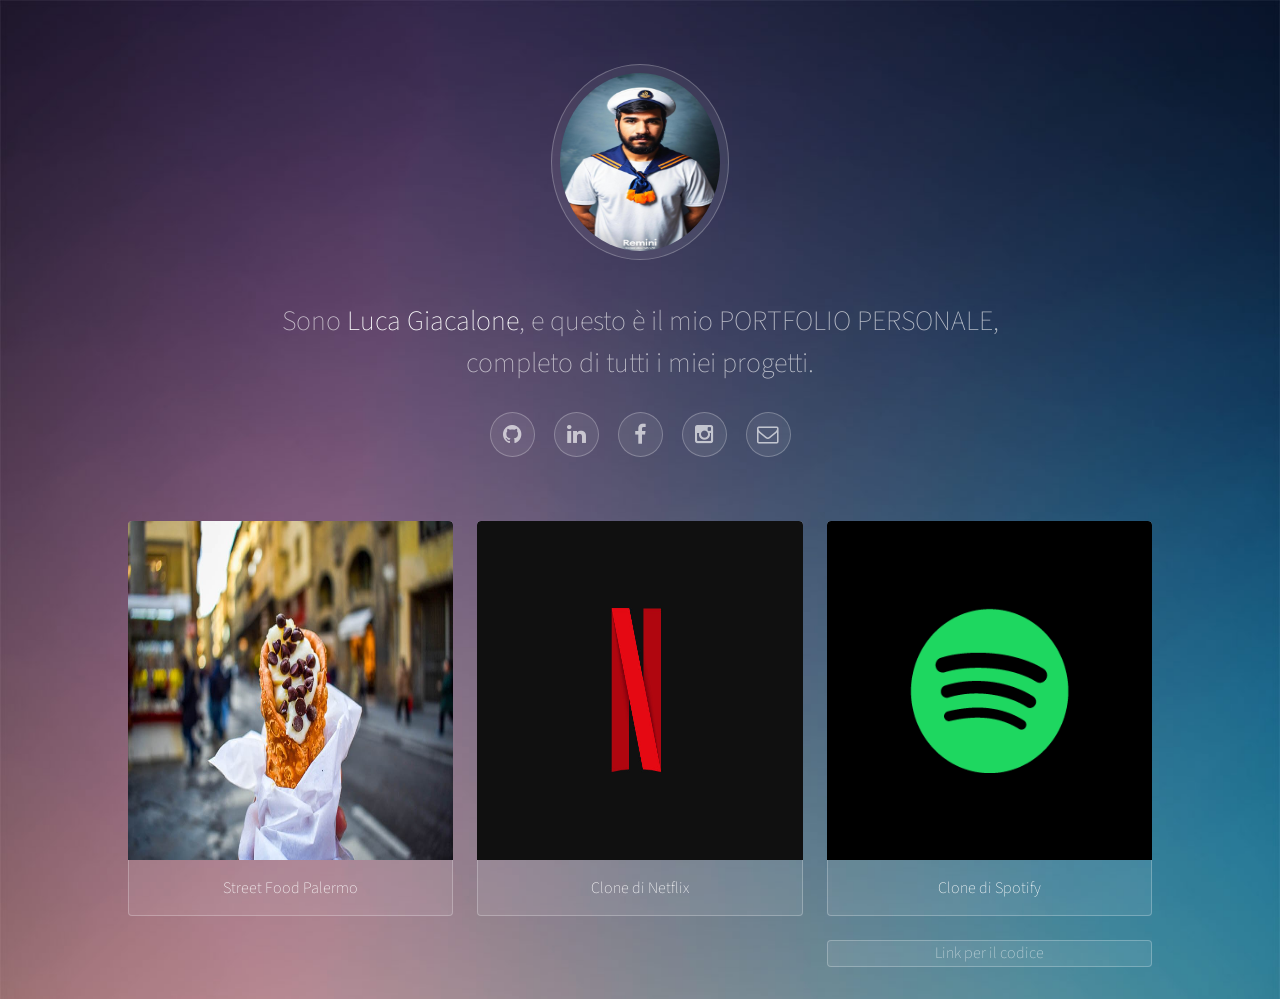
==== index.html @ 351908b7 "modifiche" ====
<!DOCTYPE HTML>
<!--
	Visualize by TEMPLATED
	templated.co @templatedco
	Released for free under the Creative Commons Attribution 3.0 license (templated.co/license)
--><html>
	<head>
		<title>Portfolio di Luca Giacalone</title>
		<meta charset="utf-8">
		<meta name="robots" content="index, follow, max-image-preview:large, max-snippet:-1, max-video-preview:-1">
		<meta name="viewport" content="width=device-width, initial-scale=1">
		<link rel="stylesheet" href="assets/css/main.css">
		<link rel="icon" type="image/png" href="images/download.png">
	
	</head>
	<body>

		<!-- Wrapper -->
			<div id="wrapper">

				<!-- Header -->
					<header id="header"><span class="avatar"><img src="images/WhatsApp Image 2023-10-23 at 17.18.10.jpeg" alt="" width="173" height="178"></span>
						<h1>Sono <strong>Luca Giacalone</strong>, e questo è il mio PORTFOLIO PERSONALE, <br> completo di tutti i miei progetti.</h1>
						<ul class="icons">
							<li><a href="https://github.com/Luke932" class="icon style2 fa-github"><span class="label">Github</span></a></li>
							<li><a href="https://www.linkedin.com/in/luca-giacalone-79354633/" class="icon style2 fa-linkedin"><span class="label">Linkedin</span></a></li>
							<li><a href="https://www.facebook.com/luca.giacalone.397/?locale=it_IT" class="icon style2 fa-facebook"><span class="label">Facebook</span></a></li>
							<li><a href="https://www.instagram.com/iamironman932/" class="icon style2 fa-instagram"><span class="label">Instagram</span></a></li>
							<li><a href="mailto:luca_giacalone@libero.it" class="icon style2 fa-envelope-o"><span class="label">Email</span></a></li>
						</ul></header><!-- Main --><section id="main"><!-- Thumbnails --><section class="thumbnails"><div>
									<a href="https://github.com/Luke932/Capstone-Project" target="_blank">
										<img src="images/thumbs/italy-street-food.jpg" alt="" width="346" height="339"><h3>Street Food Palermo</h3>
									</a>
								</div>
								<div>
									<a href="https://github.com/Luke932/CORSO-EPICODE/tree/main/Corso_FRONT-END/ProgettiSettimanali/Mese.N.03/ProgettoSettimanaleN.03/project" target="_blank">
										<img src="images/thumbs/BrandAssets_Logos_02-NSymbol.jpg" alt="" width="346" height="339"><h3>Clone di Netflix</h3>
									</a>
								</div>
								<div>
									<a href="https://luke932.github.io/Spotify-Clone/" target="_blank">
										<img src="images/thumbs/icon3@2x.png" alt="" width="346" height="339">
										<h3>Clone di Spotify</h3>
									</a>
									<a href="https://github.com/Luke932/Spotify-Clone" target="_blank">Link per il codice</a>
								</div>
								
							</section></section><!-- Footer --></div>
		
	</body></html>
---- assets/css/main.css ----
@charset "UTF-8";
@import url(font-awesome.min.css);
@import url("//fonts.googleapis.com/css?family=Source+Sans+Pro:200");

/*
	Visualize by TEMPLATED
	templated.co @templatedco
	Released for free under the Creative Commons Attribution 3.0 license (templated.co/license)
*/

/* Reset */

	html, body, div, span, applet, object, iframe, h1, h2, h3, h4, h5, h6, p, blockquote, pre, a, abbr, acronym, address, big, cite, code, del, dfn, em, img, ins, kbd, q, s, samp, small, strike, strong, sub, sup, tt, var, b, u, i, center, dl, dt, dd, ol, ul, li, fieldset, form, label, legend, table, caption, tbody, tfoot, thead, tr, th, td, article, aside, canvas, details, embed, figure, figcaption, footer, header, hgroup, menu, nav, output, ruby, section, summary, time, mark, audio, video {
		margin: 0;
		padding: 0;
		border: 0;
		font-size: 100%;
		font: inherit;
		vertical-align: baseline;
	}
.image.fit img {
	width: 100%;
	height: auto;
}
	article, aside, details, figcaption, figure, footer, header, hgroup, menu, nav, section {
		display: block;
	}

	body {
		line-height: 1;
	}

	ol, ul {
		list-style: none;
	}

	blockquote, q {
		quotes: none;
	}

	blockquote:before, blockquote:after, q:before, q:after {
		content: '';
		content: none;
	}

	table {
		border-collapse: collapse;
		border-spacing: 0;
	}

	body {
		-webkit-text-size-adjust: none;
	}

/* Box Model */

	*, *:before, *:after {
		-moz-box-sizing: border-box;
		-webkit-box-sizing: border-box;
		box-sizing: border-box;
	}

/* Grid */

	.row {
		border-bottom: solid 1px transparent;
		-moz-box-sizing: border-box;
		-webkit-box-sizing: border-box;
		box-sizing: border-box;
	}

	.row > * {
		float: left;
		-moz-box-sizing: border-box;
		-webkit-box-sizing: border-box;
		box-sizing: border-box;
	}

	.row:after, .row:before {
		content: '';
		display: block;
		clear: both;
		height: 0;
	}

	.row.uniform > * > :first-child {
		margin-top: 0;
	}

	.row.uniform > * > :last-child {
		margin-bottom: 0;
	}

	.row.\30 \25 > * {
		padding: 0 0 0 0em;
	}

	.row.\30 \25 {
		margin: 0 0 -1px 0em;
	}

	.row.uniform.\30 \25 > * {
		padding: 0em 0 0 0em;
	}

	.row.uniform.\30 \25 {
		margin: 0em 0 -1px 0em;
	}

	.row > * {
		padding: 0 0 0 2em;
	}

	.row {
		margin: 0 0 -1px -2em;
	}

	.row.uniform > * {
		padding: 2em 0 0 2em;
	}

	.row.uniform {
		margin: -2em 0 -1px -2em;
	}

	.row.\32 00\25 > * {
		padding: 0 0 0 4em;
	}

	.row.\32 00\25 {
		margin: 0 0 -1px -4em;
	}

	.row.uniform.\32 00\25 > * {
		padding: 4em 0 0 4em;
	}

	.row.uniform.\32 00\25 {
		margin: -4em 0 -1px -4em;
	}

	.row.\31 50\25 > * {
		padding: 0 0 0 3em;
	}

	.row.\31 50\25 {
		margin: 0 0 -1px -3em;
	}

	.row.uniform.\31 50\25 > * {
		padding: 3em 0 0 3em;
	}

	.row.uniform.\31 50\25 {
		margin: -3em 0 -1px -3em;
	}

	.row.\35 0\25 > * {
		padding: 0 0 0 1em;
	}

	.row.\35 0\25 {
		margin: 0 0 -1px -1em;
	}

	.row.uniform.\35 0\25 > * {
		padding: 1em 0 0 1em;
	}

	.row.uniform.\35 0\25 {
		margin: -1em 0 -1px -1em;
	}

	.row.\32 5\25 > * {
		padding: 0 0 0 0.5em;
	}

	.row.\32 5\25 {
		margin: 0 0 -1px -0.5em;
	}

	.row.uniform.\32 5\25 > * {
		padding: 0.5em 0 0 0.5em;
	}

	.row.uniform.\32 5\25 {
		margin: -0.5em 0 -1px -0.5em;
	}

	.\31 2u, .\31 2u\24 {
		width: 100%;
		clear: none;
		margin-left: 0;
	}

	.\31 1u, .\31 1u\24 {
		width: 91.6666666667%;
		clear: none;
		margin-left: 0;
	}

	.\31 0u, .\31 0u\24 {
		width: 83.3333333333%;
		clear: none;
		margin-left: 0;
	}

	.\39 u, .\39 u\24 {
		width: 75%;
		clear: none;
		margin-left: 0;
	}

	.\38 u, .\38 u\24 {
		width: 66.6666666667%;
		clear: none;
		margin-left: 0;
	}

	.\37 u, .\37 u\24 {
		width: 58.3333333333%;
		clear: none;
		margin-left: 0;
	}

	.\36 u, .\36 u\24 {
		width: 50%;
		clear: none;
		margin-left: 0;
	}

	.\35 u, .\35 u\24 {
		width: 41.6666666667%;
		clear: none;
		margin-left: 0;
	}

	.\34 u, .\34 u\24 {
		width: 33.3333333333%;
		clear: none;
		margin-left: 0;
	}

	.\33 u, .\33 u\24 {
		width: 25%;
		clear: none;
		margin-left: 0;
	}

	.\32 u, .\32 u\24 {
		width: 16.6666666667%;
		clear: none;
		margin-left: 0;
	}

	.\31 u, .\31 u\24 {
		width: 8.3333333333%;
		clear: none;
		margin-left: 0;
	}

	.\31 2u\24 + *,
	.\31 1u\24 + *,
	.\31 0u\24 + *,
	.\39 u\24 + *,
	.\38 u\24 + *,
	.\37 u\24 + *,
	.\36 u\24 + *,
	.\35 u\24 + *,
	.\34 u\24 + *,
	.\33 u\24 + *,
	.\32 u\24 + *,
	.\31 u\24 + * {
		clear: left;
	}

	.\-11u {
		margin-left: 91.66667%;
	}

	.\-10u {
		margin-left: 83.33333%;
	}

	.\-9u {
		margin-left: 75%;
	}

	.\-8u {
		margin-left: 66.66667%;
	}

	.\-7u {
		margin-left: 58.33333%;
	}

	.\-6u {
		margin-left: 50%;
	}

	.\-5u {
		margin-left: 41.66667%;
	}

	.\-4u {
		margin-left: 33.33333%;
	}

	.\-3u {
		margin-left: 25%;
	}

	.\-2u {
		margin-left: 16.66667%;
	}

	.\-1u {
		margin-left: 8.33333%;
	}

	@media screen and (max-width: 1680px) {

		.row > * {
			padding: 0 0 0 2em;
		}

		.row {
			margin: 0 0 -1px -2em;
		}

		.row.uniform > * {
			padding: 2em 0 0 2em;
		}

		.row.uniform {
			margin: -2em 0 -1px -2em;
		}

		.row.\32 00\25 > * {
			padding: 0 0 0 4em;
		}

		.row.\32 00\25 {
			margin: 0 0 -1px -4em;
		}

		.row.uniform.\32 00\25 > * {
			padding: 4em 0 0 4em;
		}

		.row.uniform.\32 00\25 {
			margin: -4em 0 -1px -4em;
		}

		.row.\31 50\25 > * {
			padding: 0 0 0 3em;
		}

		.row.\31 50\25 {
			margin: 0 0 -1px -3em;
		}

		.row.uniform.\31 50\25 > * {
			padding: 3em 0 0 3em;
		}

		.row.uniform.\31 50\25 {
			margin: -3em 0 -1px -3em;
		}

		.row.\35 0\25 > * {
			padding: 0 0 0 1em;
		}

		.row.\35 0\25 {
			margin: 0 0 -1px -1em;
		}

		.row.uniform.\35 0\25 > * {
			padding: 1em 0 0 1em;
		}

		.row.uniform.\35 0\25 {
			margin: -1em 0 -1px -1em;
		}

		.row.\32 5\25 > * {
			padding: 0 0 0 0.5em;
		}

		.row.\32 5\25 {
			margin: 0 0 -1px -0.5em;
		}

		.row.uniform.\32 5\25 > * {
			padding: 0.5em 0 0 0.5em;
		}

		.row.uniform.\32 5\25 {
			margin: -0.5em 0 -1px -0.5em;
		}

		.\31 2u\28xlarge\29, .\31 2u\24\28xlarge\29 {
			width: 100%;
			clear: none;
			margin-left: 0;
		}

		.\31 1u\28xlarge\29, .\31 1u\24\28xlarge\29 {
			width: 91.6666666667%;
			clear: none;
			margin-left: 0;
		}

		.\31 0u\28xlarge\29, .\31 0u\24\28xlarge\29 {
			width: 83.3333333333%;
			clear: none;
			margin-left: 0;
		}

		.\39 u\28xlarge\29, .\39 u\24\28xlarge\29 {
			width: 75%;
			clear: none;
			margin-left: 0;
		}

		.\38 u\28xlarge\29, .\38 u\24\28xlarge\29 {
			width: 66.6666666667%;
			clear: none;
			margin-left: 0;
		}

		.\37 u\28xlarge\29, .\37 u\24\28xlarge\29 {
			width: 58.3333333333%;
			clear: none;
			margin-left: 0;
		}

		.\36 u\28xlarge\29, .\36 u\24\28xlarge\29 {
			width: 50%;
			clear: none;
			margin-left: 0;
		}

		.\35 u\28xlarge\29, .\35 u\24\28xlarge\29 {
			width: 41.6666666667%;
			clear: none;
			margin-left: 0;
		}

		.\34 u\28xlarge\29, .\34 u\24\28xlarge\29 {
			width: 33.3333333333%;
			clear: none;
			margin-left: 0;
		}

		.\33 u\28xlarge\29, .\33 u\24\28xlarge\29 {
			width: 25%;
			clear: none;
			margin-left: 0;
		}

		.\32 u\28xlarge\29, .\32 u\24\28xlarge\29 {
			width: 16.6666666667%;
			clear: none;
			margin-left: 0;
		}

		.\31 u\28xlarge\29, .\31 u\24\28xlarge\29 {
			width: 8.3333333333%;
			clear: none;
			margin-left: 0;
		}

		.\31 2u\24\28xlarge\29 + *,
		.\31 1u\24\28xlarge\29 + *,
		.\31 0u\24\28xlarge\29 + *,
		.\39 u\24\28xlarge\29 + *,
		.\38 u\24\28xlarge\29 + *,
		.\37 u\24\28xlarge\29 + *,
		.\36 u\24\28xlarge\29 + *,
		.\35 u\24\28xlarge\29 + *,
		.\34 u\24\28xlarge\29 + *,
		.\33 u\24\28xlarge\29 + *,
		.\32 u\24\28xlarge\29 + *,
		.\31 u\24\28xlarge\29 + * {
			clear: left;
		}

		.\-11u\28xlarge\29 {
			margin-left: 91.66667%;
		}

		.\-10u\28xlarge\29 {
			margin-left: 83.33333%;
		}

		.\-9u\28xlarge\29 {
			margin-left: 75%;
		}

		.\-8u\28xlarge\29 {
			margin-left: 66.66667%;
		}

		.\-7u\28xlarge\29 {
			margin-left: 58.33333%;
		}

		.\-6u\28xlarge\29 {
			margin-left: 50%;
		}

		.\-5u\28xlarge\29 {
			margin-left: 41.66667%;
		}

		.\-4u\28xlarge\29 {
			margin-left: 33.33333%;
		}

		.\-3u\28xlarge\29 {
			margin-left: 25%;
		}

		.\-2u\28xlarge\29 {
			margin-left: 16.66667%;
		}

		.\-1u\28xlarge\29 {
			margin-left: 8.33333%;
		}

	}

	@media screen and (max-width: 1280px) {

		.row > * {
			padding: 0 0 0 2em;
		}

		.row {
			margin: 0 0 -1px -2em;
		}

		.row.uniform > * {
			padding: 2em 0 0 2em;
		}

		.row.uniform {
			margin: -2em 0 -1px -2em;
		}

		.row.\32 00\25 > * {
			padding: 0 0 0 4em;
		}

		.row.\32 00\25 {
			margin: 0 0 -1px -4em;
		}

		.row.uniform.\32 00\25 > * {
			padding: 4em 0 0 4em;
		}

		.row.uniform.\32 00\25 {
			margin: -4em 0 -1px -4em;
		}

		.row.\31 50\25 > * {
			padding: 0 0 0 3em;
		}

		.row.\31 50\25 {
			margin: 0 0 -1px -3em;
		}

		.row.uniform.\31 50\25 > * {
			padding: 3em 0 0 3em;
		}

		.row.uniform.\31 50\25 {
			margin: -3em 0 -1px -3em;
		}

		.row.\35 0\25 > * {
			padding: 0 0 0 1em;
		}

		.row.\35 0\25 {
			margin: 0 0 -1px -1em;
		}

		.row.uniform.\35 0\25 > * {
			padding: 1em 0 0 1em;
		}

		.row.uniform.\35 0\25 {
			margin: -1em 0 -1px -1em;
		}

		.row.\32 5\25 > * {
			padding: 0 0 0 0.5em;
		}

		.row.\32 5\25 {
			margin: 0 0 -1px -0.5em;
		}

		.row.uniform.\32 5\25 > * {
			padding: 0.5em 0 0 0.5em;
		}

		.row.uniform.\32 5\25 {
			margin: -0.5em 0 -1px -0.5em;
		}

		.\31 2u\28large\29, .\31 2u\24\28large\29 {
			width: 100%;
			clear: none;
			margin-left: 0;
		}

		.\31 1u\28large\29, .\31 1u\24\28large\29 {
			width: 91.6666666667%;
			clear: none;
			margin-left: 0;
		}

		.\31 0u\28large\29, .\31 0u\24\28large\29 {
			width: 83.3333333333%;
			clear: none;
			margin-left: 0;
		}

		.\39 u\28large\29, .\39 u\24\28large\29 {
			width: 75%;
			clear: none;
			margin-left: 0;
		}

		.\38 u\28large\29, .\38 u\24\28large\29 {
			width: 66.6666666667%;
			clear: none;
			margin-left: 0;
		}

		.\37 u\28large\29, .\37 u\24\28large\29 {
			width: 58.3333333333%;
			clear: none;
			margin-left: 0;
		}

		.\36 u\28large\29, .\36 u\24\28large\29 {
			width: 50%;
			clear: none;
			margin-left: 0;
		}

		.\35 u\28large\29, .\35 u\24\28large\29 {
			width: 41.6666666667%;
			clear: none;
			margin-left: 0;
		}

		.\34 u\28large\29, .\34 u\24\28large\29 {
			width: 33.3333333333%;
			clear: none;
			margin-left: 0;
		}

		.\33 u\28large\29, .\33 u\24\28large\29 {
			width: 25%;
			clear: none;
			margin-left: 0;
		}

		.\32 u\28large\29, .\32 u\24\28large\29 {
			width: 16.6666666667%;
			clear: none;
			margin-left: 0;
		}

		.\31 u\28large\29, .\31 u\24\28large\29 {
			width: 8.3333333333%;
			clear: none;
			margin-left: 0;
		}

		.\31 2u\24\28large\29 + *,
		.\31 1u\24\28large\29 + *,
		.\31 0u\24\28large\29 + *,
		.\39 u\24\28large\29 + *,
		.\38 u\24\28large\29 + *,
		.\37 u\24\28large\29 + *,
		.\36 u\24\28large\29 + *,
		.\35 u\24\28large\29 + *,
		.\34 u\24\28large\29 + *,
		.\33 u\24\28large\29 + *,
		.\32 u\24\28large\29 + *,
		.\31 u\24\28large\29 + * {
			clear: left;
		}

		.\-11u\28large\29 {
			margin-left: 91.66667%;
		}

		.\-10u\28large\29 {
			margin-left: 83.33333%;
		}

		.\-9u\28large\29 {
			margin-left: 75%;
		}

		.\-8u\28large\29 {
			margin-left: 66.66667%;
		}

		.\-7u\28large\29 {
			margin-left: 58.33333%;
		}

		.\-6u\28large\29 {
			margin-left: 50%;
		}

		.\-5u\28large\29 {
			margin-left: 41.66667%;
		}

		.\-4u\28large\29 {
			margin-left: 33.33333%;
		}

		.\-3u\28large\29 {
			margin-left: 25%;
		}

		.\-2u\28large\29 {
			margin-left: 16.66667%;
		}

		.\-1u\28large\29 {
			margin-left: 8.33333%;
		}

	}

	@media screen and (max-width: 980px) {

		.row > * {
			padding: 0 0 0 2em;
		}

		.row {
			margin: 0 0 -1px -2em;
		}

		.row.uniform > * {
			padding: 2em 0 0 2em;
		}

		.row.uniform {
			margin: -2em 0 -1px -2em;
		}

		.row.\32 00\25 > * {
			padding: 0 0 0 4em;
		}

		.row.\32 00\25 {
			margin: 0 0 -1px -4em;
		}

		.row.uniform.\32 00\25 > * {
			padding: 4em 0 0 4em;
		}

		.row.uniform.\32 00\25 {
			margin: -4em 0 -1px -4em;
		}

		.row.\31 50\25 > * {
			padding: 0 0 0 3em;
		}

		.row.\31 50\25 {
			margin: 0 0 -1px -3em;
		}

		.row.uniform.\31 50\25 > * {
			padding: 3em 0 0 3em;
		}

		.row.uniform.\31 50\25 {
			margin: -3em 0 -1px -3em;
		}

		.row.\35 0\25 > * {
			padding: 0 0 0 1em;
		}

		.row.\35 0\25 {
			margin: 0 0 -1px -1em;
		}

		.row.uniform.\35 0\25 > * {
			padding: 1em 0 0 1em;
		}

		.row.uniform.\35 0\25 {
			margin: -1em 0 -1px -1em;
		}

		.row.\32 5\25 > * {
			padding: 0 0 0 0.5em;
		}

		.row.\32 5\25 {
			margin: 0 0 -1px -0.5em;
		}

		.row.uniform.\32 5\25 > * {
			padding: 0.5em 0 0 0.5em;
		}

		.row.uniform.\32 5\25 {
			margin: -0.5em 0 -1px -0.5em;
		}

		.\31 2u\28medium\29, .\31 2u\24\28medium\29 {
			width: 100%;
			clear: none;
			margin-left: 0;
		}

		.\31 1u\28medium\29, .\31 1u\24\28medium\29 {
			width: 91.6666666667%;
			clear: none;
			margin-left: 0;
		}

		.\31 0u\28medium\29, .\31 0u\24\28medium\29 {
			width: 83.3333333333%;
			clear: none;
			margin-left: 0;
		}

		.\39 u\28medium\29, .\39 u\24\28medium\29 {
			width: 75%;
			clear: none;
			margin-left: 0;
		}

		.\38 u\28medium\29, .\38 u\24\28medium\29 {
			width: 66.6666666667%;
			clear: none;
			margin-left: 0;
		}

		.\37 u\28medium\29, .\37 u\24\28medium\29 {
			width: 58.3333333333%;
			clear: none;
			margin-left: 0;
		}

		.\36 u\28medium\29, .\36 u\24\28medium\29 {
			width: 50%;
			clear: none;
			margin-left: 0;
		}

		.\35 u\28medium\29, .\35 u\24\28medium\29 {
			width: 41.6666666667%;
			clear: none;
			margin-left: 0;
		}

		.\34 u\28medium\29, .\34 u\24\28medium\29 {
			width: 33.3333333333%;
			clear: none;
			margin-left: 0;
		}

		.\33 u\28medium\29, .\33 u\24\28medium\29 {
			width: 25%;
			clear: none;
			margin-left: 0;
		}

		.\32 u\28medium\29, .\32 u\24\28medium\29 {
			width: 16.6666666667%;
			clear: none;
			margin-left: 0;
		}

		.\31 u\28medium\29, .\31 u\24\28medium\29 {
			width: 8.3333333333%;
			clear: none;
			margin-left: 0;
		}

		.\31 2u\24\28medium\29 + *,
		.\31 1u\24\28medium\29 + *,
		.\31 0u\24\28medium\29 + *,
		.\39 u\24\28medium\29 + *,
		.\38 u\24\28medium\29 + *,
		.\37 u\24\28medium\29 + *,
		.\36 u\24\28medium\29 + *,
		.\35 u\24\28medium\29 + *,
		.\34 u\24\28medium\29 + *,
		.\33 u\24\28medium\29 + *,
		.\32 u\24\28medium\29 + *,
		.\31 u\24\28medium\29 + * {
			clear: left;
		}

		.\-11u\28medium\29 {
			margin-left: 91.66667%;
		}

		.\-10u\28medium\29 {
			margin-left: 83.33333%;
		}

		.\-9u\28medium\29 {
			margin-left: 75%;
		}

		.\-8u\28medium\29 {
			margin-left: 66.66667%;
		}

		.\-7u\28medium\29 {
			margin-left: 58.33333%;
		}

		.\-6u\28medium\29 {
			margin-left: 50%;
		}

		.\-5u\28medium\29 {
			margin-left: 41.66667%;
		}

		.\-4u\28medium\29 {
			margin-left: 33.33333%;
		}

		.\-3u\28medium\29 {
			margin-left: 25%;
		}

		.\-2u\28medium\29 {
			margin-left: 16.66667%;
		}

		.\-1u\28medium\29 {
			margin-left: 8.33333%;
		}

	}

	@media screen and (max-width: 736px) {

		.row > * {
			padding: 0 0 0 2em;
		}

		.row {
			margin: 0 0 -1px -2em;
		}

		.row.uniform > * {
			padding: 2em 0 0 2em;
		}

		.row.uniform {
			margin: -2em 0 -1px -2em;
		}

		.row.\32 00\25 > * {
			padding: 0 0 0 4em;
		}

		.row.\32 00\25 {
			margin: 0 0 -1px -4em;
		}

		.row.uniform.\32 00\25 > * {
			padding: 4em 0 0 4em;
		}

		.row.uniform.\32 00\25 {
			margin: -4em 0 -1px -4em;
		}

		.row.\31 50\25 > * {
			padding: 0 0 0 3em;
		}

		.row.\31 50\25 {
			margin: 0 0 -1px -3em;
		}

		.row.uniform.\31 50\25 > * {
			padding: 3em 0 0 3em;
		}

		.row.uniform.\31 50\25 {
			margin: -3em 0 -1px -3em;
		}

		.row.\35 0\25 > * {
			padding: 0 0 0 1em;
		}

		.row.\35 0\25 {
			margin: 0 0 -1px -1em;
		}

		.row.uniform.\35 0\25 > * {
			padding: 1em 0 0 1em;
		}

		.row.uniform.\35 0\25 {
			margin: -1em 0 -1px -1em;
		}

		.row.\32 5\25 > * {
			padding: 0 0 0 0.5em;
		}

		.row.\32 5\25 {
			margin: 0 0 -1px -0.5em;
		}

		.row.uniform.\32 5\25 > * {
			padding: 0.5em 0 0 0.5em;
		}

		.row.uniform.\32 5\25 {
			margin: -0.5em 0 -1px -0.5em;
		}

		.\31 2u\28small\29, .\31 2u\24\28small\29 {
			width: 100%;
			clear: none;
			margin-left: 0;
		}

		.\31 1u\28small\29, .\31 1u\24\28small\29 {
			width: 91.6666666667%;
			clear: none;
			margin-left: 0;
		}

		.\31 0u\28small\29, .\31 0u\24\28small\29 {
			width: 83.3333333333%;
			clear: none;
			margin-left: 0;
		}

		.\39 u\28small\29, .\39 u\24\28small\29 {
			width: 75%;
			clear: none;
			margin-left: 0;
		}

		.\38 u\28small\29, .\38 u\24\28small\29 {
			width: 66.6666666667%;
			clear: none;
			margin-left: 0;
		}

		.\37 u\28small\29, .\37 u\24\28small\29 {
			width: 58.3333333333%;
			clear: none;
			margin-left: 0;
		}

		.\36 u\28small\29, .\36 u\24\28small\29 {
			width: 50%;
			clear: none;
			margin-left: 0;
		}

		.\35 u\28small\29, .\35 u\24\28small\29 {
			width: 41.6666666667%;
			clear: none;
			margin-left: 0;
		}

		.\34 u\28small\29, .\34 u\24\28small\29 {
			width: 33.3333333333%;
			clear: none;
			margin-left: 0;
		}

		.\33 u\28small\29, .\33 u\24\28small\29 {
			width: 25%;
			clear: none;
			margin-left: 0;
		}

		.\32 u\28small\29, .\32 u\24\28small\29 {
			width: 16.6666666667%;
			clear: none;
			margin-left: 0;
		}

		.\31 u\28small\29, .\31 u\24\28small\29 {
			width: 8.3333333333%;
			clear: none;
			margin-left: 0;
		}

		.\31 2u\24\28small\29 + *,
		.\31 1u\24\28small\29 + *,
		.\31 0u\24\28small\29 + *,
		.\39 u\24\28small\29 + *,
		.\38 u\24\28small\29 + *,
		.\37 u\24\28small\29 + *,
		.\36 u\24\28small\29 + *,
		.\35 u\24\28small\29 + *,
		.\34 u\24\28small\29 + *,
		.\33 u\24\28small\29 + *,
		.\32 u\24\28small\29 + *,
		.\31 u\24\28small\29 + * {
			clear: left;
		}

		.\-11u\28small\29 {
			margin-left: 91.66667%;
		}

		.\-10u\28small\29 {
			margin-left: 83.33333%;
		}

		.\-9u\28small\29 {
			margin-left: 75%;
		}

		.\-8u\28small\29 {
			margin-left: 66.66667%;
		}

		.\-7u\28small\29 {
			margin-left: 58.33333%;
		}

		.\-6u\28small\29 {
			margin-left: 50%;
		}

		.\-5u\28small\29 {
			margin-left: 41.66667%;
		}

		.\-4u\28small\29 {
			margin-left: 33.33333%;
		}

		.\-3u\28small\29 {
			margin-left: 25%;
		}

		.\-2u\28small\29 {
			margin-left: 16.66667%;
		}

		.\-1u\28small\29 {
			margin-left: 8.33333%;
		}

	}

	@media screen and (max-width: 480px) {

		.row > * {
			padding: 0 0 0 2em;
		}

		.row {
			margin: 0 0 -1px -2em;
		}

		.row.uniform > * {
			padding: 2em 0 0 2em;
		}

		.row.uniform {
			margin: -2em 0 -1px -2em;
		}

		.row.\32 00\25 > * {
			padding: 0 0 0 4em;
		}

		.row.\32 00\25 {
			margin: 0 0 -1px -4em;
		}

		.row.uniform.\32 00\25 > * {
			padding: 4em 0 0 4em;
		}

		.row.uniform.\32 00\25 {
			margin: -4em 0 -1px -4em;
		}

		.row.\31 50\25 > * {
			padding: 0 0 0 3em;
		}

		.row.\31 50\25 {
			margin: 0 0 -1px -3em;
		}

		.row.uniform.\31 50\25 > * {
			padding: 3em 0 0 3em;
		}

		.row.uniform.\31 50\25 {
			margin: -3em 0 -1px -3em;
		}

		.row.\35 0\25 > * {
			padding: 0 0 0 1em;
		}

		.row.\35 0\25 {
			margin: 0 0 -1px -1em;
		}

		.row.uniform.\35 0\25 > * {
			padding: 1em 0 0 1em;
		}

		.row.uniform.\35 0\25 {
			margin: -1em 0 -1px -1em;
		}

		.row.\32 5\25 > * {
			padding: 0 0 0 0.5em;
		}

		.row.\32 5\25 {
			margin: 0 0 -1px -0.5em;
		}

		.row.uniform.\32 5\25 > * {
			padding: 0.5em 0 0 0.5em;
		}

		.row.uniform.\32 5\25 {
			margin: -0.5em 0 -1px -0.5em;
		}

		.\31 2u\28xsmall\29, .\31 2u\24\28xsmall\29 {
			width: 100%;
			clear: none;
			margin-left: 0;
		}

		.\31 1u\28xsmall\29, .\31 1u\24\28xsmall\29 {
			width: 91.6666666667%;
			clear: none;
			margin-left: 0;
		}

		.\31 0u\28xsmall\29, .\31 0u\24\28xsmall\29 {
			width: 83.3333333333%;
			clear: none;
			margin-left: 0;
		}

		.\39 u\28xsmall\29, .\39 u\24\28xsmall\29 {
			width: 75%;
			clear: none;
			margin-left: 0;
		}

		.\38 u\28xsmall\29, .\38 u\24\28xsmall\29 {
			width: 66.6666666667%;
			clear: none;
			margin-left: 0;
		}

		.\37 u\28xsmall\29, .\37 u\24\28xsmall\29 {
			width: 58.3333333333%;
			clear: none;
			margin-left: 0;
		}

		.\36 u\28xsmall\29, .\36 u\24\28xsmall\29 {
			width: 50%;
			clear: none;
			margin-left: 0;
		}

		.\35 u\28xsmall\29, .\35 u\24\28xsmall\29 {
			width: 41.6666666667%;
			clear: none;
			margin-left: 0;
		}

		.\34 u\28xsmall\29, .\34 u\24\28xsmall\29 {
			width: 33.3333333333%;
			clear: none;
			margin-left: 0;
		}

		.\33 u\28xsmall\29, .\33 u\24\28xsmall\29 {
			width: 25%;
			clear: none;
			margin-left: 0;
		}

		.\32 u\28xsmall\29, .\32 u\24\28xsmall\29 {
			width: 16.6666666667%;
			clear: none;
			margin-left: 0;
		}

		.\31 u\28xsmall\29, .\31 u\24\28xsmall\29 {
			width: 8.3333333333%;
			clear: none;
			margin-left: 0;
		}

		.\31 2u\24\28xsmall\29 + *,
		.\31 1u\24\28xsmall\29 + *,
		.\31 0u\24\28xsmall\29 + *,
		.\39 u\24\28xsmall\29 + *,
		.\38 u\24\28xsmall\29 + *,
		.\37 u\24\28xsmall\29 + *,
		.\36 u\24\28xsmall\29 + *,
		.\35 u\24\28xsmall\29 + *,
		.\34 u\24\28xsmall\29 + *,
		.\33 u\24\28xsmall\29 + *,
		.\32 u\24\28xsmall\29 + *,
		.\31 u\24\28xsmall\29 + * {
			clear: left;
		}

		.\-11u\28xsmall\29 {
			margin-left: 91.66667%;
		}

		.\-10u\28xsmall\29 {
			margin-left: 83.33333%;
		}

		.\-9u\28xsmall\29 {
			margin-left: 75%;
		}

		.\-8u\28xsmall\29 {
			margin-left: 66.66667%;
		}

		.\-7u\28xsmall\29 {
			margin-left: 58.33333%;
		}

		.\-6u\28xsmall\29 {
			margin-left: 50%;
		}

		.\-5u\28xsmall\29 {
			margin-left: 41.66667%;
		}

		.\-4u\28xsmall\29 {
			margin-left: 33.33333%;
		}

		.\-3u\28xsmall\29 {
			margin-left: 25%;
		}

		.\-2u\28xsmall\29 {
			margin-left: 16.66667%;
		}

		.\-1u\28xsmall\29 {
			margin-left: 8.33333%;
		}

	}

/* Basic */

	@-ms-viewport {
		width: device-width;
	}

	body {
		-ms-overflow-style: scrollbar;
	}

	@media screen and (max-width: 480px) {

		html, body {
			min-width: 320px;
		}

	}

	body {
		background-color: #000;
		background-image: url("../../images/bg.jpg");
		background-size: cover;
		background-position: top center;
	}

		body.is-loading *, body.is-loading *:before, body.is-loading *:after {
			-moz-animation: none !important;
			-webkit-animation: none !important;
			-ms-animation: none !important;
			animation: none !important;
			-moz-transition: none !important;
			-webkit-transition: none !important;
			-ms-transition: none !important;
			transition: none !important;
		}

/* Type */

	body, input, select, textarea {
		color: rgba(255, 255, 255, 0.65);
		font-family: "Source Sans Pro", Helvetica, sans-serif;
		font-size: 13pt;
		font-weight: 200;
		line-height: 1.65;
	}

		@media screen and (max-width: 1280px) {

			body, input, select, textarea {
				font-size: 12pt;
			}

		}

	a {
		color: inherit;
		text-decoration: none;
		border-bottom: dotted 1px rgba(255, 255, 255, 0.35);
		-moz-transition: border-bottom-color 0.2s ease-in-out, color 0.2s ease-in-out;
		-webkit-transition: border-bottom-color 0.2s ease-in-out, color 0.2s ease-in-out;
		-ms-transition: border-bottom-color 0.2s ease-in-out, color 0.2s ease-in-out;
		transition: border-bottom-color 0.2s ease-in-out, color 0.2s ease-in-out;
	}

		a:hover {
			color: #ffffff;
			border-bottom-color: transparent;
		}

	strong, b {
		color: #ffffff;
		font-weight: 200;
	}

	em, i {
		font-style: italic;
	}

	p {
		margin: 0 0 2em 0;
	}

	h1, h2, h3, h4, h5, h6 {
		color: #ffffff;
		font-weight: 200;
		line-height: 1.5;
		margin: 0 0 1em 0;
	}

		h1 a, h2 a, h3 a, h4 a, h5 a, h6 a {
			color: inherit;
			text-decoration: none;
		}

		@media screen and (max-width: 980px) {

			h1 br, h2 br, h3 br, h4 br, h5 br, h6 br {
				display: none;
			}

		}

	h1 {
		font-size: 1.75em;
	}

		@media screen and (max-width: 980px) {

			h1 {
				font-size: 1.5em;
			}

		}

		@media screen and (max-width: 736px) {

			h1 {
				font-size: 1.25em;
			}

		}

	h2 {
		font-size: 1.35em;
	}

		@media screen and (max-width: 736px) {

			h2 {
				font-size: 1em;
			}

		}

	h3 {
		font-size: 1em;
	}

	h4 {
		font-size: 1em;
	}

	h5 {
		font-size: 0.9em;
	}

	h6 {
		font-size: 0.7em;
	}

	sub {
		font-size: 0.8em;
		position: relative;
		top: 0.5em;
	}

	sup {
		font-size: 0.8em;
		position: relative;
		top: -0.5em;
	}

	blockquote {
		border-left: solid 4px rgba(255, 255, 255, 0.25);
		font-style: italic;
		margin: 0 0 2em 0;
		padding: 0.5em 0 0.5em 2em;
	}

	code {
		background: rgba(255, 255, 255, 0.075);
		border-radius: 4px;
		border: solid 1px rgba(255, 255, 255, 0.25);
		font-family: "Courier New", monospace;
		font-size: 0.9em;
		margin: 0 0.25em;
		padding: 0.25em 0.65em;
	}

	pre {
		-webkit-overflow-scrolling: touch;
		font-family: "Courier New", monospace;
		font-size: 0.9em;
		margin: 0 0 2em 0;
	}

		pre code {
			display: block;
			line-height: 1.75;
			padding: 1em 1.5em;
			overflow-x: auto;
		}

	hr {
		border: 0;
		border-bottom: solid 1px rgba(255, 255, 255, 0.25);
		margin: 2em 0;
	}

		hr.major {
			margin: 3em 0;
		}

	.align-left {
		text-align: left;
	}

	.align-center {
		text-align: center;
	}

	.align-right {
		text-align: right;
	}

/* Section/Article */

	section.special, article.special {
		text-align: center;
	}

	header p {
		color: rgba(255, 255, 255, 0.35);
		position: relative;
		margin: 0 0 1.5em 0;
	}

	header h2 + p {
		font-size: 1.25em;
		margin-top: -1em;
	}

	header h3 + p {
		font-size: 1.1em;
		margin-top: -0.8em;
	}

	header h4 + p,
	header h5 + p,
	header h6 + p {
		font-size: 0.9em;
		margin-top: -0.6em;
	}

/* Form */

	form {
		margin: 0 0 2em 0;
	}

	label {
		color: #ffffff;
		display: block;
		font-size: 0.9em;
		font-weight: 200;
		margin: 0 0 1em 0;
	}

	input[type="text"],
	input[type="password"],
	input[type="email"],
	input[type="tel"],
	select,
	textarea {
		-moz-appearance: none;
		-webkit-appearance: none;
		-ms-appearance: none;
		appearance: none;
		background: rgba(255, 255, 255, 0.075);
		border-radius: 4px;
		border: none;
		border: solid 1px rgba(255, 255, 255, 0.25);
		color: inherit;
		display: block;
		outline: 0;
		padding: 0 1em;
		text-decoration: none;
		width: 100%;
	}

		input[type="text"]:invalid,
		input[type="password"]:invalid,
		input[type="email"]:invalid,
		input[type="tel"]:invalid,
		select:invalid,
		textarea:invalid {
			box-shadow: none;
		}

		input[type="text"]:focus,
		input[type="password"]:focus,
		input[type="email"]:focus,
		input[type="tel"]:focus,
		select:focus,
		textarea:focus {
			border-color: #FF6382;
			box-shadow: 0 0 0 1px #FF6382;
		}

	.select-wrapper {
		text-decoration: none;
		display: block;
		position: relative;
	}

		.select-wrapper:before {
			content: "";
			-moz-osx-font-smoothing: grayscale;
			-webkit-font-smoothing: antialiased;
			font-family: FontAwesome;
			font-style: normal;
			font-weight: normal;
			text-transform: none !important;
		}

		.select-wrapper:before {
			color: rgba(255, 255, 255, 0.25);
			display: block;
			height: 2.75em;
			line-height: 2.75em;
			pointer-events: none;
			position: absolute;
			right: 0;
			text-align: center;
			top: 0;
			width: 2.75em;
		}

		.select-wrapper select::-ms-expand {
			display: none;
		}

	input[type="text"],
	input[type="password"],
	input[type="email"],
	select {
		height: 2.75em;
	}

	textarea {
		padding: 0.75em 1em;
	}

	input[type="checkbox"],
	input[type="radio"] {
		-moz-appearance: none;
		-webkit-appearance: none;
		-ms-appearance: none;
		appearance: none;
		display: block;
		float: left;
		margin-right: -2em;
		opacity: 0;
		width: 1em;
		z-index: -1;
	}

		input[type="checkbox"] + label,
		input[type="radio"] + label {
			text-decoration: none;
			color: rgba(255, 255, 255, 0.65);
			cursor: pointer;
			display: inline-block;
			font-size: 1em;
			font-weight: 200;
			padding-left: 2.4em;
			padding-right: 0.75em;
			position: relative;
		}

			input[type="checkbox"] + label:before,
			input[type="radio"] + label:before {
				-moz-osx-font-smoothing: grayscale;
				-webkit-font-smoothing: antialiased;
				font-family: FontAwesome;
				font-style: normal;
				font-weight: normal;
				text-transform: none !important;
			}

			input[type="checkbox"] + label:before,
			input[type="radio"] + label:before {
				background: rgba(255, 255, 255, 0.075);
				border-radius: 4px;
				border: solid 1px rgba(255, 255, 255, 0.25);
				content: '';
				display: inline-block;
				height: 1.65em;
				left: 0;
				line-height: 1.58125em;
				position: absolute;
				text-align: center;
				top: 0;
				width: 1.65em;
			}

		input[type="checkbox"]:checked + label:before,
		input[type="radio"]:checked + label:before {
			background: #FF6382;
			border-color: #FF6382;
			color: #ffffff;
			content: '\f00c';
		}

		input[type="checkbox"]:focus + label:before,
		input[type="radio"]:focus + label:before {
			border-color: #FF6382;
			box-shadow: 0 0 0 1px #FF6382;
		}

	input[type="checkbox"] + label:before {
		border-radius: 4px;
	}

	input[type="radio"] + label:before {
		border-radius: 100%;
	}

	::-webkit-input-placeholder {
		color: rgba(255, 255, 255, 0.35) !important;
		opacity: 1.0;
	}

	:-moz-placeholder {
		color: rgba(255, 255, 255, 0.35) !important;
		opacity: 1.0;
	}

	::-moz-placeholder {
		color: rgba(255, 255, 255, 0.35) !important;
		opacity: 1.0;
	}

	:-ms-input-placeholder {
		color: rgba(255, 255, 255, 0.35) !important;
		opacity: 1.0;
	}

	.formerize-placeholder {
		color: rgba(255, 255, 255, 0.35) !important;
		opacity: 1.0;
	}

/* Box */

	.box {
		border-radius: 4px;
		border: solid 1px rgba(255, 255, 255, 0.25);
		margin-bottom: 2em;
		padding: 1.5em;
	}

		.box > :last-child,
		.box > :last-child > :last-child,
		.box > :last-child > :last-child > :last-child {
			margin-bottom: 0;
		}

		.box.alt {
			border: 0;
			border-radius: 0;
			padding: 0;
		}

/* Icon */

	.icon {
		text-decoration: none;
		border-bottom: none;
		position: relative;
	}

		.icon:before {
			-moz-osx-font-smoothing: grayscale;
			-webkit-font-smoothing: antialiased;
			font-family: FontAwesome;
			font-style: normal;
			font-weight: normal;
			text-transform: none !important;
		}

		.icon > .label {
			display: none;
		}

		.icon.style2 {
			-moz-transition: all 0.2s ease;
			-webkit-transition: all 0.2s ease;
			-ms-transition: all 0.2s ease;
			transition: all 0.2s ease;
			border-radius: 100%;
			display: inline-block;
			padding: 0.5em;
			border: solid 1px rgba(255, 255, 255, 0.25);
			background-color: rgba(255, 255, 255, 0.075);
		}

			.icon.style2:before {
				display: block;
				width: 1.25em;
				height: 1.25em;
				line-height: 1.25em;
				font-size: 1.35em;
			}

			.icon.style2:hover {
				background-color: rgba(255, 255, 255, 0.25);
			}

			@media screen and (max-width: 736px) {

				.icon.style2:before {
					font-size: 1em;
				}

			}

/* Image */

	.image {
		border-radius: 4px;
		border: 0;
		display: inline-block;
		position: relative;
	}

		.image img {
			border-radius: 4px;
			display: block;
		}

		.image.left, .image.right {
			max-width: 40%;
		}

			.image.left img, .image.right img {
				width: 100%;
			}

		.image.left {
			float: left;
			padding: 0 1.5em 1em 0;
			top: 0.25em;
		}

		.image.right {
			float: right;
			padding: 0 0 1em 1.5em;
			top: 0.25em;
		}

		.image.fit {
			display: block;
			margin: 0 0 2em 0;
			width: 100%;
		}

			.image.fit img {
				width: 100%;
			}

		.image.main {
			display: block;
			margin: 0 0 3em 0;
			width: 100%;
		}

			.image.main img {
				width: 100%;
			}

/* List */

	ol {
		list-style: decimal;
		margin: 0 0 2em 0;
		padding-left: 1.25em;
	}

		ol li {
			padding-left: 0.25em;
		}

	ul {
		list-style: disc;
		margin: 0 0 2em 0;
		padding-left: 1em;
	}

		ul li {
			padding-left: 0.5em;
		}

		ul.alt {
			list-style: none;
			padding-left: 0;
		}

			ul.alt li {
				border-top: solid 1px rgba(255, 255, 255, 0.25);
				padding: 0.5em 0;
			}

				ul.alt li:first-child {
					border-top: 0;
					padding-top: 0;
				}

		ul.icons {
			cursor: default;
			list-style: none;
			padding-left: 0;
		}

			ul.icons li {
				display: inline-block;
				padding: 0 1em 0 0;
			}

				ul.icons li:last-child {
					padding-right: 0;
				}

		ul.actions {
			cursor: default;
			list-style: none;
			padding-left: 0;
		}

			ul.actions li {
				display: inline-block;
				padding: 0 1em 0 0;
				vertical-align: middle;
			}

				ul.actions li:last-child {
					padding-right: 0;
				}

			ul.actions.small li {
				padding: 0 0.5em 0 0;
			}

			ul.actions.vertical li {
				display: block;
				padding: 1em 0 0 0;
			}

				ul.actions.vertical li:first-child {
					padding-top: 0;
				}

				ul.actions.vertical li > * {
					margin-bottom: 0;
				}

			ul.actions.vertical.small li {
				padding: 0.5em 0 0 0;
			}

				ul.actions.vertical.small li:first-child {
					padding-top: 0;
				}

			ul.actions.fit {
				display: table;
				margin-left: -1em;
				padding: 0;
				table-layout: fixed;
				width: calc(100% + 1em);
			}

				ul.actions.fit li {
					display: table-cell;
					padding: 0 0 0 1em;
				}

					ul.actions.fit li > * {
						margin-bottom: 0;
					}

				ul.actions.fit.small {
					margin-left: -0.5em;
					width: calc(100% + 0.5em);
				}

					ul.actions.fit.small li {
						padding: 0 0 0 0.5em;
					}

			@media screen and (max-width: 480px) {

				ul.actions {
					margin: 0 0 2em 0;
				}

					ul.actions li {
						padding: 1em 0 0 0;
						display: block;
						text-align: center;
						width: 100%;
					}

						ul.actions li:first-child {
							padding-top: 0;
						}

						ul.actions li > * {
							width: 100%;
							margin: 0 !important;
						}

							ul.actions li > *.icon:before {
								margin-left: -2em;
							}

					ul.actions.small li {
						padding: 0.5em 0 0 0;
					}

						ul.actions.small li:first-child {
							padding-top: 0;
						}

			}

	dl {
		margin: 0 0 2em 0;
	}

		dl dt {
			display: block;
			font-weight: 200;
			margin: 0 0 1em 0;
		}

		dl dd {
			margin-left: 2em;
		}

/* Table */

	.table-wrapper {
		-webkit-overflow-scrolling: touch;
		overflow-x: auto;
	}

	table {
		margin: 0 0 2em 0;
		width: 100%;
	}

		table tbody tr {
			border: solid 1px rgba(255, 255, 255, 0.25);
			border-left: 0;
			border-right: 0;
		}

			table tbody tr:nth-child(2n + 1) {
				background-color: rgba(255, 255, 255, 0.075);
			}

		table td {
			padding: 0.75em 0.75em;
		}

		table th {
			color: #ffffff;
			font-size: 0.9em;
			font-weight: 200;
			padding: 0 0.75em 0.75em 0.75em;
			text-align: left;
		}

		table thead {
			border-bottom: solid 2px rgba(255, 255, 255, 0.25);
		}

		table tfoot {
			border-top: solid 2px rgba(255, 255, 255, 0.25);
		}

		table.alt {
			border-collapse: separate;
		}

			table.alt tbody tr td {
				border: solid 1px rgba(255, 255, 255, 0.25);
				border-left-width: 0;
				border-top-width: 0;
			}

				table.alt tbody tr td:first-child {
					border-left-width: 1px;
				}

			table.alt tbody tr:first-child td {
				border-top-width: 1px;
			}

			table.alt thead {
				border-bottom: 0;
			}

			table.alt tfoot {
				border-top: 0;
			}

/* Button */

	input[type="submit"],
	input[type="reset"],
	input[type="button"],
	button,
	.button {
		-moz-appearance: none;
		-webkit-appearance: none;
		-ms-appearance: none;
		appearance: none;
		-moz-transition: background-color 0.2s ease-in-out, color 0.2s ease-in-out;
		-webkit-transition: background-color 0.2s ease-in-out, color 0.2s ease-in-out;
		-ms-transition: background-color 0.2s ease-in-out, color 0.2s ease-in-out;
		transition: background-color 0.2s ease-in-out, color 0.2s ease-in-out;
		background-color: #FF6382;
		border-radius: 4px;
		border: 0;
		color: !important;
		cursor: pointer;
		display: inline-block;
		font-weight: 200;
		height: 2.85em;
		line-height: 2.95em;
		padding: 0 1.5em;
		text-align: center;
		text-decoration: none;
		white-space: nowrap;
	}

		input[type="submit"]:hover,
		input[type="reset"]:hover,
		input[type="button"]:hover,
		button:hover,
		.button:hover {
			background-color: #ff7c96;
		}

		input[type="submit"]:active,
		input[type="reset"]:active,
		input[type="button"]:active,
		button:active,
		.button:active {
			background-color: #ff496e;
		}

		input[type="submit"].icon,
		input[type="reset"].icon,
		input[type="button"].icon,
		button.icon,
		.button.icon {
			padding-left: 1.35em;
		}

			input[type="submit"].icon:before,
			input[type="reset"].icon:before,
			input[type="button"].icon:before,
			button.icon:before,
			.button.icon:before {
				margin-right: 0.5em;
			}

		input[type="submit"].fit,
		input[type="reset"].fit,
		input[type="button"].fit,
		button.fit,
		.button.fit {
			display: block;
			margin: 0 0 1em 0;
			width: 100%;
		}

		input[type="submit"].small,
		input[type="reset"].small,
		input[type="button"].small,
		button.small,
		.button.small {
			font-size: 0.8em;
		}

		input[type="submit"].big,
		input[type="reset"].big,
		input[type="button"].big,
		button.big,
		.button.big {
			font-size: 1.35em;
		}

		input[type="submit"].alt,
		input[type="reset"].alt,
		input[type="button"].alt,
		button.alt,
		.button.alt {
			background-color: transparent;
			box-shadow: inset 0 0 0 2px rgba(255, 255, 255, 0.25);
			color: #ffffff !important;
		}

			input[type="submit"].alt:hover,
			input[type="reset"].alt:hover,
			input[type="button"].alt:hover,
			button.alt:hover,
			.button.alt:hover {
				background-color: rgba(255, 255, 255, 0.075);
			}

			input[type="submit"].alt:active,
			input[type="reset"].alt:active,
			input[type="button"].alt:active,
			button.alt:active,
			.button.alt:active {
				background-color: rgba(255, 0, 0, 0.2);
			}

			input[type="submit"].alt.icon:before,
			input[type="reset"].alt.icon:before,
			input[type="button"].alt.icon:before,
			button.alt.icon:before,
			.button.alt.icon:before {
				color: rgba(255, 255, 255, 0.35);
			}

		input[type="submit"].special,
		input[type="reset"].special,
		input[type="button"].special,
		button.special,
		.button.special {
			background-color: #FF6382;
			color: !important;
		}

			input[type="submit"].special:hover,
			input[type="reset"].special:hover,
			input[type="button"].special:hover,
			button.special:hover,
			.button.special:hover {
				background-color: #ff7c96;
			}

			input[type="submit"].special:active,
			input[type="reset"].special:active,
			input[type="button"].special:active,
			button.special:active,
			.button.special:active {
				background-color: #ff496e;
			}

		input[type="submit"].disabled, input[type="submit"]:disabled,
		input[type="reset"].disabled,
		input[type="reset"]:disabled,
		input[type="button"].disabled,
		input[type="button"]:disabled,
		button.disabled,
		button:disabled,
		.button.disabled,
		.button:disabled {
			background-color: rgba(255, 255, 255, 0.65) !important;
			box-shadow: inset 0 -0.15em 0 0 rgba(0, 0, 0, 0.15);
			color: #000 !important;
			cursor: default;
			opacity: 0.25;
		}

		@media screen and (max-width: 480px) {

			input[type="submit"],
			input[type="reset"],
			input[type="button"],
			button,
			.button {
				padding: 0;
			}

		}

/* Thumbnails */

	.thumbnails {
		display: -moz-flex;
		display: -webkit-flex;
		display: -ms-flex;
		display: flex;
		-moz-flex-direction: row;
		-webkit-flex-direction: row;
		-ms-flex-direction: row;
		flex-direction: row;
		position: relative;
		margin: 0 0 2em -2em;
	}

		.thumbnails a {
			-moz-transition: all 0.2s ease;
			-webkit-transition: all 0.2s ease;
			-ms-transition: all 0.2s ease;
			transition: all 0.2s ease;
			border-bottom: none;
			display: block;
			width: 100%;
			margin: 0 0 2em 0;
			text-align: center;
			border-radius: 4px;
			box-shadow: inset 0 0 0 1px rgba(255, 255, 255, 0.25);
			background-color: rgba(255, 255, 255, 0.075);
			cursor: pointer;
			outline: 0;
			overflow: hidden;
		}

			.thumbnails a img {
				display: block;
				width: 100%;
				border-top-left-radius: 4px;
				border-top-right-radius: 4px;
			}

			.thumbnails a h3 {
				margin: 1em;
			}

			.thumbnails a:hover {
				background-color: rgba(255, 255, 255, 0.25);
				box-shadow: inset 0 0 0 1px rgba(255, 255, 255, 0.25), 0 0 0.5em 0 #FF6382;
			}

		.thumbnails > div {
			display: -moz-flex;
			display: -webkit-flex;
			display: -ms-flex;
			display: flex;
			-moz-flex-direction: column;
			-webkit-flex-direction: column;
			-ms-flex-direction: column;
			flex-direction: column;
			width: calc(100% / 3);
			padding-left: 2em;
		}

			.thumbnails > div > :last-child {
				margin-bottom: 0;
			}

		@media screen and (max-width: 1280px) {

			.thumbnails {
				margin: 0 0 2em -1.5em;
			}

				.thumbnails a {
					margin: 0 0 1.5em 0;
				}

				.thumbnails > div {
					padding-left: 1.5em;
				}

		}

		@media screen and (max-width: 980px) {

			.thumbnails h3 {
				font-size: 0.8em;
			}

		}

		@media screen and (max-width: 480px) {

			.thumbnails {
				display: block;
			}

				.thumbnails a {
					margin: 0 0 2em 0 !important;
				}

				.thumbnails > div {
					display: block;
					width: 100%;
				}

					.thumbnails > div:last-child > :last-child {
						margin-bottom: 0 !important;
					}

				.thumbnails h3 {
					font-size: 1em;
				}

		}

/* Poptrox */

	.poptrox-popup {
		-moz-box-sizing: content-box;
		-webkit-box-sizing: content-box;
		-ms-box-sizing: content-box;
		box-sizing: content-box;
		background: rgba(255, 255, 255, 0.25);
		box-shadow: 0 0.5em 3em 0 rgba(0, 0, 0, 0.25);
		border-radius: 4px;
		overflow: hidden;
	}

		.poptrox-popup .closer {
			-moz-transition: opacity 0.2s ease-in-out;
			-webkit-transition: opacity 0.2s ease-in-out;
			-ms-transition: opacity 0.2s ease-in-out;
			transition: opacity 0.2s ease-in-out;
			text-decoration: none;
			position: absolute;
			top: 1em;
			right: 1em;
			z-index: 2;
			-webkit-tap-highlight-color: rgba(255, 255, 255, 0);
			white-space: nowrap;
			text-indent: 2.5em;
			overflow: hidden;
			width: 2.5em;
			height: 2.5em;
			display: block;
		}

			.poptrox-popup .closer:before {
				content: "";
				-moz-osx-font-smoothing: grayscale;
				-webkit-font-smoothing: antialiased;
				font-family: FontAwesome;
				font-style: normal;
				font-weight: normal;
				text-transform: none !important;
			}

			.poptrox-popup .closer:before {
				display: block;
				position: relative;
				text-indent: 0;
				border-radius: 100%;
				box-shadow: inset 0 0 0 1px #ffffff;
				color: #ffffff !important;
				width: 2.5em;
				height: 2.5em;
				line-height: 2.5em;
			}

		.poptrox-popup:hover .closer {
			opacity: 0.5;
		}

			.poptrox-popup:hover .closer:hover {
				opacity: 1.0;
			}

/* Wrapper */

	#wrapper {
		max-width: 68em;
		width: 100%;
		margin: 0 auto;
		padding: 0 2em;
		opacity: 1;
		filter: none;
		-moz-transition: opacity 1s ease, -moz-filter 1s ease;
		-webkit-transition: opacity 1s ease, -webkit-filter 1s ease;
		-ms-transition: opacity 1s ease, -ms-filter 1s ease;
		transition: opacity 1s ease, filter 1s ease;
	}

	body.is-loading #wrapper {
		opacity: 0;
		-moz-filter: blur(1px);
		-webkit-filter: blur(1px);
		-ms-filter: blur(1px);
		filter: blur(1px);
	}

	body.is-covered #wrapper {
		-moz-filter: blur(3px);
		-webkit-filter: blur(3px);
		-ms-filter: blur(3px);
		filter: blur(3px);
	}

/* Header */

	#header {
		text-align: center;
		padding: 6em 0 4em 0;
	}

		#header h1 {
			color: rgba(255, 255, 255, 0.65);
		}

		#header .avatar {
			border-radius: 100%;
			display: inline-block;
			margin: 0 0 2em 0;
			padding: 0.5em;
			border: solid 1px rgba(255, 255, 255, 0.25);
			background-color: rgba(255, 255, 255, 0.075);
		}

			#header .avatar img {
				border-radius: 100%;
				display: block;
				width: 10em;
			}

		@media screen and (max-width: 1280px) {

			#header {
				padding: 4em 0 2em 0;
			}

		}

/* Footer */

	.copyright {
		text-align: center;
		padding: 4em 0 4em 0;
	}

.copyright:before {
			content: '';
			border-top: solid 1px rgba(255, 255, 255, 0.25);
			width: 10em;
			display: block;
			margin: 0 auto 3em auto;
		}

		@media screen and (max-width: 1280px) {

			.copyright {
				padding: 2em 0 2em 0;
			}

		}
.copyright a{
	text-decoration: none;
	font-weight: 700;
	color: white;
	border-bottom: none;
}
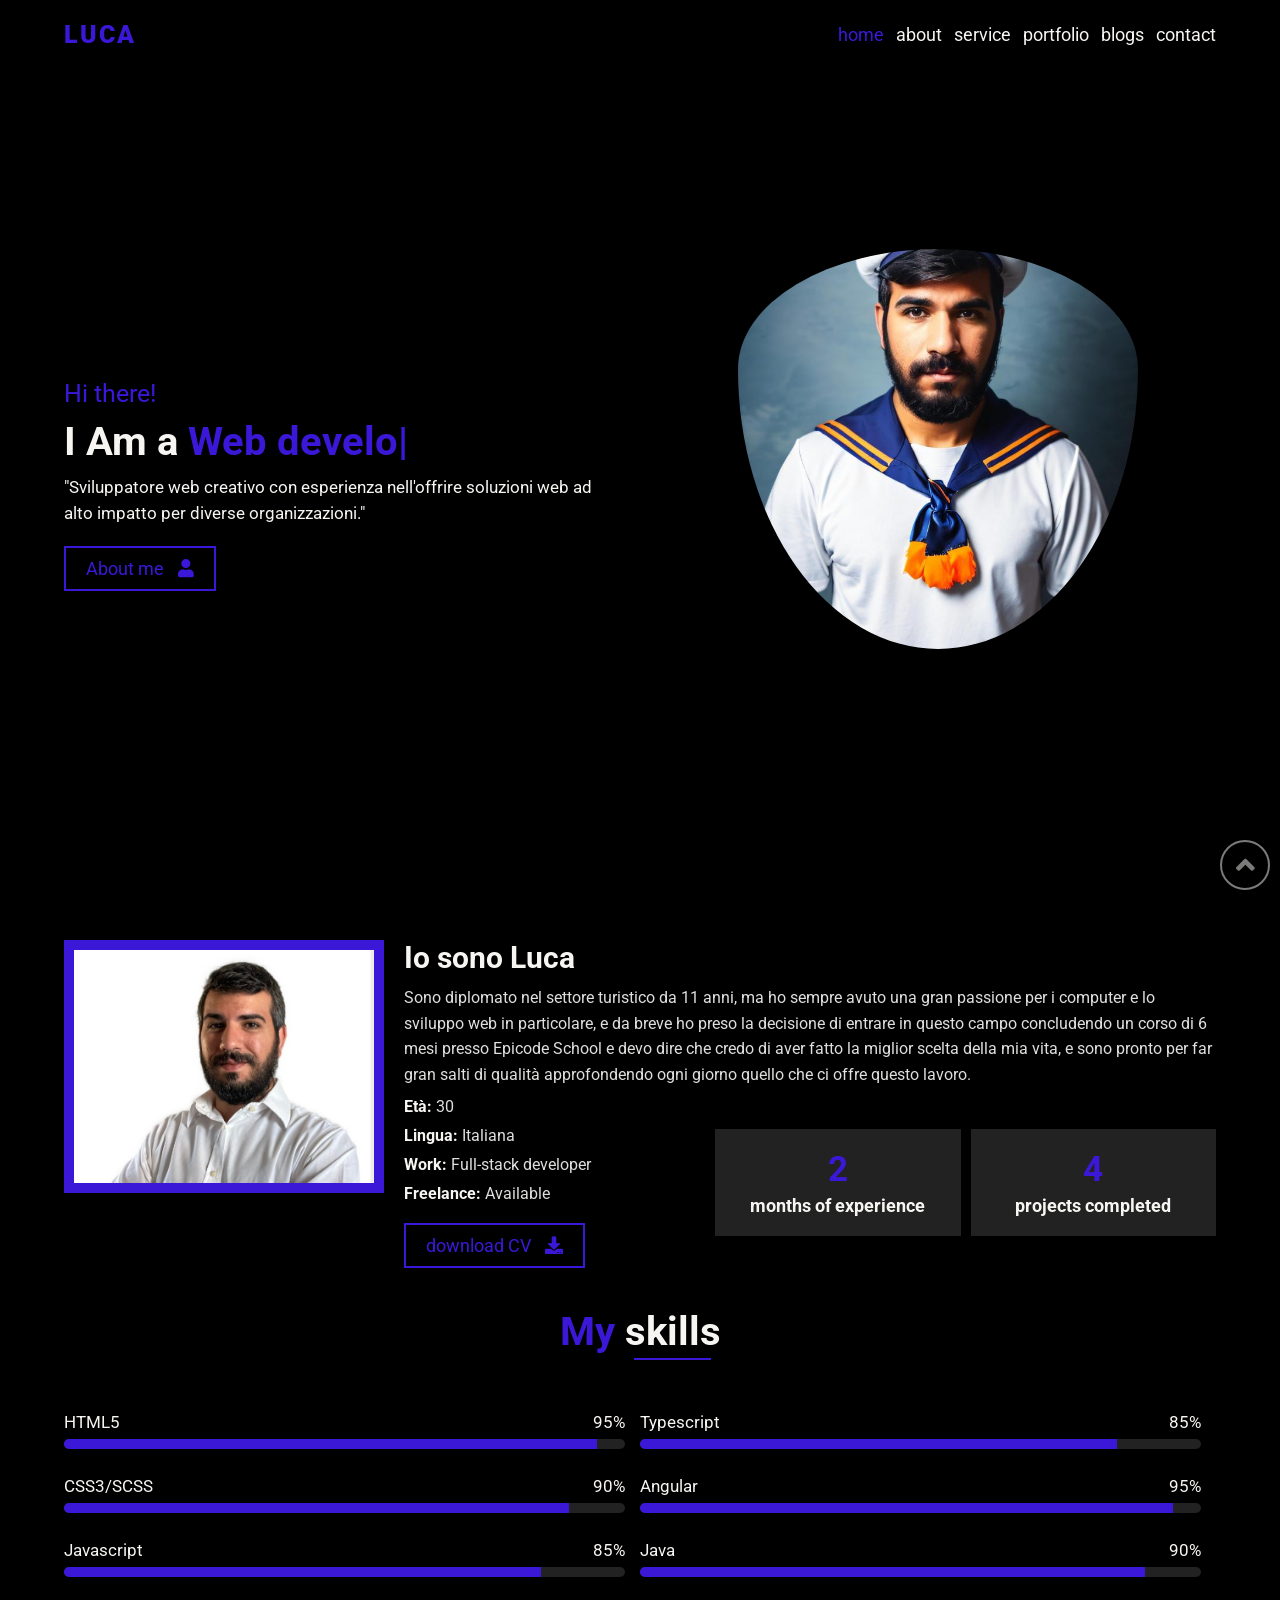
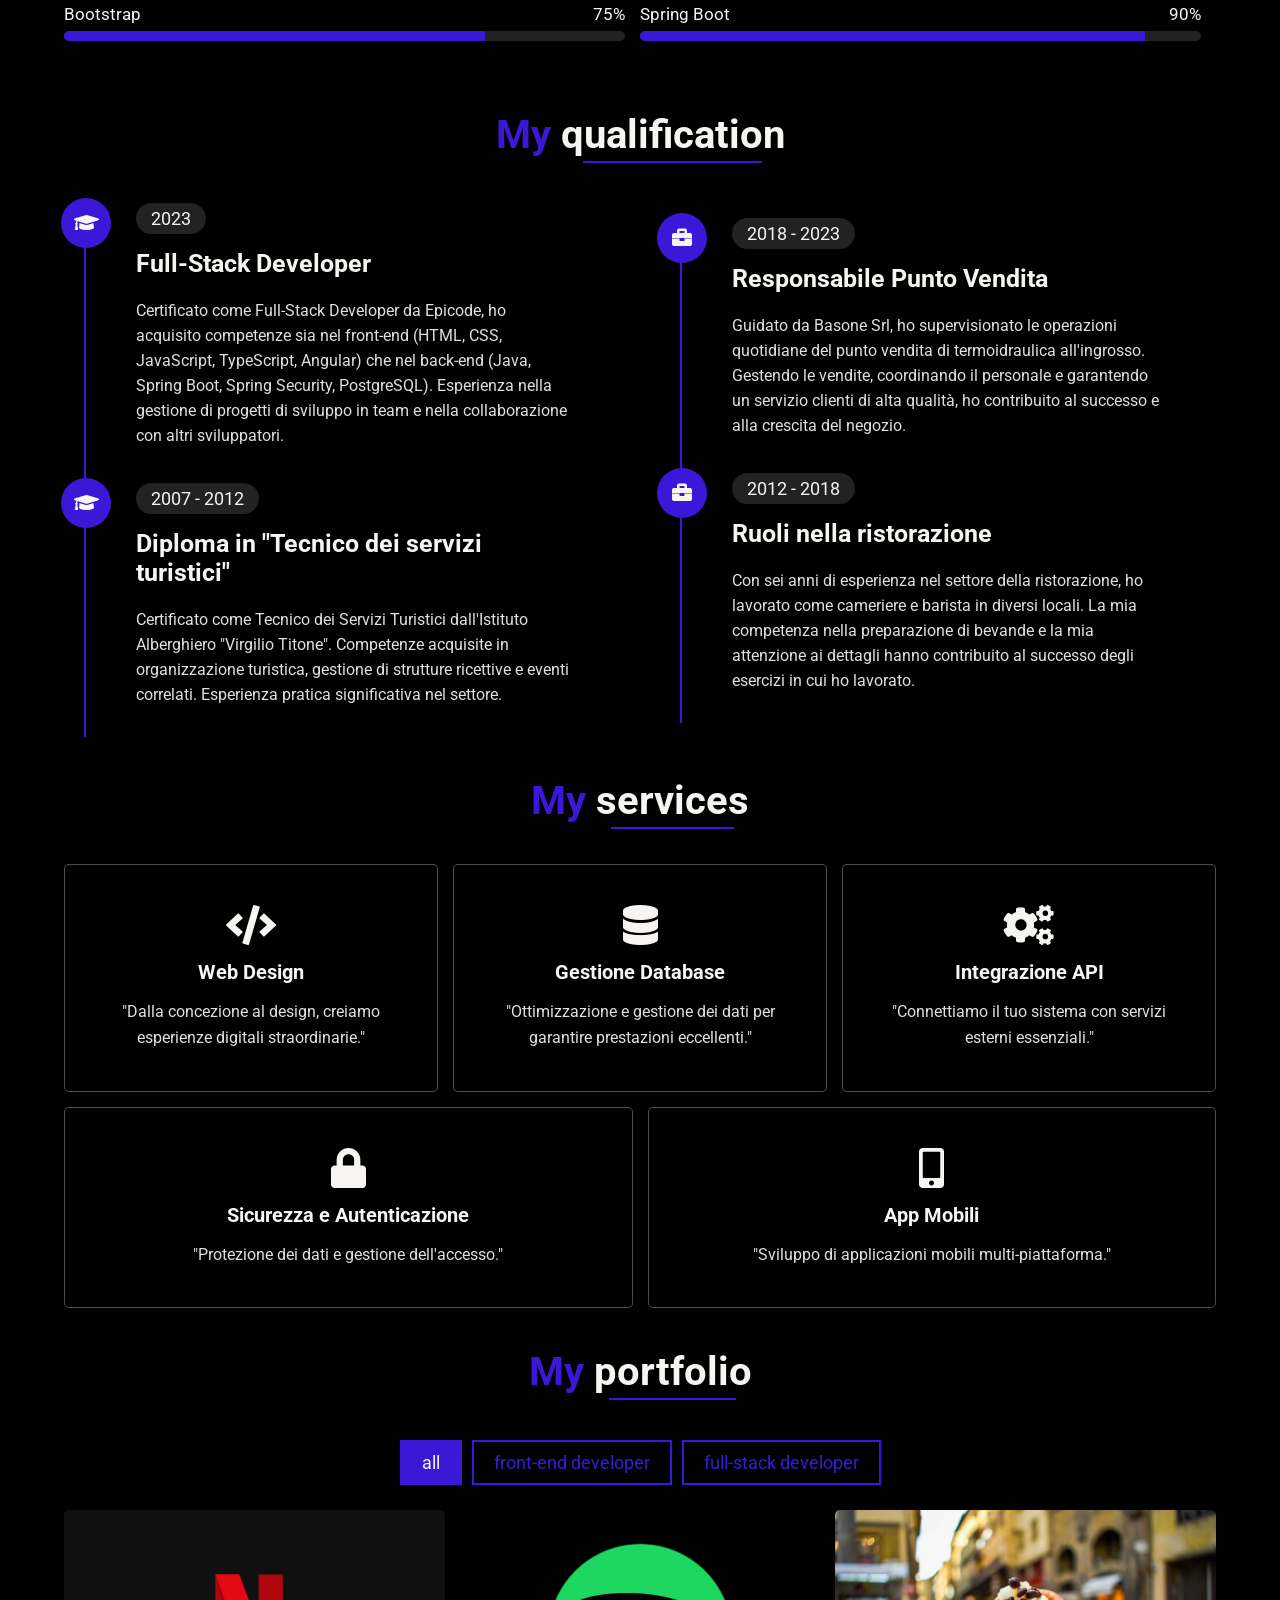
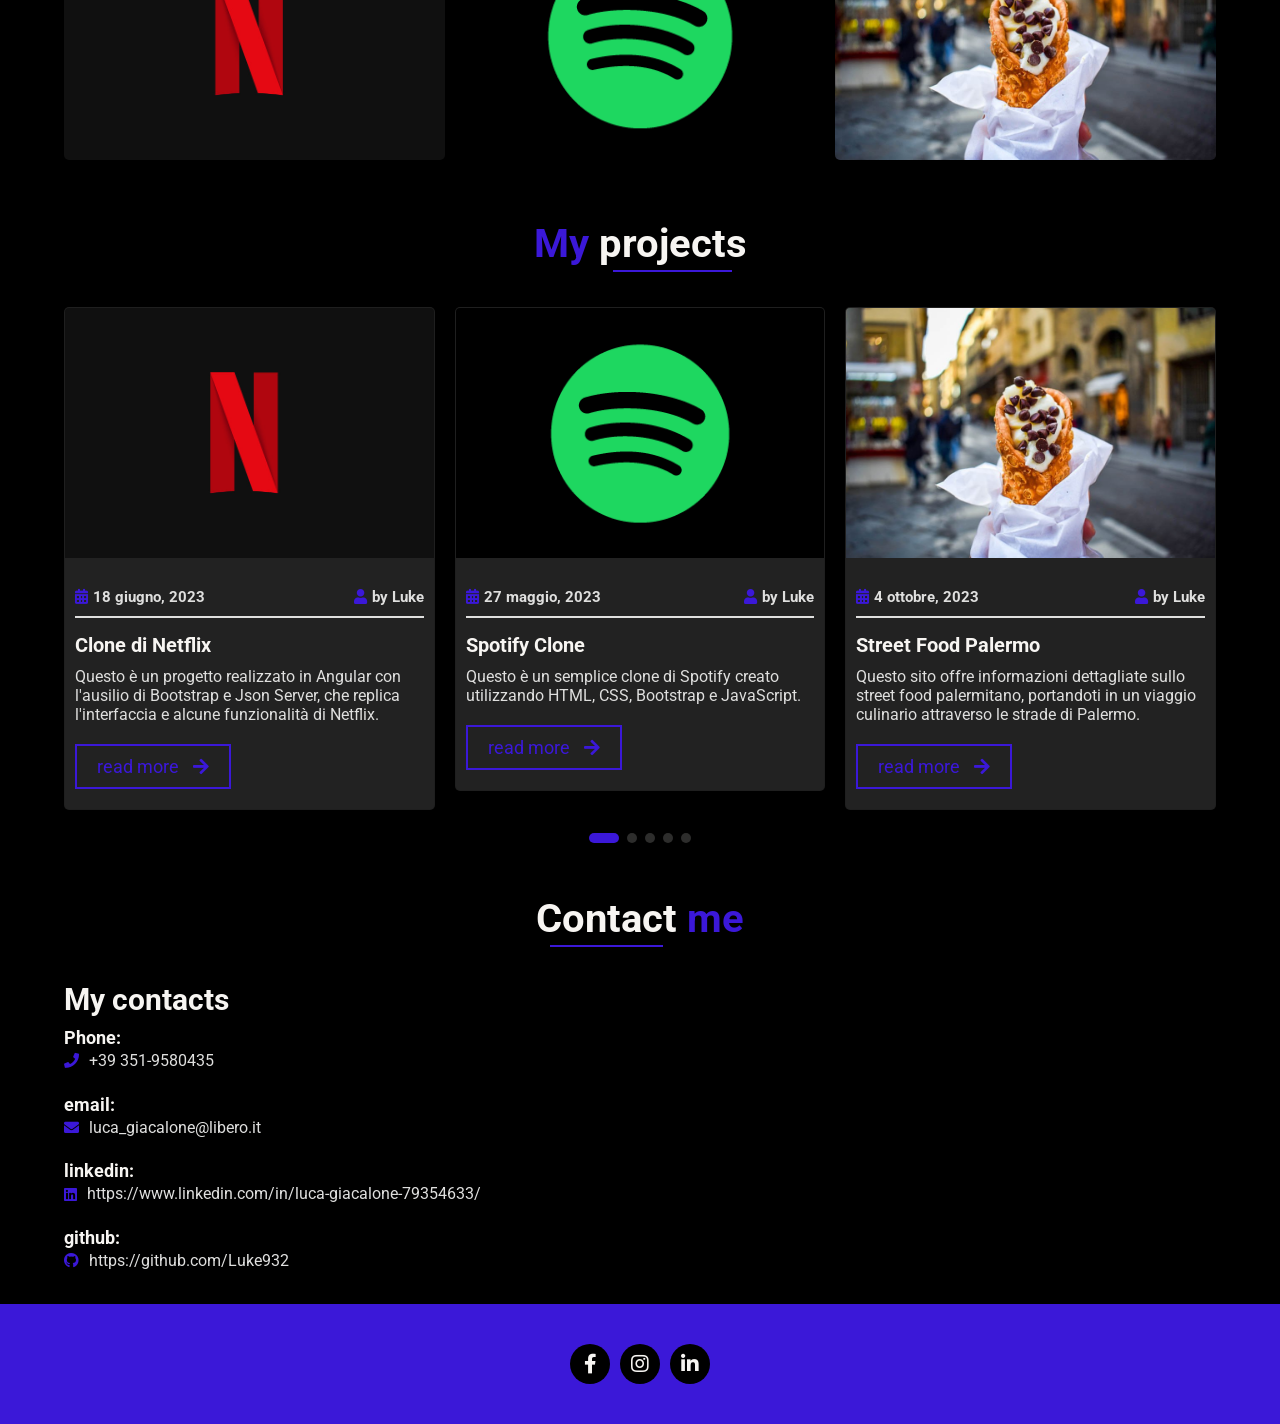
==== commit e2dc2550: "modifiche" ====
--- a/index.html
+++ b/index.html
@@ -1,50 +1,712 @@
-<!DOCTYPE HTML>
-<!--
-	Visualize by TEMPLATED
-	templated.co @templatedco
-	Released for free under the Creative Commons Attribution 3.0 license (templated.co/license)
---><html>
-	<head>
-		<title>Portfolio di Luca Giacalone</title>
-		<meta charset="utf-8">
-		<meta name="robots" content="index, follow, max-image-preview:large, max-snippet:-1, max-video-preview:-1">
-		<meta name="viewport" content="width=device-width, initial-scale=1">
-		<link rel="stylesheet" href="assets/css/main.css">
-		<link rel="icon" type="image/png" href="images/download.png">
-	
-	</head>
-	<body>
-
-		<!-- Wrapper -->
-			<div id="wrapper">
-
-				<!-- Header -->
-					<header id="header"><span class="avatar"><img src="images/WhatsApp Image 2023-10-23 at 17.18.10.jpeg" alt="" width="173" height="178"></span>
-						<h1>Sono <strong>Luca Giacalone</strong>, e questo è il mio PORTFOLIO PERSONALE, <br> completo di tutti i miei progetti.</h1>
-						<ul class="icons">
-							<li><a href="https://github.com/Luke932" class="icon style2 fa-github"><span class="label">Github</span></a></li>
-							<li><a href="https://www.linkedin.com/in/luca-giacalone-79354633/" class="icon style2 fa-linkedin"><span class="label">Linkedin</span></a></li>
-							<li><a href="https://www.facebook.com/luca.giacalone.397/?locale=it_IT" class="icon style2 fa-facebook"><span class="label">Facebook</span></a></li>
-							<li><a href="https://www.instagram.com/iamironman932/" class="icon style2 fa-instagram"><span class="label">Instagram</span></a></li>
-							<li><a href="mailto:luca_giacalone@libero.it" class="icon style2 fa-envelope-o"><span class="label">Email</span></a></li>
-						</ul></header><!-- Main --><section id="main"><!-- Thumbnails --><section class="thumbnails"><div>
-									<a href="https://github.com/Luke932/Capstone-Project" target="_blank">
-										<img src="images/thumbs/italy-street-food.jpg" alt="" width="346" height="339"><h3>Street Food Palermo</h3>
-									</a>
-								</div>
-								<div>
-									<a href="https://github.com/Luke932/CORSO-EPICODE/tree/main/Corso_FRONT-END/ProgettiSettimanali/Mese.N.03/ProgettoSettimanaleN.03/project" target="_blank">
-										<img src="images/thumbs/BrandAssets_Logos_02-NSymbol.jpg" alt="" width="346" height="339"><h3>Clone di Netflix</h3>
-									</a>
-								</div>
-								<div>
-									<a href="https://luke932.github.io/Spotify-Clone/" target="_blank">
-										<img src="images/thumbs/icon3@2x.png" alt="" width="346" height="339">
-										<h3>Clone di Spotify</h3>
-									</a>
-									<a href="https://github.com/Luke932/Spotify-Clone" target="_blank">Link per il codice</a>
-								</div>
-								
-							</section></section><!-- Footer --></div>
-		
-	</body></html>
+<!DOCTYPE html>
+<html lang="en">
+<head>
+
+    <meta charset="UTF-8">
+    <meta http-equiv="X-UA-Compatible" content="IE=edge">
+    <meta name="viewport" content="width=device-width, initial-scale=1.0">
+
+    <!-- Title -->
+    <title>Luca | Personal Portfolio</title>
+
+    <!-- Font-Awesome CSS -->
+    <link rel="stylesheet" href="assets/vendors/font-awesome/css/all.min.css" />
+
+    <!-- Swiper CSS -->
+    <link rel="stylesheet" href="assets/vendors/swiper/swiper.css" />
+
+    <!-- Magnific-Popup CSS -->
+    <link rel="stylesheet" href="assets/vendors/magnific-popup/magnific-popup.css" />
+
+    <!-- Custom Stylesheets -->
+    <link rel="stylesheet"  href="assets/css/main.css" />
+    <link rel="stylesheet" href="assets/css/responsive.css" />
+
+</head>
+<body>
+
+
+    <!-------------------- Scroll-Top Area (Start) -------------------->
+    <a href="#home" class="scroll-top">
+        <i class="fas fa-angle-up"></i>
+    </a>
+    <!-------------------- Scroll-Top Area (End) -------------------->
+
+        
+
+     <!-------------------- Header Area (Start) -------------------->
+     <header class="header">
+
+        <!-- Logo -->
+        <a class="logo" href="#home">
+            <h2> Luca </h2> 
+            <!-- <img src="assets/images/logo.png" alt="logo" /> -->
+        </a>
+        <!-- Logo End -->
+
+        <!-- Navbar -->
+        <nav class="navbar">
+            <a href="#home">home</a>
+            <a href="#about">about</a>
+            <a href="#service">service</a>
+            <a href="#portfolio">portfolio</a>
+            <a href="#blog">blogs</a>
+            <a href="#contact">contact</a>
+        </nav>
+
+        <!-- Menubar -->
+        <div class="fas fa-bars" id="menu-btn"></div>
+        
+    </header>
+    <!-------------------- Header Area (End) -------------------->
+ 
+
+
+    <!-------------------- Home Area (Start) -------------------->
+    <section class="home" id="home">
+
+        <div class="box-container">
+
+            <div class="content">
+                <div class="text">
+                    <h2>Hi there!</h1>
+                    <h1>I Am a <span class="typing-text"></span></h1>
+                    <p>"Sviluppatore web creativo con esperienza nell'offrire soluzioni web ad alto impatto per diverse organizzazioni."</p>
+                    <a href="#" class="btn">About me <i class="fas fa-user"></i></a>
+                </div>
+            </div>
+    
+            <div class="image">
+                <img src="assets/images/Home/WhatsApp Image 2023-10-23 at 17.18.10.jpeg" alt="Home-Image">
+            </div>
+
+        </div>
+
+    </section>
+
+    <!-------------------- Home Area (End) -------------------->
+
+
+
+    <!-------------------- About Area (Start) -------------------->
+    <section class="about" id="about">
+
+        <div class="box-container">
+
+            <div class="image">
+                <img src="assets/images/About/b2f00c16-ed05-45c0-9296-ca98640e2db4.jpg" alt="About-Image" />
+            </div>
+    
+            <div class="content">
+
+                <h2>Io sono Luca</h2>
+                <p>Sono diplomato nel settore turistico da 11 anni, ma ho sempre avuto una gran passione per i computer e lo sviluppo web in particolare, e da breve ho preso la decisione di entrare in questo campo concludendo un corso di 6 mesi presso Epicode School e devo dire che credo di aver fatto la miglior scelta della mia vita, e sono pronto per far gran salti di qualità approfondendo ogni giorno quello che ci offre questo lavoro.</p>
+                <div class="about-info">
+
+                    <div class="info">
+                        <h4>Età: <span>30</span></h4>
+                        <h4>Lingua: <span>Italiana</span></h4>
+                        <h4>Work: <span>Full-stack developer</span></h4>
+                        <h4>Freelance: <span>Available</span></h4>
+                        <a href="assets/pdf/Full-Stack Web Development.pdf.pdf" class="btn">download CV <i class="fas fa-download"></i></a>
+                    </div>
+
+                    <div class="counting">
+
+                        <div class="box">
+                            <h1 class="count" data-count="9">9+</h1>
+                            <h3>months of experience</h3>
+                        </div>
+                        
+                        <div class="box">
+                            <h1 class="count" data-count="20">20+</h1>
+                            <h3>projects completed</h3>
+                        </div>
+                    </div>
+
+                </div>
+                
+            </div>
+            
+        </div>
+
+        <div class="skill-container">
+
+            <div class="heading">
+                <h2>My <span>skills</span></h2>
+            </div>
+    
+            <div class="skills">
+                <div class="skill-item item1">
+                    <div class="box">
+                        <h3>HTML5<span> 95% </span> </h3>
+                        <div class="progress-bar"> <span></span> </div>
+                    </div>
+                    <div class="box">
+                        <h3>CSS3/SCSS<span> 90% </span> </h3>
+                        <div class="progress-bar"> <span></span> </div>
+                    </div>
+                    <div class="box">
+                        <h3>Javascript<span> 85% </span> </h3>
+                        <div class="progress-bar"> <span></span> </div>
+                    </div>
+                    <div class="box">
+                        <h3>Bootstrap<span> 75% </span> </h3>
+                        <div class="progress-bar"> <span></span> </div>
+                    </div>
+                </div>
+    
+                <div class="skill-item item2">
+                    <div class="box">
+                        <h3>Typescript<span> 85% </span> </h3>
+                        <div class="progress-bar"> <span></span> </div>
+                    </div>
+                    <div class="box">
+                        <h3>Angular<span> 95% </span> </h3>
+                        <div class="progress-bar"> <span></span> </div>
+                    </div>
+                    <div class="box">
+                        <h3>Java<span> 90% </span> </h3>
+                        <div class="progress-bar"> <span></span> </div>
+                    </div>
+                    <div class="box">
+                        <h3>Spring Boot<span> 90% </span> </h3>
+                        <div class="progress-bar"> <span></span> </div>
+                    </div>
+                </div>
+    
+            </div>
+    
+        </div>
+
+    </section>
+    <!-------------------- About Area (End) -------------------->
+
+    
+
+    <!-------------------- Qualification Area (Start) -------------------->
+    <section class="qualification">
+
+        <div class="heading">
+            <h2>My <span>qualification</span></h2>
+        </div>
+
+        <div class="box-container">
+
+            <div class="education">
+
+                <div class="experience-item">
+                    <i class="fas fa-graduation-cap"></i>
+                    <div class="content">
+                        <span>2023</span>
+                        <h3>Full-Stack Developer</h3>
+                        <p>Certificato come Full-Stack Developer da Epicode, ho acquisito competenze sia nel front-end (HTML, CSS, JavaScript, TypeScript, Angular) che nel back-end (Java, Spring Boot, Spring Security, PostgreSQL). Esperienza nella gestione di progetti di sviluppo in team e nella collaborazione con altri sviluppatori.</p>
+                    </div>
+                </div>
+    
+                <div class="experience-item">
+                    <i class="fas fa-graduation-cap"></i>
+                    <div class="content">
+                        <span>2007 - 2012</span>
+                        <h3>Diploma in "Tecnico dei servizi turistici"</h3>
+                        <p>Certificato come Tecnico dei Servizi Turistici dall'Istituto Alberghiero "Virgilio Titone". Competenze acquisite in organizzazione turistica, gestione di strutture ricettive e eventi correlati. Esperienza pratica significativa nel settore.</p>
+                    </div>
+                </div>
+        
+              
+
+            </div>
+
+            <div class="experience">
+
+                <div class="experience-item">
+                    <i class="fas fa-briefcase"></i>
+                    <div class="content">
+                        <span>2018 - 2023</span>
+                        <h3>Responsabile Punto Vendita</h3>
+                        <p>Guidato da Basone Srl, ho supervisionato le operazioni quotidiane del punto vendita di termoidraulica all'ingrosso. Gestendo le vendite, coordinando il personale e garantendo un servizio clienti di alta qualità, ho contribuito al successo e alla crescita del negozio.</p>
+                    </div>
+                </div>
+    
+                <div class="experience-item">
+                    <i class="fas fa-briefcase"></i>
+                    <div class="content">
+                        <span>2012 - 2018</span>
+                        <h3>Ruoli nella ristorazione</h3>
+                        <p>Con sei anni di esperienza nel settore della ristorazione, ho lavorato come cameriere e barista in diversi locali. La mia competenza nella preparazione di bevande e la mia attenzione ai dettagli hanno contribuito al successo degli esercizi in cui ho lavorato.</p>
+                    </div>
+                </div>
+    
+           
+    
+            </div>
+
+        </div>
+    </section>
+
+    <!-------------------- Qualification Area (End) -------------------->
+
+
+
+    <!-------------------- Services Area (Start) -------------------->
+    <section class="service" id="service">
+
+        <div class="heading">
+            <h2>My <span>services</span></h2>
+        </div>
+
+        <div class="box-container">
+
+            <div class="service-item">
+                <i class="fas fa-code"></i>
+                <h3>Web Design</h3>
+                <p>"Dalla concezione al design, creiamo esperienze digitali straordinarie."</p>
+            </div>
+            
+            <div class="service-item">
+                <i class="fas fa-database"></i>
+                <h3>Gestione Database</h3>
+                <p>"Ottimizzazione e gestione dei dati per garantire prestazioni eccellenti."</p>
+            </div>
+            
+            <div class="service-item">
+                <i class="fas fa-cogs"></i>
+                <h3>Integrazione API</h3>
+                <p>"Connettiamo il tuo sistema con servizi esterni essenziali."</p>
+            </div>
+            
+            
+            <div class="service-item">
+                <i class="fas fa-lock"></i>
+                <h3>Sicurezza e Autenticazione</h3>
+                <p>"Protezione dei dati e gestione dell'accesso."</p>
+            </div>
+            
+            <div class="service-item">
+                <i class="fas fa-mobile-alt"></i>
+                <h3>App Mobili</h3>
+                <p>"Sviluppo di applicazioni mobili multi-piattaforma."</p>
+            </div>
+            
+
+        </div>
+
+    </section>
+    <!-------------------- Services Area (End) -------------------->
+
+
+
+    <!-------------------- Portfolio Area (Start) -------------------->
+    <section class="portfolio" id="portfolio">
+
+        <div class="heading">
+            <h2>My <span>portfolio</span></h2>
+        </div>
+
+        <div class="gallery">
+
+            <ul class="controls">
+                <li class="button btn active" data-filter="all">all</li>
+                <li class="button btn" data-filter="web">front-end developer</li>
+                <li class="button btn" data-filter="design">full-stack developer</li>
+            </ul>
+    
+            <div class="box-container">
+    
+                <div class="portfolio-item image web">
+                    <img src="assets/images/Portfolio/BrandAssets_Logos_02-NSymbol.jpg" alt="Portfolio-Image" />
+                    <div class="content">
+                        <h4>Netflix</h4>
+                        <p>front-end developer</p>
+                        <a data-effect="mfp-newspaper" href="assets/images/Portfolio/BrandAssets_Logos_02-NSymbol.jpg" class="view-btn"><i class="fas fa-search-plus"></i></a>
+                    </div>
+                </div>
+    
+                <div class="portfolio-item image web">
+                    <img src="assets/images/Portfolio/icon3@2x.png" alt="Portfolio-Image" />
+                    <div class="content">
+                        <h4>Spotify</h4>
+                        <p>front-end developer</p>
+                        <a data-effect="mfp-newspaper" href="assets/images/Portfolio/icon3@2x.png" class="view-btn"><i class="fas fa-search-plus"></i></a>
+                    </div>
+                </div>
+    
+                <div class="portfolio-item image design">
+                    <img src="assets/images/Portfolio/italy-street-food.jpg" alt="Portfolio-Image" />
+                    <div class="content">
+                        <h4>Street Food Palermo</h4>
+                        <p>full-stack developer</p>
+                        <a data-effect="mfp-newspaper" href="assets/images/Portfolio/italy-street-food.jpg" class="view-btn"><i class="fas fa-search-plus"></i></a>
+                    </div>
+                </div>
+    
+              
+    
+            </div>
+    
+        </div>
+        
+    </section>
+    <!-------------------- Portfolio Area (End) -------------------->
+
+
+
+    <!-------------------- Testimonials Area (Start) -------------------->
+    <!--
+    <section class="testimonial" id="testimonial">
+
+        <div class="heading">
+            <h2><span>testimonials</span></h2>
+        </div>
+
+        <div class="swiper-container testimonial-slider">
+            <div class="swiper-wrapper">
+
+                <div class="swiper-slide testi-item">
+                    <img src="assets/images/Testimonials/pic-1.png" alt="Testimonial-Pic" />
+
+                    <i class="fas fa-quote-left"></i>
+
+                    <p class="comment">
+                        Lorem ipsum dolor sit amet consectetur adipisicing elit. 
+                        Voluptatum deleniti architecto harum natus aliquid nostrum 
+                        ad asperiores sequi, eligendi sint assumenda eum illo similique 
+                        repellendus.
+                    </p>
+
+                    <div class="intro">
+                        <h3>jason roy</h3>
+                        <h5>web developer</h5>
+                    </div>
+                </div>
+
+                <div class="swiper-slide testi-item">
+                    <img src="assets/images/Testimonials/pic-2.png" alt="Testimonial-Pic" />
+
+                    <i class="fas fa-quote-left"></i>
+
+                    <p class="comment">
+                        Lorem ipsum dolor sit amet consectetur adipisicing elit. 
+                        Voluptatum deleniti architecto harum natus aliquid nostrum 
+                        ad asperiores sequi, eligendi sint assumenda eum illo similique 
+                        repellendus.
+                    </p>
+
+                    <div class="intro">
+                        <h3>evelyn jones</h3>
+                        <h5>freelancer</h5>
+                    </div>
+                </div>
+
+                <div class="swiper-slide testi-item">
+                    <img src="assets/images/Testimonials/pic-3.png" alt="Testimonial-Pic" />
+
+                    <i class="fas fa-quote-left"></i>
+
+                    <p class="comment">
+                        Lorem ipsum dolor sit amet consectetur adipisicing elit. 
+                        Voluptatum deleniti architecto harum natus aliquid nostrum 
+                        ad asperiores sequi, eligendi sint assumenda eum illo similique 
+                        repellendus.
+                    </p>
+
+                    <div class="intro">
+                        <h3>luke wood</h3>
+                        <h5>graphic designer</h5>
+                    </div>
+                </div>
+
+                <div class="swiper-slide testi-item">
+                    <img src="assets/images/Testimonials/pic-4.png" alt="Testimonial-Pic" />
+
+                    <i class="fas fa-quote-left"></i>
+
+                    <p class="comment">
+                        Lorem ipsum dolor sit amet consectetur adipisicing elit. 
+                        Voluptatum deleniti architecto harum natus aliquid nostrum 
+                        ad asperiores sequi, eligendi sint assumenda eum illo similique 
+                        repellendus.
+                    </p>
+
+                    <div class="intro">
+                        <h3>sarah glenn</h3>
+                        <h5>freelancer</h5>
+                    </div>
+                </div>
+
+                <div class="swiper-slide testi-item">
+                    <img src="assets/images/Testimonials/pic-5.png" alt="Testimonial-Pic" />
+
+                    <i class="fas fa-quote-left"></i>
+
+                    <p class="comment">
+                        Lorem ipsum dolor sit amet consectetur adipisicing elit. 
+                        Voluptatum deleniti architecto harum natus aliquid nostrum 
+                        ad asperiores sequi, eligendi sint assumenda eum illo similique 
+                        repellendus.
+                    </p>
+
+                    <div class="intro">
+                        <h3>samit patel</h3>
+                        <h5>graphic designer</h5>
+                    </div>
+                </div>
+
+            </div>
+
+            <div class="swiper-pagination swiper-pagination1"></div>
+
+        </div>
+    </section>
+-->
+    <!-------------------- Testimonials Area (End) -------------------->
+
+
+
+    <!-------------------- Blog Area (Start) -------------------->
+    <section class="blog" id="blog">
+
+        <div class="heading">
+            <h2>My <span>projects</span></h2>
+        </div>
+
+        <div class="swiper-container blog-slider">
+            <div class="swiper-wrapper">
+
+                <div class="swiper-slide blog-item">
+                    <div class="image">
+                        <img src="assets/images/Blogs/BrandAssets_Logos_02-NSymbol.jpg" alt="Blog-Image" />
+                    </div>
+                    <div class="content">
+                        <div class="intro">
+                            <h5><i class="fas fa-calendar-alt"></i><span>18 giugno, 2023</span></h5>
+                            <h5><i class="fas fa-user"></i><span>by Luke</span></h5>
+                        </div>
+                        <a class="main-heading" href="#">Clone di Netflix</a>
+                        <p>Questo è un progetto realizzato in Angular con l'ausilio di Bootstrap e Json Server, che replica l'interfaccia e alcune funzionalità di Netflix.
+                        </p>    
+                        <a href="https://github.com/Luke932/CORSO-EPICODE/tree/main/Corso_FRONT-END/ProgettiSettimanali/Mese.N.03/ProgettoSettimanaleN.03/project" class="btn">read more <i class="fas fa-arrow-right"></i></a>
+                    </div>
+                </div>
+
+                <div class="swiper-slide blog-item">
+                    <div class="image">
+                        <img src="assets/images/Blogs/icon3@2x.png" alt="Blog-Image" />
+                    </div>
+                    <div class="content">
+                        <div class="intro">
+                            <h5><i class="fas fa-calendar-alt"></i><span>27 maggio, 2023</span></h5>
+                            <h5><i class="fas fa-user"></i><span>by Luke</span></h5>
+                        </div>
+                        <a class="main-heading" href="https://luke932.github.io/Spotify-Clone/"">Spotify Clone</a>
+                        <p>Questo è un semplice clone di Spotify creato utilizzando HTML, CSS, Bootstrap e JavaScript. 
+                        </p>    
+                        <a href="https://github.com/Luke932/Spotify-Clone" class="btn">read more <i class="fas fa-arrow-right"></i></a>
+                    </div>
+                </div>
+
+                <div class="swiper-slide blog-item">
+                    <div class="image">
+                        <img src="assets/images/Blogs/italy-street-food.jpg" alt="Blog-Image" />
+                    </div>
+                    <div class="content">
+                        <div class="intro">
+                            <h5><i class="fas fa-calendar-alt"></i><span>4 ottobre, 2023</span></h5>
+                            <h5><i class="fas fa-user"></i><span>by Luke</span></h5>
+                        </div>
+                        <a class="main-heading" href="#">Street Food Palermo</a>
+                        <p>Questo sito offre informazioni dettagliate sullo street food palermitano, portandoti in un viaggio culinario attraverso le strade di Palermo.
+                        </p>    
+                        <a href="https://github.com/Luke932/Capstone-Project" class="btn">read more <i class="fas fa-arrow-right"></i></a>
+                    </div>
+                </div>
+
+                <div class="swiper-slide blog-item">
+                    <div class="image">
+                        <img src="assets/images/Blogs/blog-4.png" alt="Blog-Image" />
+                    </div>
+                    <div class="content">
+                        <div class="intro">
+                            <h5><i class="fas fa-calendar-alt"></i><span>1st jan, 2022</span></h5>
+                            <h5><i class="fas fa-user"></i><span>by admin</span></h5>
+                        </div>
+                        <a class="main-heading" href="#">Websites & Tools For Every Web Developer</a>
+                        <p>Lorem ipsum dolor sit, amet consectetur adipisicing elit. 
+                            Nam possimus modi.
+                        </p>    
+                        <a href="#" class="btn">read more <i class="fas fa-arrow-right"></i></a>
+                    </div>
+                </div>
+
+                <div class="swiper-slide blog-item">
+                    <div class="image">
+                        <img src="assets/images/Blogs/blog-5.png" alt="Blog-Image" />
+                    </div>
+                    <div class="content">
+                        <div class="intro">
+                            <h5><i class="fas fa-calendar-alt"></i><span>1st jan, 2022</span></h5>
+                            <h5><i class="fas fa-user"></i><span>by admin</span></h5>
+                        </div>
+                        <a class="main-heading" href="#">Top 10 CSS tricks for every web developer</a>
+                        <p>Lorem ipsum dolor sit, amet consectetur adipisicing elit. 
+                            Nam possimus modi.
+                        </p>    
+                        <a href="#" class="btn">read more <i class="fas fa-arrow-right"></i></a>
+                    </div>
+                </div>
+
+            </div>
+
+            <div class="swiper-pagination swiper-pagination2"></div>
+
+        </div>
+
+    </section>
+    <!-------------------- Blog Area (End) -------------------->
+
+
+
+    <!-------------------- Contact Area (Start) -------------------->
+    <section class="contact" id="contact">
+
+        <div class="heading">
+            <h2><span>Contact</span> me</h2>
+        </div>
+
+        <div class="box-container">
+
+            <div class="contact-info">
+
+                <h3>My contacts</h3>
+
+               
+    
+                <div class="info-item">
+                    <h4>Phone:</h4>
+                    <div class="detail">
+                        <div class="fas fa-phone"></div>
+                        <p>+39 351-9580435</p>
+                    </div>
+                </div>
+    
+                <div class="info-item">
+                    <h4>email:</h4>
+                    <div class="detail">
+                        <div class="fas fa-envelope"></div>
+                        <a href="mailto:luca_giacalone@libero.it">
+                            <p class="gmail">luca_giacalone@libero.it</p>
+                        </a>
+                    </div>
+                </div>
+
+                <div class="info-item">
+                    <h4>linkedin:</h4>
+                    <div class="detail">
+                        <div class="fab fa-linkedin"></div>
+                        <a href="https://www.linkedin.com/in/luca-giacalone-79354633/">
+                            <p class="gmail">https://www.linkedin.com/in/luca-giacalone-79354633/</p>
+                        </a>
+                    </div>
+                </div>
+
+                <div class="info-item">
+                    <h4>github:</h4>
+                    <div class="detail">
+                        <div class="fab fa-github"></div>
+                        <a href="https://github.com/Luke932">
+                            <p class="gmail">https://github.com/Luke932</p>
+                        </a>
+                    </div>
+                </div>
+            </div>
+    <!--
+            <form method="post" class="contact-form" id="contactUs-Form" action="invia_email.php">
+                    
+                <input type="text" name="name" class="box" id="name" placeholder="name" required />
+                <input type="email" name="email" class="box" id="email" placeholder="email" required />
+                <input type="text" name="subject" class="box" id="subject" placeholder="subject" required />
+                <textarea cols="30" rows="10" name="comment" id="comment" class="box" placeholder="message"></textarea>
+                <button type="submit" class="btn" name="submit" id="submit">send message</button>
+                
+                <span class="alert" id="msg"></span>
+                
+            </form>
+     
+
+        -->
+        </div>
+
+    </section>
+    <!-------------------- Contact Area (End) -------------------->
+
+
+
+    <!-------------------- Footer Area (Start) -------------------->
+    <footer>
+        <div class="social">
+            <a href="https://www.facebook.com/luca.giacalone.397/?locale=it_IT" class="fab fa-facebook-f"></a>
+            <a href="https://www.instagram.com/iamironman932/" class="fab fa-instagram"></a>
+            <a href="https://www.linkedin.com/in/luca-giacalone-79354633/" class="fab fa-linkedin-in"></a>
+        </div>
+
+       
+    </footer>
+    <!-------------------- Footer Area (End) -------------------->
+
+
+
+    <!-- JQuery -->
+    <script src="assets/vendors/jquery/jquery-3.6.0.js"></script>
+
+    <!-- SWIPER JS -->
+    <script src="assets/vendors/swiper/swiper.js"></script>
+
+    <!-- Magnific-Popup JS -->
+    <script src="assets/vendors/magnific-popup/jquery.magnific-popup.js"></script>
+
+    <!-- Typed JS -->
+    <script src="assets/vendors/typed/typed.js"></script>
+
+    <!-- Custom Script File -->
+    <script src="assets/js/script.js"></script>
+    <script src="assets/js/scroll-spy.js"></script>
+    <script src="assets/js/counter-up.js"></script>
+    <script src="assets/js/portfolio.js"></script>
+    <script src="assets/js/testi-slider.js"></script>
+    <script src="assets/js/blog-slider.js"></script>
+
+    <!---------------- Custom Script ---------------->
+
+    <!-- Typed Script -->
+    <script>
+        var typed = new Typed('.typing-text', {
+
+            strings: ['Web developer'],
+            typeSpeed: 120,
+            loop: true
+        });
+    </script>
+
+    <!-- Contact-Form Script -->
+    <script>
+        jQuery('#contactUs-Form').on('submit',function(e){
+          jQuery('#msg').html('');
+          jQuery('#submit').html('Please wait');
+          jQuery('#submit').attr('disabled',true);
+          jQuery.ajax({
+              url:'assets/php/submit.php',
+              type:'post',
+              data:jQuery('#contactUs-Form').serialize(),
+              success:function(result){
+                  jQuery('#msg').html(result);
+                  jQuery('#submit').html('Submit');
+                  jQuery('#submit').attr('disabled',false);
+                  jQuery('#contactUs-Form')[0].reset();
+              }
+          });
+          e.preventDefault();
+        });
+    </script>
+
+</body>
+</html>
--- a/assets/css/main.css
+++ b/assets/css/main.css
@@ -1,2647 +1,1192 @@
-@charset "UTF-8";
-@import url(font-awesome.min.css);
-@import url("//fonts.googleapis.com/css?family=Source+Sans+Pro:200");
-
-/*
-	Visualize by TEMPLATED
-	templated.co @templatedco
-	Released for free under the Creative Commons Attribution 3.0 license (templated.co/license)
+/* Table of Contents
+----------------------------------
+
+0- Global CSS
+1- Heading CSS
+2- Button CSS
+3- Header Area CSS
+4- Home Area CSS
+5- About Area CSS
+6- Qualification Area CSS 
+7- Services Area CSS
+8- Portfolio Area CSS
+9- Testimonials Area CSS
+10- Blog Area CSS
+11- Contact Area CSS
+12- Footer Area CSS
+13- Scroll-Top Area CSS
+
 */
 
-/* Reset */
-
-	html, body, div, span, applet, object, iframe, h1, h2, h3, h4, h5, h6, p, blockquote, pre, a, abbr, acronym, address, big, cite, code, del, dfn, em, img, ins, kbd, q, s, samp, small, strike, strong, sub, sup, tt, var, b, u, i, center, dl, dt, dd, ol, ul, li, fieldset, form, label, legend, table, caption, tbody, tfoot, thead, tr, th, td, article, aside, canvas, details, embed, figure, figcaption, footer, header, hgroup, menu, nav, output, ruby, section, summary, time, mark, audio, video {
-		margin: 0;
-		padding: 0;
-		border: 0;
-		font-size: 100%;
-		font: inherit;
-		vertical-align: baseline;
-	}
-.image.fit img {
-	width: 100%;
-	height: auto;
-}
-	article, aside, details, figcaption, figure, footer, header, hgroup, menu, nav, section {
-		display: block;
-	}
-
-	body {
-		line-height: 1;
-	}
-
-	ol, ul {
-		list-style: none;
-	}
-
-	blockquote, q {
-		quotes: none;
-	}
-
-	blockquote:before, blockquote:after, q:before, q:after {
-		content: '';
-		content: none;
-	}
-
-	table {
-		border-collapse: collapse;
-		border-spacing: 0;
-	}
-
-	body {
-		-webkit-text-size-adjust: none;
-	}
-
-/* Box Model */
-
-	*, *:before, *:after {
-		-moz-box-sizing: border-box;
-		-webkit-box-sizing: border-box;
-		box-sizing: border-box;
-	}
-
-/* Grid */
-
-	.row {
-		border-bottom: solid 1px transparent;
-		-moz-box-sizing: border-box;
-		-webkit-box-sizing: border-box;
-		box-sizing: border-box;
-	}
-
-	.row > * {
-		float: left;
-		-moz-box-sizing: border-box;
-		-webkit-box-sizing: border-box;
-		box-sizing: border-box;
-	}
-
-	.row:after, .row:before {
-		content: '';
-		display: block;
-		clear: both;
-		height: 0;
-	}
-
-	.row.uniform > * > :first-child {
-		margin-top: 0;
-	}
-
-	.row.uniform > * > :last-child {
-		margin-bottom: 0;
-	}
-
-	.row.\30 \25 > * {
-		padding: 0 0 0 0em;
-	}
-
-	.row.\30 \25 {
-		margin: 0 0 -1px 0em;
-	}
-
-	.row.uniform.\30 \25 > * {
-		padding: 0em 0 0 0em;
-	}
-
-	.row.uniform.\30 \25 {
-		margin: 0em 0 -1px 0em;
-	}
-
-	.row > * {
-		padding: 0 0 0 2em;
-	}
-
-	.row {
-		margin: 0 0 -1px -2em;
-	}
-
-	.row.uniform > * {
-		padding: 2em 0 0 2em;
-	}
-
-	.row.uniform {
-		margin: -2em 0 -1px -2em;
-	}
-
-	.row.\32 00\25 > * {
-		padding: 0 0 0 4em;
-	}
-
-	.row.\32 00\25 {
-		margin: 0 0 -1px -4em;
-	}
-
-	.row.uniform.\32 00\25 > * {
-		padding: 4em 0 0 4em;
-	}
-
-	.row.uniform.\32 00\25 {
-		margin: -4em 0 -1px -4em;
-	}
-
-	.row.\31 50\25 > * {
-		padding: 0 0 0 3em;
-	}
-
-	.row.\31 50\25 {
-		margin: 0 0 -1px -3em;
-	}
-
-	.row.uniform.\31 50\25 > * {
-		padding: 3em 0 0 3em;
-	}
-
-	.row.uniform.\31 50\25 {
-		margin: -3em 0 -1px -3em;
-	}
-
-	.row.\35 0\25 > * {
-		padding: 0 0 0 1em;
-	}
-
-	.row.\35 0\25 {
-		margin: 0 0 -1px -1em;
-	}
-
-	.row.uniform.\35 0\25 > * {
-		padding: 1em 0 0 1em;
-	}
-
-	.row.uniform.\35 0\25 {
-		margin: -1em 0 -1px -1em;
-	}
-
-	.row.\32 5\25 > * {
-		padding: 0 0 0 0.5em;
-	}
-
-	.row.\32 5\25 {
-		margin: 0 0 -1px -0.5em;
-	}
-
-	.row.uniform.\32 5\25 > * {
-		padding: 0.5em 0 0 0.5em;
-	}
-
-	.row.uniform.\32 5\25 {
-		margin: -0.5em 0 -1px -0.5em;
-	}
-
-	.\31 2u, .\31 2u\24 {
-		width: 100%;
-		clear: none;
-		margin-left: 0;
-	}
-
-	.\31 1u, .\31 1u\24 {
-		width: 91.6666666667%;
-		clear: none;
-		margin-left: 0;
-	}
-
-	.\31 0u, .\31 0u\24 {
-		width: 83.3333333333%;
-		clear: none;
-		margin-left: 0;
-	}
-
-	.\39 u, .\39 u\24 {
-		width: 75%;
-		clear: none;
-		margin-left: 0;
-	}
-
-	.\38 u, .\38 u\24 {
-		width: 66.6666666667%;
-		clear: none;
-		margin-left: 0;
-	}
-
-	.\37 u, .\37 u\24 {
-		width: 58.3333333333%;
-		clear: none;
-		margin-left: 0;
-	}
-
-	.\36 u, .\36 u\24 {
-		width: 50%;
-		clear: none;
-		margin-left: 0;
-	}
-
-	.\35 u, .\35 u\24 {
-		width: 41.6666666667%;
-		clear: none;
-		margin-left: 0;
-	}
-
-	.\34 u, .\34 u\24 {
-		width: 33.3333333333%;
-		clear: none;
-		margin-left: 0;
-	}
-
-	.\33 u, .\33 u\24 {
-		width: 25%;
-		clear: none;
-		margin-left: 0;
-	}
-
-	.\32 u, .\32 u\24 {
-		width: 16.6666666667%;
-		clear: none;
-		margin-left: 0;
-	}
-
-	.\31 u, .\31 u\24 {
-		width: 8.3333333333%;
-		clear: none;
-		margin-left: 0;
-	}
-
-	.\31 2u\24 + *,
-	.\31 1u\24 + *,
-	.\31 0u\24 + *,
-	.\39 u\24 + *,
-	.\38 u\24 + *,
-	.\37 u\24 + *,
-	.\36 u\24 + *,
-	.\35 u\24 + *,
-	.\34 u\24 + *,
-	.\33 u\24 + *,
-	.\32 u\24 + *,
-	.\31 u\24 + * {
-		clear: left;
-	}
-
-	.\-11u {
-		margin-left: 91.66667%;
-	}
-
-	.\-10u {
-		margin-left: 83.33333%;
-	}
-
-	.\-9u {
-		margin-left: 75%;
-	}
-
-	.\-8u {
-		margin-left: 66.66667%;
-	}
-
-	.\-7u {
-		margin-left: 58.33333%;
-	}
-
-	.\-6u {
-		margin-left: 50%;
-	}
-
-	.\-5u {
-		margin-left: 41.66667%;
-	}
-
-	.\-4u {
-		margin-left: 33.33333%;
-	}
-
-	.\-3u {
-		margin-left: 25%;
-	}
-
-	.\-2u {
-		margin-left: 16.66667%;
-	}
-
-	.\-1u {
-		margin-left: 8.33333%;
-	}
-
-	@media screen and (max-width: 1680px) {
-
-		.row > * {
-			padding: 0 0 0 2em;
-		}
-
-		.row {
-			margin: 0 0 -1px -2em;
-		}
-
-		.row.uniform > * {
-			padding: 2em 0 0 2em;
-		}
-
-		.row.uniform {
-			margin: -2em 0 -1px -2em;
-		}
-
-		.row.\32 00\25 > * {
-			padding: 0 0 0 4em;
-		}
-
-		.row.\32 00\25 {
-			margin: 0 0 -1px -4em;
-		}
-
-		.row.uniform.\32 00\25 > * {
-			padding: 4em 0 0 4em;
-		}
-
-		.row.uniform.\32 00\25 {
-			margin: -4em 0 -1px -4em;
-		}
-
-		.row.\31 50\25 > * {
-			padding: 0 0 0 3em;
-		}
-
-		.row.\31 50\25 {
-			margin: 0 0 -1px -3em;
-		}
-
-		.row.uniform.\31 50\25 > * {
-			padding: 3em 0 0 3em;
-		}
-
-		.row.uniform.\31 50\25 {
-			margin: -3em 0 -1px -3em;
-		}
-
-		.row.\35 0\25 > * {
-			padding: 0 0 0 1em;
-		}
-
-		.row.\35 0\25 {
-			margin: 0 0 -1px -1em;
-		}
-
-		.row.uniform.\35 0\25 > * {
-			padding: 1em 0 0 1em;
-		}
-
-		.row.uniform.\35 0\25 {
-			margin: -1em 0 -1px -1em;
-		}
-
-		.row.\32 5\25 > * {
-			padding: 0 0 0 0.5em;
-		}
-
-		.row.\32 5\25 {
-			margin: 0 0 -1px -0.5em;
-		}
-
-		.row.uniform.\32 5\25 > * {
-			padding: 0.5em 0 0 0.5em;
-		}
-
-		.row.uniform.\32 5\25 {
-			margin: -0.5em 0 -1px -0.5em;
-		}
-
-		.\31 2u\28xlarge\29, .\31 2u\24\28xlarge\29 {
-			width: 100%;
-			clear: none;
-			margin-left: 0;
-		}
-
-		.\31 1u\28xlarge\29, .\31 1u\24\28xlarge\29 {
-			width: 91.6666666667%;
-			clear: none;
-			margin-left: 0;
-		}
-
-		.\31 0u\28xlarge\29, .\31 0u\24\28xlarge\29 {
-			width: 83.3333333333%;
-			clear: none;
-			margin-left: 0;
-		}
-
-		.\39 u\28xlarge\29, .\39 u\24\28xlarge\29 {
-			width: 75%;
-			clear: none;
-			margin-left: 0;
-		}
-
-		.\38 u\28xlarge\29, .\38 u\24\28xlarge\29 {
-			width: 66.6666666667%;
-			clear: none;
-			margin-left: 0;
-		}
-
-		.\37 u\28xlarge\29, .\37 u\24\28xlarge\29 {
-			width: 58.3333333333%;
-			clear: none;
-			margin-left: 0;
-		}
-
-		.\36 u\28xlarge\29, .\36 u\24\28xlarge\29 {
-			width: 50%;
-			clear: none;
-			margin-left: 0;
-		}
-
-		.\35 u\28xlarge\29, .\35 u\24\28xlarge\29 {
-			width: 41.6666666667%;
-			clear: none;
-			margin-left: 0;
-		}
-
-		.\34 u\28xlarge\29, .\34 u\24\28xlarge\29 {
-			width: 33.3333333333%;
-			clear: none;
-			margin-left: 0;
-		}
-
-		.\33 u\28xlarge\29, .\33 u\24\28xlarge\29 {
-			width: 25%;
-			clear: none;
-			margin-left: 0;
-		}
-
-		.\32 u\28xlarge\29, .\32 u\24\28xlarge\29 {
-			width: 16.6666666667%;
-			clear: none;
-			margin-left: 0;
-		}
-
-		.\31 u\28xlarge\29, .\31 u\24\28xlarge\29 {
-			width: 8.3333333333%;
-			clear: none;
-			margin-left: 0;
-		}
-
-		.\31 2u\24\28xlarge\29 + *,
-		.\31 1u\24\28xlarge\29 + *,
-		.\31 0u\24\28xlarge\29 + *,
-		.\39 u\24\28xlarge\29 + *,
-		.\38 u\24\28xlarge\29 + *,
-		.\37 u\24\28xlarge\29 + *,
-		.\36 u\24\28xlarge\29 + *,
-		.\35 u\24\28xlarge\29 + *,
-		.\34 u\24\28xlarge\29 + *,
-		.\33 u\24\28xlarge\29 + *,
-		.\32 u\24\28xlarge\29 + *,
-		.\31 u\24\28xlarge\29 + * {
-			clear: left;
-		}
-
-		.\-11u\28xlarge\29 {
-			margin-left: 91.66667%;
-		}
-
-		.\-10u\28xlarge\29 {
-			margin-left: 83.33333%;
-		}
-
-		.\-9u\28xlarge\29 {
-			margin-left: 75%;
-		}
-
-		.\-8u\28xlarge\29 {
-			margin-left: 66.66667%;
-		}
-
-		.\-7u\28xlarge\29 {
-			margin-left: 58.33333%;
-		}
-
-		.\-6u\28xlarge\29 {
-			margin-left: 50%;
-		}
-
-		.\-5u\28xlarge\29 {
-			margin-left: 41.66667%;
-		}
-
-		.\-4u\28xlarge\29 {
-			margin-left: 33.33333%;
-		}
-
-		.\-3u\28xlarge\29 {
-			margin-left: 25%;
-		}
-
-		.\-2u\28xlarge\29 {
-			margin-left: 16.66667%;
-		}
-
-		.\-1u\28xlarge\29 {
-			margin-left: 8.33333%;
-		}
-
-	}
-
-	@media screen and (max-width: 1280px) {
-
-		.row > * {
-			padding: 0 0 0 2em;
-		}
-
-		.row {
-			margin: 0 0 -1px -2em;
-		}
-
-		.row.uniform > * {
-			padding: 2em 0 0 2em;
-		}
-
-		.row.uniform {
-			margin: -2em 0 -1px -2em;
-		}
-
-		.row.\32 00\25 > * {
-			padding: 0 0 0 4em;
-		}
-
-		.row.\32 00\25 {
-			margin: 0 0 -1px -4em;
-		}
-
-		.row.uniform.\32 00\25 > * {
-			padding: 4em 0 0 4em;
-		}
-
-		.row.uniform.\32 00\25 {
-			margin: -4em 0 -1px -4em;
-		}
-
-		.row.\31 50\25 > * {
-			padding: 0 0 0 3em;
-		}
-
-		.row.\31 50\25 {
-			margin: 0 0 -1px -3em;
-		}
-
-		.row.uniform.\31 50\25 > * {
-			padding: 3em 0 0 3em;
-		}
-
-		.row.uniform.\31 50\25 {
-			margin: -3em 0 -1px -3em;
-		}
-
-		.row.\35 0\25 > * {
-			padding: 0 0 0 1em;
-		}
-
-		.row.\35 0\25 {
-			margin: 0 0 -1px -1em;
-		}
-
-		.row.uniform.\35 0\25 > * {
-			padding: 1em 0 0 1em;
-		}
-
-		.row.uniform.\35 0\25 {
-			margin: -1em 0 -1px -1em;
-		}
-
-		.row.\32 5\25 > * {
-			padding: 0 0 0 0.5em;
-		}
-
-		.row.\32 5\25 {
-			margin: 0 0 -1px -0.5em;
-		}
-
-		.row.uniform.\32 5\25 > * {
-			padding: 0.5em 0 0 0.5em;
-		}
-
-		.row.uniform.\32 5\25 {
-			margin: -0.5em 0 -1px -0.5em;
-		}
-
-		.\31 2u\28large\29, .\31 2u\24\28large\29 {
-			width: 100%;
-			clear: none;
-			margin-left: 0;
-		}
-
-		.\31 1u\28large\29, .\31 1u\24\28large\29 {
-			width: 91.6666666667%;
-			clear: none;
-			margin-left: 0;
-		}
-
-		.\31 0u\28large\29, .\31 0u\24\28large\29 {
-			width: 83.3333333333%;
-			clear: none;
-			margin-left: 0;
-		}
-
-		.\39 u\28large\29, .\39 u\24\28large\29 {
-			width: 75%;
-			clear: none;
-			margin-left: 0;
-		}
-
-		.\38 u\28large\29, .\38 u\24\28large\29 {
-			width: 66.6666666667%;
-			clear: none;
-			margin-left: 0;
-		}
-
-		.\37 u\28large\29, .\37 u\24\28large\29 {
-			width: 58.3333333333%;
-			clear: none;
-			margin-left: 0;
-		}
-
-		.\36 u\28large\29, .\36 u\24\28large\29 {
-			width: 50%;
-			clear: none;
-			margin-left: 0;
-		}
-
-		.\35 u\28large\29, .\35 u\24\28large\29 {
-			width: 41.6666666667%;
-			clear: none;
-			margin-left: 0;
-		}
-
-		.\34 u\28large\29, .\34 u\24\28large\29 {
-			width: 33.3333333333%;
-			clear: none;
-			margin-left: 0;
-		}
-
-		.\33 u\28large\29, .\33 u\24\28large\29 {
-			width: 25%;
-			clear: none;
-			margin-left: 0;
-		}
-
-		.\32 u\28large\29, .\32 u\24\28large\29 {
-			width: 16.6666666667%;
-			clear: none;
-			margin-left: 0;
-		}
-
-		.\31 u\28large\29, .\31 u\24\28large\29 {
-			width: 8.3333333333%;
-			clear: none;
-			margin-left: 0;
-		}
-
-		.\31 2u\24\28large\29 + *,
-		.\31 1u\24\28large\29 + *,
-		.\31 0u\24\28large\29 + *,
-		.\39 u\24\28large\29 + *,
-		.\38 u\24\28large\29 + *,
-		.\37 u\24\28large\29 + *,
-		.\36 u\24\28large\29 + *,
-		.\35 u\24\28large\29 + *,
-		.\34 u\24\28large\29 + *,
-		.\33 u\24\28large\29 + *,
-		.\32 u\24\28large\29 + *,
-		.\31 u\24\28large\29 + * {
-			clear: left;
-		}
-
-		.\-11u\28large\29 {
-			margin-left: 91.66667%;
-		}
-
-		.\-10u\28large\29 {
-			margin-left: 83.33333%;
-		}
-
-		.\-9u\28large\29 {
-			margin-left: 75%;
-		}
-
-		.\-8u\28large\29 {
-			margin-left: 66.66667%;
-		}
-
-		.\-7u\28large\29 {
-			margin-left: 58.33333%;
-		}
-
-		.\-6u\28large\29 {
-			margin-left: 50%;
-		}
-
-		.\-5u\28large\29 {
-			margin-left: 41.66667%;
-		}
-
-		.\-4u\28large\29 {
-			margin-left: 33.33333%;
-		}
-
-		.\-3u\28large\29 {
-			margin-left: 25%;
-		}
-
-		.\-2u\28large\29 {
-			margin-left: 16.66667%;
-		}
-
-		.\-1u\28large\29 {
-			margin-left: 8.33333%;
-		}
-
-	}
-
-	@media screen and (max-width: 980px) {
-
-		.row > * {
-			padding: 0 0 0 2em;
-		}
-
-		.row {
-			margin: 0 0 -1px -2em;
-		}
-
-		.row.uniform > * {
-			padding: 2em 0 0 2em;
-		}
-
-		.row.uniform {
-			margin: -2em 0 -1px -2em;
-		}
-
-		.row.\32 00\25 > * {
-			padding: 0 0 0 4em;
-		}
-
-		.row.\32 00\25 {
-			margin: 0 0 -1px -4em;
-		}
-
-		.row.uniform.\32 00\25 > * {
-			padding: 4em 0 0 4em;
-		}
-
-		.row.uniform.\32 00\25 {
-			margin: -4em 0 -1px -4em;
-		}
-
-		.row.\31 50\25 > * {
-			padding: 0 0 0 3em;
-		}
-
-		.row.\31 50\25 {
-			margin: 0 0 -1px -3em;
-		}
-
-		.row.uniform.\31 50\25 > * {
-			padding: 3em 0 0 3em;
-		}
-
-		.row.uniform.\31 50\25 {
-			margin: -3em 0 -1px -3em;
-		}
-
-		.row.\35 0\25 > * {
-			padding: 0 0 0 1em;
-		}
-
-		.row.\35 0\25 {
-			margin: 0 0 -1px -1em;
-		}
-
-		.row.uniform.\35 0\25 > * {
-			padding: 1em 0 0 1em;
-		}
-
-		.row.uniform.\35 0\25 {
-			margin: -1em 0 -1px -1em;
-		}
-
-		.row.\32 5\25 > * {
-			padding: 0 0 0 0.5em;
-		}
-
-		.row.\32 5\25 {
-			margin: 0 0 -1px -0.5em;
-		}
-
-		.row.uniform.\32 5\25 > * {
-			padding: 0.5em 0 0 0.5em;
-		}
-
-		.row.uniform.\32 5\25 {
-			margin: -0.5em 0 -1px -0.5em;
-		}
-
-		.\31 2u\28medium\29, .\31 2u\24\28medium\29 {
-			width: 100%;
-			clear: none;
-			margin-left: 0;
-		}
-
-		.\31 1u\28medium\29, .\31 1u\24\28medium\29 {
-			width: 91.6666666667%;
-			clear: none;
-			margin-left: 0;
-		}
-
-		.\31 0u\28medium\29, .\31 0u\24\28medium\29 {
-			width: 83.3333333333%;
-			clear: none;
-			margin-left: 0;
-		}
-
-		.\39 u\28medium\29, .\39 u\24\28medium\29 {
-			width: 75%;
-			clear: none;
-			margin-left: 0;
-		}
-
-		.\38 u\28medium\29, .\38 u\24\28medium\29 {
-			width: 66.6666666667%;
-			clear: none;
-			margin-left: 0;
-		}
-
-		.\37 u\28medium\29, .\37 u\24\28medium\29 {
-			width: 58.3333333333%;
-			clear: none;
-			margin-left: 0;
-		}
-
-		.\36 u\28medium\29, .\36 u\24\28medium\29 {
-			width: 50%;
-			clear: none;
-			margin-left: 0;
-		}
-
-		.\35 u\28medium\29, .\35 u\24\28medium\29 {
-			width: 41.6666666667%;
-			clear: none;
-			margin-left: 0;
-		}
-
-		.\34 u\28medium\29, .\34 u\24\28medium\29 {
-			width: 33.3333333333%;
-			clear: none;
-			margin-left: 0;
-		}
-
-		.\33 u\28medium\29, .\33 u\24\28medium\29 {
-			width: 25%;
-			clear: none;
-			margin-left: 0;
-		}
-
-		.\32 u\28medium\29, .\32 u\24\28medium\29 {
-			width: 16.6666666667%;
-			clear: none;
-			margin-left: 0;
-		}
-
-		.\31 u\28medium\29, .\31 u\24\28medium\29 {
-			width: 8.3333333333%;
-			clear: none;
-			margin-left: 0;
-		}
-
-		.\31 2u\24\28medium\29 + *,
-		.\31 1u\24\28medium\29 + *,
-		.\31 0u\24\28medium\29 + *,
-		.\39 u\24\28medium\29 + *,
-		.\38 u\24\28medium\29 + *,
-		.\37 u\24\28medium\29 + *,
-		.\36 u\24\28medium\29 + *,
-		.\35 u\24\28medium\29 + *,
-		.\34 u\24\28medium\29 + *,
-		.\33 u\24\28medium\29 + *,
-		.\32 u\24\28medium\29 + *,
-		.\31 u\24\28medium\29 + * {
-			clear: left;
-		}
-
-		.\-11u\28medium\29 {
-			margin-left: 91.66667%;
-		}
-
-		.\-10u\28medium\29 {
-			margin-left: 83.33333%;
-		}
-
-		.\-9u\28medium\29 {
-			margin-left: 75%;
-		}
-
-		.\-8u\28medium\29 {
-			margin-left: 66.66667%;
-		}
-
-		.\-7u\28medium\29 {
-			margin-left: 58.33333%;
-		}
-
-		.\-6u\28medium\29 {
-			margin-left: 50%;
-		}
-
-		.\-5u\28medium\29 {
-			margin-left: 41.66667%;
-		}
-
-		.\-4u\28medium\29 {
-			margin-left: 33.33333%;
-		}
-
-		.\-3u\28medium\29 {
-			margin-left: 25%;
-		}
-
-		.\-2u\28medium\29 {
-			margin-left: 16.66667%;
-		}
-
-		.\-1u\28medium\29 {
-			margin-left: 8.33333%;
-		}
-
-	}
-
-	@media screen and (max-width: 736px) {
-
-		.row > * {
-			padding: 0 0 0 2em;
-		}
-
-		.row {
-			margin: 0 0 -1px -2em;
-		}
-
-		.row.uniform > * {
-			padding: 2em 0 0 2em;
-		}
-
-		.row.uniform {
-			margin: -2em 0 -1px -2em;
-		}
-
-		.row.\32 00\25 > * {
-			padding: 0 0 0 4em;
-		}
-
-		.row.\32 00\25 {
-			margin: 0 0 -1px -4em;
-		}
-
-		.row.uniform.\32 00\25 > * {
-			padding: 4em 0 0 4em;
-		}
-
-		.row.uniform.\32 00\25 {
-			margin: -4em 0 -1px -4em;
-		}
-
-		.row.\31 50\25 > * {
-			padding: 0 0 0 3em;
-		}
-
-		.row.\31 50\25 {
-			margin: 0 0 -1px -3em;
-		}
-
-		.row.uniform.\31 50\25 > * {
-			padding: 3em 0 0 3em;
-		}
-
-		.row.uniform.\31 50\25 {
-			margin: -3em 0 -1px -3em;
-		}
-
-		.row.\35 0\25 > * {
-			padding: 0 0 0 1em;
-		}
-
-		.row.\35 0\25 {
-			margin: 0 0 -1px -1em;
-		}
-
-		.row.uniform.\35 0\25 > * {
-			padding: 1em 0 0 1em;
-		}
-
-		.row.uniform.\35 0\25 {
-			margin: -1em 0 -1px -1em;
-		}
-
-		.row.\32 5\25 > * {
-			padding: 0 0 0 0.5em;
-		}
-
-		.row.\32 5\25 {
-			margin: 0 0 -1px -0.5em;
-		}
-
-		.row.uniform.\32 5\25 > * {
-			padding: 0.5em 0 0 0.5em;
-		}
-
-		.row.uniform.\32 5\25 {
-			margin: -0.5em 0 -1px -0.5em;
-		}
-
-		.\31 2u\28small\29, .\31 2u\24\28small\29 {
-			width: 100%;
-			clear: none;
-			margin-left: 0;
-		}
-
-		.\31 1u\28small\29, .\31 1u\24\28small\29 {
-			width: 91.6666666667%;
-			clear: none;
-			margin-left: 0;
-		}
-
-		.\31 0u\28small\29, .\31 0u\24\28small\29 {
-			width: 83.3333333333%;
-			clear: none;
-			margin-left: 0;
-		}
-
-		.\39 u\28small\29, .\39 u\24\28small\29 {
-			width: 75%;
-			clear: none;
-			margin-left: 0;
-		}
-
-		.\38 u\28small\29, .\38 u\24\28small\29 {
-			width: 66.6666666667%;
-			clear: none;
-			margin-left: 0;
-		}
-
-		.\37 u\28small\29, .\37 u\24\28small\29 {
-			width: 58.3333333333%;
-			clear: none;
-			margin-left: 0;
-		}
-
-		.\36 u\28small\29, .\36 u\24\28small\29 {
-			width: 50%;
-			clear: none;
-			margin-left: 0;
-		}
-
-		.\35 u\28small\29, .\35 u\24\28small\29 {
-			width: 41.6666666667%;
-			clear: none;
-			margin-left: 0;
-		}
-
-		.\34 u\28small\29, .\34 u\24\28small\29 {
-			width: 33.3333333333%;
-			clear: none;
-			margin-left: 0;
-		}
-
-		.\33 u\28small\29, .\33 u\24\28small\29 {
-			width: 25%;
-			clear: none;
-			margin-left: 0;
-		}
-
-		.\32 u\28small\29, .\32 u\24\28small\29 {
-			width: 16.6666666667%;
-			clear: none;
-			margin-left: 0;
-		}
-
-		.\31 u\28small\29, .\31 u\24\28small\29 {
-			width: 8.3333333333%;
-			clear: none;
-			margin-left: 0;
-		}
-
-		.\31 2u\24\28small\29 + *,
-		.\31 1u\24\28small\29 + *,
-		.\31 0u\24\28small\29 + *,
-		.\39 u\24\28small\29 + *,
-		.\38 u\24\28small\29 + *,
-		.\37 u\24\28small\29 + *,
-		.\36 u\24\28small\29 + *,
-		.\35 u\24\28small\29 + *,
-		.\34 u\24\28small\29 + *,
-		.\33 u\24\28small\29 + *,
-		.\32 u\24\28small\29 + *,
-		.\31 u\24\28small\29 + * {
-			clear: left;
-		}
-
-		.\-11u\28small\29 {
-			margin-left: 91.66667%;
-		}
-
-		.\-10u\28small\29 {
-			margin-left: 83.33333%;
-		}
-
-		.\-9u\28small\29 {
-			margin-left: 75%;
-		}
-
-		.\-8u\28small\29 {
-			margin-left: 66.66667%;
-		}
-
-		.\-7u\28small\29 {
-			margin-left: 58.33333%;
-		}
-
-		.\-6u\28small\29 {
-			margin-left: 50%;
-		}
-
-		.\-5u\28small\29 {
-			margin-left: 41.66667%;
-		}
-
-		.\-4u\28small\29 {
-			margin-left: 33.33333%;
-		}
-
-		.\-3u\28small\29 {
-			margin-left: 25%;
-		}
-
-		.\-2u\28small\29 {
-			margin-left: 16.66667%;
-		}
-
-		.\-1u\28small\29 {
-			margin-left: 8.33333%;
-		}
-
-	}
-
-	@media screen and (max-width: 480px) {
-
-		.row > * {
-			padding: 0 0 0 2em;
-		}
-
-		.row {
-			margin: 0 0 -1px -2em;
-		}
-
-		.row.uniform > * {
-			padding: 2em 0 0 2em;
-		}
-
-		.row.uniform {
-			margin: -2em 0 -1px -2em;
-		}
-
-		.row.\32 00\25 > * {
-			padding: 0 0 0 4em;
-		}
-
-		.row.\32 00\25 {
-			margin: 0 0 -1px -4em;
-		}
-
-		.row.uniform.\32 00\25 > * {
-			padding: 4em 0 0 4em;
-		}
-
-		.row.uniform.\32 00\25 {
-			margin: -4em 0 -1px -4em;
-		}
-
-		.row.\31 50\25 > * {
-			padding: 0 0 0 3em;
-		}
-
-		.row.\31 50\25 {
-			margin: 0 0 -1px -3em;
-		}
-
-		.row.uniform.\31 50\25 > * {
-			padding: 3em 0 0 3em;
-		}
-
-		.row.uniform.\31 50\25 {
-			margin: -3em 0 -1px -3em;
-		}
-
-		.row.\35 0\25 > * {
-			padding: 0 0 0 1em;
-		}
-
-		.row.\35 0\25 {
-			margin: 0 0 -1px -1em;
-		}
-
-		.row.uniform.\35 0\25 > * {
-			padding: 1em 0 0 1em;
-		}
-
-		.row.uniform.\35 0\25 {
-			margin: -1em 0 -1px -1em;
-		}
-
-		.row.\32 5\25 > * {
-			padding: 0 0 0 0.5em;
-		}
-
-		.row.\32 5\25 {
-			margin: 0 0 -1px -0.5em;
-		}
-
-		.row.uniform.\32 5\25 > * {
-			padding: 0.5em 0 0 0.5em;
-		}
-
-		.row.uniform.\32 5\25 {
-			margin: -0.5em 0 -1px -0.5em;
-		}
-
-		.\31 2u\28xsmall\29, .\31 2u\24\28xsmall\29 {
-			width: 100%;
-			clear: none;
-			margin-left: 0;
-		}
-
-		.\31 1u\28xsmall\29, .\31 1u\24\28xsmall\29 {
-			width: 91.6666666667%;
-			clear: none;
-			margin-left: 0;
-		}
-
-		.\31 0u\28xsmall\29, .\31 0u\24\28xsmall\29 {
-			width: 83.3333333333%;
-			clear: none;
-			margin-left: 0;
-		}
-
-		.\39 u\28xsmall\29, .\39 u\24\28xsmall\29 {
-			width: 75%;
-			clear: none;
-			margin-left: 0;
-		}
-
-		.\38 u\28xsmall\29, .\38 u\24\28xsmall\29 {
-			width: 66.6666666667%;
-			clear: none;
-			margin-left: 0;
-		}
-
-		.\37 u\28xsmall\29, .\37 u\24\28xsmall\29 {
-			width: 58.3333333333%;
-			clear: none;
-			margin-left: 0;
-		}
-
-		.\36 u\28xsmall\29, .\36 u\24\28xsmall\29 {
-			width: 50%;
-			clear: none;
-			margin-left: 0;
-		}
-
-		.\35 u\28xsmall\29, .\35 u\24\28xsmall\29 {
-			width: 41.6666666667%;
-			clear: none;
-			margin-left: 0;
-		}
-
-		.\34 u\28xsmall\29, .\34 u\24\28xsmall\29 {
-			width: 33.3333333333%;
-			clear: none;
-			margin-left: 0;
-		}
-
-		.\33 u\28xsmall\29, .\33 u\24\28xsmall\29 {
-			width: 25%;
-			clear: none;
-			margin-left: 0;
-		}
-
-		.\32 u\28xsmall\29, .\32 u\24\28xsmall\29 {
-			width: 16.6666666667%;
-			clear: none;
-			margin-left: 0;
-		}
-
-		.\31 u\28xsmall\29, .\31 u\24\28xsmall\29 {
-			width: 8.3333333333%;
-			clear: none;
-			margin-left: 0;
-		}
-
-		.\31 2u\24\28xsmall\29 + *,
-		.\31 1u\24\28xsmall\29 + *,
-		.\31 0u\24\28xsmall\29 + *,
-		.\39 u\24\28xsmall\29 + *,
-		.\38 u\24\28xsmall\29 + *,
-		.\37 u\24\28xsmall\29 + *,
-		.\36 u\24\28xsmall\29 + *,
-		.\35 u\24\28xsmall\29 + *,
-		.\34 u\24\28xsmall\29 + *,
-		.\33 u\24\28xsmall\29 + *,
-		.\32 u\24\28xsmall\29 + *,
-		.\31 u\24\28xsmall\29 + * {
-			clear: left;
-		}
-
-		.\-11u\28xsmall\29 {
-			margin-left: 91.66667%;
-		}
-
-		.\-10u\28xsmall\29 {
-			margin-left: 83.33333%;
-		}
-
-		.\-9u\28xsmall\29 {
-			margin-left: 75%;
-		}
-
-		.\-8u\28xsmall\29 {
-			margin-left: 66.66667%;
-		}
-
-		.\-7u\28xsmall\29 {
-			margin-left: 58.33333%;
-		}
-
-		.\-6u\28xsmall\29 {
-			margin-left: 50%;
-		}
-
-		.\-5u\28xsmall\29 {
-			margin-left: 41.66667%;
-		}
-
-		.\-4u\28xsmall\29 {
-			margin-left: 33.33333%;
-		}
-
-		.\-3u\28xsmall\29 {
-			margin-left: 25%;
-		}
-
-		.\-2u\28xsmall\29 {
-			margin-left: 16.66667%;
-		}
-
-		.\-1u\28xsmall\29 {
-			margin-left: 8.33333%;
-		}
-
-	}
-
-/* Basic */
-
-	@-ms-viewport {
-		width: device-width;
-	}
-
-	body {
-		-ms-overflow-style: scrollbar;
-	}
-
-	@media screen and (max-width: 480px) {
-
-		html, body {
-			min-width: 320px;
-		}
-
-	}
-
-	body {
-		background-color: #000;
-		background-image: url("../../images/bg.jpg");
-		background-size: cover;
-		background-position: top center;
-	}
-
-		body.is-loading *, body.is-loading *:before, body.is-loading *:after {
-			-moz-animation: none !important;
-			-webkit-animation: none !important;
-			-ms-animation: none !important;
-			animation: none !important;
-			-moz-transition: none !important;
-			-webkit-transition: none !important;
-			-ms-transition: none !important;
-			transition: none !important;
-		}
-
-/* Type */
-
-	body, input, select, textarea {
-		color: rgba(255, 255, 255, 0.65);
-		font-family: "Source Sans Pro", Helvetica, sans-serif;
-		font-size: 13pt;
-		font-weight: 200;
-		line-height: 1.65;
-	}
-
-		@media screen and (max-width: 1280px) {
-
-			body, input, select, textarea {
-				font-size: 12pt;
-			}
-
-		}
-
-	a {
-		color: inherit;
-		text-decoration: none;
-		border-bottom: dotted 1px rgba(255, 255, 255, 0.35);
-		-moz-transition: border-bottom-color 0.2s ease-in-out, color 0.2s ease-in-out;
-		-webkit-transition: border-bottom-color 0.2s ease-in-out, color 0.2s ease-in-out;
-		-ms-transition: border-bottom-color 0.2s ease-in-out, color 0.2s ease-in-out;
-		transition: border-bottom-color 0.2s ease-in-out, color 0.2s ease-in-out;
-	}
-
-		a:hover {
-			color: #ffffff;
-			border-bottom-color: transparent;
-		}
-
-	strong, b {
-		color: #ffffff;
-		font-weight: 200;
-	}
-
-	em, i {
-		font-style: italic;
-	}
-
-	p {
-		margin: 0 0 2em 0;
-	}
-
-	h1, h2, h3, h4, h5, h6 {
-		color: #ffffff;
-		font-weight: 200;
-		line-height: 1.5;
-		margin: 0 0 1em 0;
-	}
-
-		h1 a, h2 a, h3 a, h4 a, h5 a, h6 a {
-			color: inherit;
-			text-decoration: none;
-		}
-
-		@media screen and (max-width: 980px) {
-
-			h1 br, h2 br, h3 br, h4 br, h5 br, h6 br {
-				display: none;
-			}
-
-		}
-
-	h1 {
-		font-size: 1.75em;
-	}
-
-		@media screen and (max-width: 980px) {
-
-			h1 {
-				font-size: 1.5em;
-			}
-
-		}
-
-		@media screen and (max-width: 736px) {
-
-			h1 {
-				font-size: 1.25em;
-			}
-
-		}
-
-	h2 {
-		font-size: 1.35em;
-	}
-
-		@media screen and (max-width: 736px) {
-
-			h2 {
-				font-size: 1em;
-			}
-
-		}
-
-	h3 {
-		font-size: 1em;
-	}
-
-	h4 {
-		font-size: 1em;
-	}
-
-	h5 {
-		font-size: 0.9em;
-	}
-
-	h6 {
-		font-size: 0.7em;
-	}
-
-	sub {
-		font-size: 0.8em;
-		position: relative;
-		top: 0.5em;
-	}
-
-	sup {
-		font-size: 0.8em;
-		position: relative;
-		top: -0.5em;
-	}
-
-	blockquote {
-		border-left: solid 4px rgba(255, 255, 255, 0.25);
-		font-style: italic;
-		margin: 0 0 2em 0;
-		padding: 0.5em 0 0.5em 2em;
-	}
-
-	code {
-		background: rgba(255, 255, 255, 0.075);
-		border-radius: 4px;
-		border: solid 1px rgba(255, 255, 255, 0.25);
-		font-family: "Courier New", monospace;
-		font-size: 0.9em;
-		margin: 0 0.25em;
-		padding: 0.25em 0.65em;
-	}
-
-	pre {
-		-webkit-overflow-scrolling: touch;
-		font-family: "Courier New", monospace;
-		font-size: 0.9em;
-		margin: 0 0 2em 0;
-	}
-
-		pre code {
-			display: block;
-			line-height: 1.75;
-			padding: 1em 1.5em;
-			overflow-x: auto;
-		}
-
-	hr {
-		border: 0;
-		border-bottom: solid 1px rgba(255, 255, 255, 0.25);
-		margin: 2em 0;
-	}
-
-		hr.major {
-			margin: 3em 0;
-		}
-
-	.align-left {
-		text-align: left;
-	}
-
-	.align-center {
-		text-align: center;
-	}
-
-	.align-right {
-		text-align: right;
-	}
-
-/* Section/Article */
-
-	section.special, article.special {
-		text-align: center;
-	}
-
-	header p {
-		color: rgba(255, 255, 255, 0.35);
-		position: relative;
-		margin: 0 0 1.5em 0;
-	}
-
-	header h2 + p {
-		font-size: 1.25em;
-		margin-top: -1em;
-	}
-
-	header h3 + p {
-		font-size: 1.1em;
-		margin-top: -0.8em;
-	}
-
-	header h4 + p,
-	header h5 + p,
-	header h6 + p {
-		font-size: 0.9em;
-		margin-top: -0.6em;
-	}
-
-/* Form */
-
-	form {
-		margin: 0 0 2em 0;
-	}
-
-	label {
-		color: #ffffff;
-		display: block;
-		font-size: 0.9em;
-		font-weight: 200;
-		margin: 0 0 1em 0;
-	}
-
-	input[type="text"],
-	input[type="password"],
-	input[type="email"],
-	input[type="tel"],
-	select,
-	textarea {
-		-moz-appearance: none;
-		-webkit-appearance: none;
-		-ms-appearance: none;
-		appearance: none;
-		background: rgba(255, 255, 255, 0.075);
-		border-radius: 4px;
-		border: none;
-		border: solid 1px rgba(255, 255, 255, 0.25);
-		color: inherit;
-		display: block;
-		outline: 0;
-		padding: 0 1em;
-		text-decoration: none;
-		width: 100%;
-	}
-
-		input[type="text"]:invalid,
-		input[type="password"]:invalid,
-		input[type="email"]:invalid,
-		input[type="tel"]:invalid,
-		select:invalid,
-		textarea:invalid {
-			box-shadow: none;
-		}
-
-		input[type="text"]:focus,
-		input[type="password"]:focus,
-		input[type="email"]:focus,
-		input[type="tel"]:focus,
-		select:focus,
-		textarea:focus {
-			border-color: #FF6382;
-			box-shadow: 0 0 0 1px #FF6382;
-		}
-
-	.select-wrapper {
-		text-decoration: none;
-		display: block;
-		position: relative;
-	}
-
-		.select-wrapper:before {
-			content: "";
-			-moz-osx-font-smoothing: grayscale;
-			-webkit-font-smoothing: antialiased;
-			font-family: FontAwesome;
-			font-style: normal;
-			font-weight: normal;
-			text-transform: none !important;
-		}
-
-		.select-wrapper:before {
-			color: rgba(255, 255, 255, 0.25);
-			display: block;
-			height: 2.75em;
-			line-height: 2.75em;
-			pointer-events: none;
-			position: absolute;
-			right: 0;
-			text-align: center;
-			top: 0;
-			width: 2.75em;
-		}
-
-		.select-wrapper select::-ms-expand {
-			display: none;
-		}
-
-	input[type="text"],
-	input[type="password"],
-	input[type="email"],
-	select {
-		height: 2.75em;
-	}
-
-	textarea {
-		padding: 0.75em 1em;
-	}
-
-	input[type="checkbox"],
-	input[type="radio"] {
-		-moz-appearance: none;
-		-webkit-appearance: none;
-		-ms-appearance: none;
-		appearance: none;
-		display: block;
-		float: left;
-		margin-right: -2em;
-		opacity: 0;
-		width: 1em;
-		z-index: -1;
-	}
-
-		input[type="checkbox"] + label,
-		input[type="radio"] + label {
-			text-decoration: none;
-			color: rgba(255, 255, 255, 0.65);
-			cursor: pointer;
-			display: inline-block;
-			font-size: 1em;
-			font-weight: 200;
-			padding-left: 2.4em;
-			padding-right: 0.75em;
-			position: relative;
-		}
-
-			input[type="checkbox"] + label:before,
-			input[type="radio"] + label:before {
-				-moz-osx-font-smoothing: grayscale;
-				-webkit-font-smoothing: antialiased;
-				font-family: FontAwesome;
-				font-style: normal;
-				font-weight: normal;
-				text-transform: none !important;
-			}
-
-			input[type="checkbox"] + label:before,
-			input[type="radio"] + label:before {
-				background: rgba(255, 255, 255, 0.075);
-				border-radius: 4px;
-				border: solid 1px rgba(255, 255, 255, 0.25);
-				content: '';
-				display: inline-block;
-				height: 1.65em;
-				left: 0;
-				line-height: 1.58125em;
-				position: absolute;
-				text-align: center;
-				top: 0;
-				width: 1.65em;
-			}
-
-		input[type="checkbox"]:checked + label:before,
-		input[type="radio"]:checked + label:before {
-			background: #FF6382;
-			border-color: #FF6382;
-			color: #ffffff;
-			content: '\f00c';
-		}
-
-		input[type="checkbox"]:focus + label:before,
-		input[type="radio"]:focus + label:before {
-			border-color: #FF6382;
-			box-shadow: 0 0 0 1px #FF6382;
-		}
-
-	input[type="checkbox"] + label:before {
-		border-radius: 4px;
-	}
-
-	input[type="radio"] + label:before {
-		border-radius: 100%;
-	}
-
-	::-webkit-input-placeholder {
-		color: rgba(255, 255, 255, 0.35) !important;
-		opacity: 1.0;
-	}
-
-	:-moz-placeholder {
-		color: rgba(255, 255, 255, 0.35) !important;
-		opacity: 1.0;
-	}
-
-	::-moz-placeholder {
-		color: rgba(255, 255, 255, 0.35) !important;
-		opacity: 1.0;
-	}
-
-	:-ms-input-placeholder {
-		color: rgba(255, 255, 255, 0.35) !important;
-		opacity: 1.0;
-	}
-
-	.formerize-placeholder {
-		color: rgba(255, 255, 255, 0.35) !important;
-		opacity: 1.0;
-	}
-
-/* Box */
-
-	.box {
-		border-radius: 4px;
-		border: solid 1px rgba(255, 255, 255, 0.25);
-		margin-bottom: 2em;
-		padding: 1.5em;
-	}
-
-		.box > :last-child,
-		.box > :last-child > :last-child,
-		.box > :last-child > :last-child > :last-child {
-			margin-bottom: 0;
-		}
-
-		.box.alt {
-			border: 0;
-			border-radius: 0;
-			padding: 0;
-		}
-
-/* Icon */
-
-	.icon {
-		text-decoration: none;
-		border-bottom: none;
-		position: relative;
-	}
-
-		.icon:before {
-			-moz-osx-font-smoothing: grayscale;
-			-webkit-font-smoothing: antialiased;
-			font-family: FontAwesome;
-			font-style: normal;
-			font-weight: normal;
-			text-transform: none !important;
-		}
-
-		.icon > .label {
-			display: none;
-		}
-
-		.icon.style2 {
-			-moz-transition: all 0.2s ease;
-			-webkit-transition: all 0.2s ease;
-			-ms-transition: all 0.2s ease;
-			transition: all 0.2s ease;
-			border-radius: 100%;
-			display: inline-block;
-			padding: 0.5em;
-			border: solid 1px rgba(255, 255, 255, 0.25);
-			background-color: rgba(255, 255, 255, 0.075);
-		}
-
-			.icon.style2:before {
-				display: block;
-				width: 1.25em;
-				height: 1.25em;
-				line-height: 1.25em;
-				font-size: 1.35em;
-			}
-
-			.icon.style2:hover {
-				background-color: rgba(255, 255, 255, 0.25);
-			}
-
-			@media screen and (max-width: 736px) {
-
-				.icon.style2:before {
-					font-size: 1em;
-				}
-
-			}
-
-/* Image */
-
-	.image {
-		border-radius: 4px;
-		border: 0;
-		display: inline-block;
-		position: relative;
-	}
-
-		.image img {
-			border-radius: 4px;
-			display: block;
-		}
-
-		.image.left, .image.right {
-			max-width: 40%;
-		}
-
-			.image.left img, .image.right img {
-				width: 100%;
-			}
-
-		.image.left {
-			float: left;
-			padding: 0 1.5em 1em 0;
-			top: 0.25em;
-		}
-
-		.image.right {
-			float: right;
-			padding: 0 0 1em 1.5em;
-			top: 0.25em;
-		}
-
-		.image.fit {
-			display: block;
-			margin: 0 0 2em 0;
-			width: 100%;
-		}
-
-			.image.fit img {
-				width: 100%;
-			}
-
-		.image.main {
-			display: block;
-			margin: 0 0 3em 0;
-			width: 100%;
-		}
-
-			.image.main img {
-				width: 100%;
-			}
-
-/* List */
-
-	ol {
-		list-style: decimal;
-		margin: 0 0 2em 0;
-		padding-left: 1.25em;
-	}
-
-		ol li {
-			padding-left: 0.25em;
-		}
-
-	ul {
-		list-style: disc;
-		margin: 0 0 2em 0;
-		padding-left: 1em;
-	}
-
-		ul li {
-			padding-left: 0.5em;
-		}
-
-		ul.alt {
-			list-style: none;
-			padding-left: 0;
-		}
-
-			ul.alt li {
-				border-top: solid 1px rgba(255, 255, 255, 0.25);
-				padding: 0.5em 0;
-			}
-
-				ul.alt li:first-child {
-					border-top: 0;
-					padding-top: 0;
-				}
-
-		ul.icons {
-			cursor: default;
-			list-style: none;
-			padding-left: 0;
-		}
-
-			ul.icons li {
-				display: inline-block;
-				padding: 0 1em 0 0;
-			}
-
-				ul.icons li:last-child {
-					padding-right: 0;
-				}
-
-		ul.actions {
-			cursor: default;
-			list-style: none;
-			padding-left: 0;
-		}
-
-			ul.actions li {
-				display: inline-block;
-				padding: 0 1em 0 0;
-				vertical-align: middle;
-			}
-
-				ul.actions li:last-child {
-					padding-right: 0;
-				}
-
-			ul.actions.small li {
-				padding: 0 0.5em 0 0;
-			}
-
-			ul.actions.vertical li {
-				display: block;
-				padding: 1em 0 0 0;
-			}
-
-				ul.actions.vertical li:first-child {
-					padding-top: 0;
-				}
-
-				ul.actions.vertical li > * {
-					margin-bottom: 0;
-				}
-
-			ul.actions.vertical.small li {
-				padding: 0.5em 0 0 0;
-			}
-
-				ul.actions.vertical.small li:first-child {
-					padding-top: 0;
-				}
-
-			ul.actions.fit {
-				display: table;
-				margin-left: -1em;
-				padding: 0;
-				table-layout: fixed;
-				width: calc(100% + 1em);
-			}
-
-				ul.actions.fit li {
-					display: table-cell;
-					padding: 0 0 0 1em;
-				}
-
-					ul.actions.fit li > * {
-						margin-bottom: 0;
-					}
-
-				ul.actions.fit.small {
-					margin-left: -0.5em;
-					width: calc(100% + 0.5em);
-				}
-
-					ul.actions.fit.small li {
-						padding: 0 0 0 0.5em;
-					}
-
-			@media screen and (max-width: 480px) {
-
-				ul.actions {
-					margin: 0 0 2em 0;
-				}
-
-					ul.actions li {
-						padding: 1em 0 0 0;
-						display: block;
-						text-align: center;
-						width: 100%;
-					}
-
-						ul.actions li:first-child {
-							padding-top: 0;
-						}
-
-						ul.actions li > * {
-							width: 100%;
-							margin: 0 !important;
-						}
-
-							ul.actions li > *.icon:before {
-								margin-left: -2em;
-							}
-
-					ul.actions.small li {
-						padding: 0.5em 0 0 0;
-					}
-
-						ul.actions.small li:first-child {
-							padding-top: 0;
-						}
-
-			}
-
-	dl {
-		margin: 0 0 2em 0;
-	}
-
-		dl dt {
-			display: block;
-			font-weight: 200;
-			margin: 0 0 1em 0;
-		}
-
-		dl dd {
-			margin-left: 2em;
-		}
-
-/* Table */
-
-	.table-wrapper {
-		-webkit-overflow-scrolling: touch;
-		overflow-x: auto;
-	}
-
-	table {
-		margin: 0 0 2em 0;
-		width: 100%;
-	}
-
-		table tbody tr {
-			border: solid 1px rgba(255, 255, 255, 0.25);
-			border-left: 0;
-			border-right: 0;
-		}
-
-			table tbody tr:nth-child(2n + 1) {
-				background-color: rgba(255, 255, 255, 0.075);
-			}
-
-		table td {
-			padding: 0.75em 0.75em;
-		}
-
-		table th {
-			color: #ffffff;
-			font-size: 0.9em;
-			font-weight: 200;
-			padding: 0 0.75em 0.75em 0.75em;
-			text-align: left;
-		}
-
-		table thead {
-			border-bottom: solid 2px rgba(255, 255, 255, 0.25);
-		}
-
-		table tfoot {
-			border-top: solid 2px rgba(255, 255, 255, 0.25);
-		}
-
-		table.alt {
-			border-collapse: separate;
-		}
-
-			table.alt tbody tr td {
-				border: solid 1px rgba(255, 255, 255, 0.25);
-				border-left-width: 0;
-				border-top-width: 0;
-			}
-
-				table.alt tbody tr td:first-child {
-					border-left-width: 1px;
-				}
-
-			table.alt tbody tr:first-child td {
-				border-top-width: 1px;
-			}
-
-			table.alt thead {
-				border-bottom: 0;
-			}
-
-			table.alt tfoot {
-				border-top: 0;
-			}
-
-/* Button */
-
-	input[type="submit"],
-	input[type="reset"],
-	input[type="button"],
-	button,
-	.button {
-		-moz-appearance: none;
-		-webkit-appearance: none;
-		-ms-appearance: none;
-		appearance: none;
-		-moz-transition: background-color 0.2s ease-in-out, color 0.2s ease-in-out;
-		-webkit-transition: background-color 0.2s ease-in-out, color 0.2s ease-in-out;
-		-ms-transition: background-color 0.2s ease-in-out, color 0.2s ease-in-out;
-		transition: background-color 0.2s ease-in-out, color 0.2s ease-in-out;
-		background-color: #FF6382;
-		border-radius: 4px;
-		border: 0;
-		color: !important;
-		cursor: pointer;
-		display: inline-block;
-		font-weight: 200;
-		height: 2.85em;
-		line-height: 2.95em;
-		padding: 0 1.5em;
-		text-align: center;
-		text-decoration: none;
-		white-space: nowrap;
-	}
-
-		input[type="submit"]:hover,
-		input[type="reset"]:hover,
-		input[type="button"]:hover,
-		button:hover,
-		.button:hover {
-			background-color: #ff7c96;
-		}
-
-		input[type="submit"]:active,
-		input[type="reset"]:active,
-		input[type="button"]:active,
-		button:active,
-		.button:active {
-			background-color: #ff496e;
-		}
-
-		input[type="submit"].icon,
-		input[type="reset"].icon,
-		input[type="button"].icon,
-		button.icon,
-		.button.icon {
-			padding-left: 1.35em;
-		}
-
-			input[type="submit"].icon:before,
-			input[type="reset"].icon:before,
-			input[type="button"].icon:before,
-			button.icon:before,
-			.button.icon:before {
-				margin-right: 0.5em;
-			}
-
-		input[type="submit"].fit,
-		input[type="reset"].fit,
-		input[type="button"].fit,
-		button.fit,
-		.button.fit {
-			display: block;
-			margin: 0 0 1em 0;
-			width: 100%;
-		}
-
-		input[type="submit"].small,
-		input[type="reset"].small,
-		input[type="button"].small,
-		button.small,
-		.button.small {
-			font-size: 0.8em;
-		}
-
-		input[type="submit"].big,
-		input[type="reset"].big,
-		input[type="button"].big,
-		button.big,
-		.button.big {
-			font-size: 1.35em;
-		}
-
-		input[type="submit"].alt,
-		input[type="reset"].alt,
-		input[type="button"].alt,
-		button.alt,
-		.button.alt {
-			background-color: transparent;
-			box-shadow: inset 0 0 0 2px rgba(255, 255, 255, 0.25);
-			color: #ffffff !important;
-		}
-
-			input[type="submit"].alt:hover,
-			input[type="reset"].alt:hover,
-			input[type="button"].alt:hover,
-			button.alt:hover,
-			.button.alt:hover {
-				background-color: rgba(255, 255, 255, 0.075);
-			}
-
-			input[type="submit"].alt:active,
-			input[type="reset"].alt:active,
-			input[type="button"].alt:active,
-			button.alt:active,
-			.button.alt:active {
-				background-color: rgba(255, 0, 0, 0.2);
-			}
-
-			input[type="submit"].alt.icon:before,
-			input[type="reset"].alt.icon:before,
-			input[type="button"].alt.icon:before,
-			button.alt.icon:before,
-			.button.alt.icon:before {
-				color: rgba(255, 255, 255, 0.35);
-			}
-
-		input[type="submit"].special,
-		input[type="reset"].special,
-		input[type="button"].special,
-		button.special,
-		.button.special {
-			background-color: #FF6382;
-			color: !important;
-		}
-
-			input[type="submit"].special:hover,
-			input[type="reset"].special:hover,
-			input[type="button"].special:hover,
-			button.special:hover,
-			.button.special:hover {
-				background-color: #ff7c96;
-			}
-
-			input[type="submit"].special:active,
-			input[type="reset"].special:active,
-			input[type="button"].special:active,
-			button.special:active,
-			.button.special:active {
-				background-color: #ff496e;
-			}
-
-		input[type="submit"].disabled, input[type="submit"]:disabled,
-		input[type="reset"].disabled,
-		input[type="reset"]:disabled,
-		input[type="button"].disabled,
-		input[type="button"]:disabled,
-		button.disabled,
-		button:disabled,
-		.button.disabled,
-		.button:disabled {
-			background-color: rgba(255, 255, 255, 0.65) !important;
-			box-shadow: inset 0 -0.15em 0 0 rgba(0, 0, 0, 0.15);
-			color: #000 !important;
-			cursor: default;
-			opacity: 0.25;
-		}
-
-		@media screen and (max-width: 480px) {
-
-			input[type="submit"],
-			input[type="reset"],
-			input[type="button"],
-			button,
-			.button {
-				padding: 0;
-			}
-
-		}
-
-/* Thumbnails */
-
-	.thumbnails {
-		display: -moz-flex;
-		display: -webkit-flex;
-		display: -ms-flex;
-		display: flex;
-		-moz-flex-direction: row;
-		-webkit-flex-direction: row;
-		-ms-flex-direction: row;
-		flex-direction: row;
-		position: relative;
-		margin: 0 0 2em -2em;
-	}
-
-		.thumbnails a {
-			-moz-transition: all 0.2s ease;
-			-webkit-transition: all 0.2s ease;
-			-ms-transition: all 0.2s ease;
-			transition: all 0.2s ease;
-			border-bottom: none;
-			display: block;
-			width: 100%;
-			margin: 0 0 2em 0;
-			text-align: center;
-			border-radius: 4px;
-			box-shadow: inset 0 0 0 1px rgba(255, 255, 255, 0.25);
-			background-color: rgba(255, 255, 255, 0.075);
-			cursor: pointer;
-			outline: 0;
-			overflow: hidden;
-		}
-
-			.thumbnails a img {
-				display: block;
-				width: 100%;
-				border-top-left-radius: 4px;
-				border-top-right-radius: 4px;
-			}
-
-			.thumbnails a h3 {
-				margin: 1em;
-			}
-
-			.thumbnails a:hover {
-				background-color: rgba(255, 255, 255, 0.25);
-				box-shadow: inset 0 0 0 1px rgba(255, 255, 255, 0.25), 0 0 0.5em 0 #FF6382;
-			}
-
-		.thumbnails > div {
-			display: -moz-flex;
-			display: -webkit-flex;
-			display: -ms-flex;
-			display: flex;
-			-moz-flex-direction: column;
-			-webkit-flex-direction: column;
-			-ms-flex-direction: column;
-			flex-direction: column;
-			width: calc(100% / 3);
-			padding-left: 2em;
-		}
-
-			.thumbnails > div > :last-child {
-				margin-bottom: 0;
-			}
-
-		@media screen and (max-width: 1280px) {
-
-			.thumbnails {
-				margin: 0 0 2em -1.5em;
-			}
-
-				.thumbnails a {
-					margin: 0 0 1.5em 0;
-				}
-
-				.thumbnails > div {
-					padding-left: 1.5em;
-				}
-
-		}
-
-		@media screen and (max-width: 980px) {
-
-			.thumbnails h3 {
-				font-size: 0.8em;
-			}
-
-		}
-
-		@media screen and (max-width: 480px) {
-
-			.thumbnails {
-				display: block;
-			}
-
-				.thumbnails a {
-					margin: 0 0 2em 0 !important;
-				}
-
-				.thumbnails > div {
-					display: block;
-					width: 100%;
-				}
-
-					.thumbnails > div:last-child > :last-child {
-						margin-bottom: 0 !important;
-					}
-
-				.thumbnails h3 {
-					font-size: 1em;
-				}
-
-		}
-
-/* Poptrox */
-
-	.poptrox-popup {
-		-moz-box-sizing: content-box;
-		-webkit-box-sizing: content-box;
-		-ms-box-sizing: content-box;
-		box-sizing: content-box;
-		background: rgba(255, 255, 255, 0.25);
-		box-shadow: 0 0.5em 3em 0 rgba(0, 0, 0, 0.25);
-		border-radius: 4px;
-		overflow: hidden;
-	}
-
-		.poptrox-popup .closer {
-			-moz-transition: opacity 0.2s ease-in-out;
-			-webkit-transition: opacity 0.2s ease-in-out;
-			-ms-transition: opacity 0.2s ease-in-out;
-			transition: opacity 0.2s ease-in-out;
-			text-decoration: none;
-			position: absolute;
-			top: 1em;
-			right: 1em;
-			z-index: 2;
-			-webkit-tap-highlight-color: rgba(255, 255, 255, 0);
-			white-space: nowrap;
-			text-indent: 2.5em;
-			overflow: hidden;
-			width: 2.5em;
-			height: 2.5em;
-			display: block;
-		}
-
-			.poptrox-popup .closer:before {
-				content: "";
-				-moz-osx-font-smoothing: grayscale;
-				-webkit-font-smoothing: antialiased;
-				font-family: FontAwesome;
-				font-style: normal;
-				font-weight: normal;
-				text-transform: none !important;
-			}
-
-			.poptrox-popup .closer:before {
-				display: block;
-				position: relative;
-				text-indent: 0;
-				border-radius: 100%;
-				box-shadow: inset 0 0 0 1px #ffffff;
-				color: #ffffff !important;
-				width: 2.5em;
-				height: 2.5em;
-				line-height: 2.5em;
-			}
-
-		.poptrox-popup:hover .closer {
-			opacity: 0.5;
-		}
-
-			.poptrox-popup:hover .closer:hover {
-				opacity: 1.0;
-			}
-
-/* Wrapper */
-
-	#wrapper {
-		max-width: 68em;
-		width: 100%;
-		margin: 0 auto;
-		padding: 0 2em;
-		opacity: 1;
-		filter: none;
-		-moz-transition: opacity 1s ease, -moz-filter 1s ease;
-		-webkit-transition: opacity 1s ease, -webkit-filter 1s ease;
-		-ms-transition: opacity 1s ease, -ms-filter 1s ease;
-		transition: opacity 1s ease, filter 1s ease;
-	}
-
-	body.is-loading #wrapper {
-		opacity: 0;
-		-moz-filter: blur(1px);
-		-webkit-filter: blur(1px);
-		-ms-filter: blur(1px);
-		filter: blur(1px);
-	}
-
-	body.is-covered #wrapper {
-		-moz-filter: blur(3px);
-		-webkit-filter: blur(3px);
-		-ms-filter: blur(3px);
-		filter: blur(3px);
-	}
-
-/* Header */
-
-	#header {
-		text-align: center;
-		padding: 6em 0 4em 0;
-	}
-
-		#header h1 {
-			color: rgba(255, 255, 255, 0.65);
-		}
-
-		#header .avatar {
-			border-radius: 100%;
-			display: inline-block;
-			margin: 0 0 2em 0;
-			padding: 0.5em;
-			border: solid 1px rgba(255, 255, 255, 0.25);
-			background-color: rgba(255, 255, 255, 0.075);
-		}
-
-			#header .avatar img {
-				border-radius: 100%;
-				display: block;
-				width: 10em;
-			}
-
-		@media screen and (max-width: 1280px) {
-
-			#header {
-				padding: 4em 0 2em 0;
-			}
-
-		}
-
-/* Footer */
-
-	.copyright {
-		text-align: center;
-		padding: 4em 0 4em 0;
-	}
-
-.copyright:before {
-			content: '';
-			border-top: solid 1px rgba(255, 255, 255, 0.25);
-			width: 10em;
-			display: block;
-			margin: 0 auto 3em auto;
-		}
-
-		@media screen and (max-width: 1280px) {
-
-			.copyright {
-				padding: 2em 0 2em 0;
-			}
-
-		}
-.copyright a{
-	text-decoration: none;
-	font-weight: 700;
-	color: white;
-	border-bottom: none;
-}+
+/*--------------------- 0- Global CSS (Start) ---------------------*/
+@import url('https://fonts.googleapis.com/css2?family=Roboto:wght@100;300;400;500;700;900&display=swap');
+
+:root{
+    --purple: #3b18d8;
+    --black: #000000;
+    --white: #F7F5F2;
+    --grey: #DFDFDE;
+}
+
+*{
+    font-family: 'Roboto', sans-serif;
+    -webkit-box-sizing: border-box;
+            box-sizing: border-box;
+    margin: 0;
+    padding: 0;
+    text-decoration: none;
+    border: none;
+    outline: none;
+    -webkit-transition: all 0.2s linear;
+       -moz-transition: all 0.2s linear;
+         -o-transition: all 0.2s linear;
+  	        transition: all 0.2s linear;
+}
+
+*::selection{
+    color: var(--white);
+    background-color: var(--purple);
+}
+
+html{
+    font-size: 62.5%;
+    overflow-x: hidden;
+    scroll-behavior: smooth;
+    scroll-padding-top: 6rem;
+}
+
+body{
+    background-color: var(--black);
+}
+
+
+section{
+    padding: 2rem 5%;
+}
+
+::-webkit-scrollbar{
+    width: 0.8rem;
+}
+
+::-webkit-scrollbar-thumb{
+    border-radius: 1rem;
+    background-color: var(--purple);
+}
+
+::-webkit-scrollbar-track{
+    background-color: var(--black);
+}
+
+.swiper-pagination-bullet{
+    height: 1rem;
+    width: 1rem;
+    border-radius: 50rem;
+    background-color: var(--grey);
+}
+
+.swiper-pagination-bullet-active{
+    width: 3rem;
+    background: var(--purple);
+}
+
+/*--------------------- 0- Global CSS (End) ---------------------*/
+
+
+
+/*--------------------- 1- Heading CSS (Start) ---------------------*/
+.heading{
+    margin-bottom: 2rem;
+}
+
+.heading h2{
+    text-align: center;
+    padding-bottom: 2rem;
+    color:var(--purple);
+    font-size: 4rem;
+}
+
+.heading h2 span{
+    position: relative;
+    z-index: 0;
+    color: var(--white);
+}
+
+.heading h2 span::before{
+    content: '';
+    position: absolute;
+    bottom: -0.5rem; left: 0;
+    z-index: -1;
+    background: var(--purple);
+    height: 0.2rem;
+    width: 80%;
+    margin-left: 10%;
+}
+
+/*--------------------- 1- Heading CSS (End) ---------------------*/
+
+
+
+/*--------------------- 2- Button CSS (Start) ---------------------*/
+.btn{
+    display: inline-block;
+    padding: 1rem 2rem;
+    font-size: 1.8rem;
+    color: var(--purple);
+    background-color: transparent;
+    border: 0.2rem solid var(--purple);
+}
+
+.btn i{
+    padding-left: 1rem;
+}
+
+.btn:hover{
+    color: var(--white);
+    background-color: var(--purple);
+    cursor: pointer;
+}
+
+/*--------------------- 2- Button CSS (End) ---------------------*/
+
+
+
+/*--------------------- 3- Header Area CSS (Start) ---------------------*/
+header{
+    position: fixed;
+    top: 0;
+    left: 0;
+    width: 100%;
+    padding: 2rem 5%;
+    display: -webkit-box;
+    display: -ms-flexbox;
+    display: flex;
+    -webkit-box-pack: justify;
+    -ms-flex-pack: justify;
+    justify-content: space-between;
+    -webkit-box-align: center;
+    -ms-flex-align: center;
+    align-items: center;
+    background: transparent;
+    -webkit-transition: all 0.5s linear;
+       -moz-transition: all 0.5s linear;
+         -o-transition: all 0.5s linear;
+            transition: all 0.5s linear;
+    z-index: 999;
+}
+
+header.sticky{
+    border-bottom: 0.1rem solid var(--grey);
+    background: rgba(0, 0, 0, 0.8);
+}
+
+header .logo h2{
+    font-size: 2.5rem;
+    font-weight: 900;
+    color: var(--purple);
+    text-transform: uppercase;
+    letter-spacing: 0.2rem;
+}
+
+header .navbar a{
+    color: var(--white);
+    font-size: 1.8rem;
+    margin-left: 1rem;
+}
+
+header .navbar a:hover,
+header .navbar a.active{
+    color: var(--purple);
+}
+
+header #menu-btn{
+    font-size: 3rem;
+    color: var(--white);
+    cursor: pointer;
+    -webkit-transition: all 0.5s linear;
+       -moz-transition: all 0.5s linear;
+         -o-transition: all 0.5s linear;
+            transition: all 0.5s linear;
+    display: none;
+}
+
+header .fa-times{
+    -webkit-transform: rotate(180deg);
+            transform: rotate(180deg);
+}
+
+header #menu-btn:hover{
+    color: var(--purple);
+}
+
+/*--------------------- 3- Header Area CSS (End) ---------------------*/
+
+
+
+/*--------------------- 4- Home Area CSS (Start) ---------------------*/
+.home{
+    padding: 0rem 5%;
+    background-color: var(--black);
+    min-height: 100vh;
+}
+
+.home .box-container{
+    min-height: 100vh;
+    display: -webkit-box;
+    display: -ms-flexbox;
+    display: flex;
+    -webkit-box-pack: center;
+    -ms-flex-pack: center;
+    justify-content: center;
+    -webkit-box-align: center;
+    -ms-flex-align: center;
+    align-items: center;
+    -ms-flex-wrap: wrap;
+    flex-wrap: wrap;
+    gap: 4rem;
+}
+
+.home .image{
+    text-align: center;
+    -webkit-box-flex: 1;
+      -ms-flex: 1 1 40rem;
+          flex: 1 1 40rem;
+
+}
+
+.home .image img{
+    height: 40rem;
+    width: 40rem;
+    border-radius: 50% 50% 50% 50% / 30% 30% 70% 70% ;
+    object-fit:cover;
+}
+
+.home .content{
+    -webkit-box-flex: 1;
+    -ms-flex: 1 1 40rem;
+        flex: 1 1 40rem;
+
+    display: -webkit-box;
+    display: -ms-flexbox;
+    display: flex;
+
+    -webkit-box-pack: center;
+    -ms-flex-pack: center;
+    justify-content: center;
+
+    -webkit-box-align: center;
+    -ms-flex-align: center;
+    align-items: center;
+
+    margin-top: 7rem;
+}
+
+.home .content h2{
+    font-size: 2.5rem;
+    font-weight: 400;
+    color: var(--purple);
+}
+
+.home .content h1{
+    font-size: 4rem;
+    color: var(--white);
+    padding: 1rem 0;
+    text-transform: none;
+}
+
+.home .content h1 span{
+    color: var(--purple);
+
+}
+
+.home .content p{
+    font-size: 1.7rem;
+    font-weight: 400;
+    color: var(--white);
+    padding-bottom: 2rem;
+    line-height: 1.5;
+}
+/*--------------------- 4- Home Area CSS (End) ---------------------*/
+
+
+
+/*--------------------- 5- About Area CSS (Start) ---------------------*/
+.about .box-container{
+    display: -webkit-box;
+    display: -ms-flexbox;
+    display: flex;
+    -webkit-box-pack: center;
+    -ms-flex-pack: center;
+    justify-content: center;
+    -ms-flex-wrap: wrap;
+    flex-wrap: wrap;
+    gap: 2rem;
+    padding: 2rem 0;
+}
+
+.about .image{
+    width: 32rem;
+    text-align: center;
+}
+
+.about .image img{
+    width: 100%;
+    border: 1rem solid var(--purple);
+}
+
+.about .content{
+    -webkit-box-flex: 1;
+    -ms-flex: 1 1 55rem;
+        flex: 1 1 55rem;
+}
+
+.about .content h2{
+    font-size: 3rem;
+    color: var(--white);
+    padding-bottom: 1rem;
+}
+
+.about .content > p{
+    font-size: 1.6rem;
+    color: var(--grey);
+    line-height: 1.6;
+    padding-bottom: 1rem;
+}
+
+.about .content .about-info{
+    display: -webkit-box;
+    display: -ms-flexbox;
+    display: flex;
+    -webkit-box-pack: start;
+    -ms-flex-pack: start;
+        justify-content: flex-start;
+    -webkit-box-align: center;
+    -ms-flex-align: center;
+    align-items: center;
+    -ms-flex-wrap: wrap;
+    flex-wrap: wrap;
+    gap: 1rem;
+}
+
+.about .content .about-info .info{
+    -webkit-box-flex: 1;
+    -ms-flex: 1 1 15rem;
+        flex: 1 1 15rem;
+}
+
+.about .content .about-info .info h4{
+    font-size: 1.6rem;
+    color: var(--white);
+    padding-bottom: 1rem;
+}
+
+.about .content .about-info .info span{
+    font-size: 1.6rem;
+    font-weight: 400;
+    color: var(--grey);
+}
+
+.about .content .about-info .info .btn{
+    margin-top: 1rem;
+}
+
+.counting{
+    -webkit-box-flex: 1;
+    -ms-flex: 1 1 35rem;
+        flex: 1 1 35rem;
+    display: -webkit-box;
+    display: -ms-flexbox;
+    display: flex;
+    -webkit-box-align: center;
+    -ms-flex-align: center;
+    align-items: center;
+    -webkit-box-pack: center;
+    -ms-flex-pack: center;
+    justify-content: center;
+    -ms-flex-wrap: wrap;
+        flex-wrap: wrap;
+    gap: 1rem;
+}
+
+.counting .box{
+    -webkit-box-flex: 1;
+    -ms-flex: 1 1 18rem;
+        flex: 1 1 18rem;
+    text-align: center;
+    background-color: #222;
+    padding: 2rem;
+}
+
+.counting .box .count{
+    font-size: 3.5rem;
+    color: var(--purple);
+    padding-bottom: 0.5rem;
+}
+
+.counting .box h3{
+    font-size: 1.8rem;
+    color: var(--white);
+}
+
+.skill-container{
+    padding: 2rem 0;
+}
+
+.skills{
+    display: -webkit-box;
+    display: -ms-flexbox;
+    display: flex;
+    -ms-flex-wrap: wrap;
+        flex-wrap: wrap;
+}
+
+.skill-item{
+    -webkit-box-flex: 1;
+    -ms-flex: 1 1 30rem;
+        flex: 1 1 30rem;
+    margin-right: 1.5rem;
+}
+
+.skill-item .box{
+    padding:1rem 0;
+}
+
+ .skill-item .box h3{
+    display: -webkit-box;
+    display: -ms-flexbox;
+    display: flex;
+    -webkit-box-pack: justify;
+        -ms-flex-pack: justify;
+    justify-content: space-between;
+    padding:.7rem 0;
+    font-size: 1.7rem;
+    color: var(--white);
+    font-weight: 400;
+}
+
+ .skill-item .box .progress-bar{
+    width:100%;
+    background:#222;
+    overflow:hidden;
+    height:1rem;
+    border-radius: 50rem;
+}
+
+ .skill-item .box .progress-bar span{
+    display:block;
+    height:100%;
+    background: var(--purple);
+}
+
+ .skill-item.item1 .box:nth-child(1) .progress-bar span{
+    width:95%;
+}
+
+ .skill-item.item1 .box:nth-child(2) .progress-bar span{
+    width:90%;
+}
+
+ .skill-item.item1 .box:nth-child(3) .progress-bar span{
+    width:85%;
+}
+
+.skill-item.item1 .box:nth-child(4) .progress-bar span{
+    width:75%;
+}
+
+.skill-item.item2 .box:nth-child(1) .progress-bar span{
+    width:85%;
+}
+
+ .skill-item.item2 .box:nth-child(2) .progress-bar span{
+    width:95%;
+}
+
+ .skill-item.item2 .box:nth-child(3) .progress-bar span{
+    width:90%;
+}
+
+.skill-item.item2 .box:nth-child(4) .progress-bar span{
+    width:90%;
+}
+
+/*--------------------- 5- About Area CSS (End) ---------------------*/
+
+
+
+/*--------------------- 6- Qualification Area CSS (Start) ---------------------*/
+.qualification .box-container{
+    display: -webkit-box;
+    display: -ms-flexbox;
+    display: flex;
+    -webkit-box-pack: center;
+    -ms-flex-pack: center;
+    justify-content: center;
+    -webkit-box-align: center;
+    -ms-flex-align: center;
+    align-items: center;
+    -ms-flex-wrap: wrap;
+    flex-wrap: wrap;
+    gap: 4rem;
+}
+
+.education, .experience{
+    -webkit-box-flex: 1;
+    -ms-flex: 1 1 40rem;
+        flex: 1 1 40rem;
+}
+
+.experience-item{
+    position: relative;
+    -webkit-box-flex: 1;
+    -ms-flex: 1 1 40rem;
+        flex: 1 1 40rem;
+    padding: 0 3rem 2rem 3rem;
+    border-left: 0.2rem solid var(--purple);
+    margin-left: 2rem;
+}
+
+.experience-item i{
+    position: absolute;
+    top: 0; 
+    left: -2.5rem;
+    height:5rem;
+    width: 5rem;
+    border-radius: 50%;
+    line-height: 5rem;
+    text-align: center;
+    font-size: 2rem;
+    color:var(--white);
+    background:var(--purple);
+}
+
+.experience-item .content{
+    border-radius: 0.5rem;
+    padding: 1rem 2rem;
+    border-left: 2rem;
+}
+
+.experience-item span{
+    background: #222;
+    color: var(--white);
+    padding: 0.5rem 1.5rem;
+    font-size: 1.8rem;
+    border-radius: 50rem;
+}
+
+.experience-item h3{
+    font-size: 2.5rem;
+    color: var(--white);
+    padding: 2rem 0;
+}
+
+.experience-item p{
+    color: var(--grey);
+    font-size: 1.6rem;
+    line-height: 2.5rem;
+}
+
+/*--------------------- 6- Qualification Area CSS (End) ---------------------*/
+
+
+
+/*--------------------- 7- Services Area CSS (Start) ---------------------*/
+.service .box-container{
+    display: -webkit-box;
+    display: -ms-flexbox;
+    display: flex;
+    -webkit-box-pack: center;
+    -ms-flex-pack: center;
+    justify-content: center;
+    -webkit-box-align: center;
+    -ms-flex-align: center;
+    align-items: center;
+    -ms-flex-wrap: wrap;
+    flex-wrap: wrap;
+    gap: 1.5rem;
+}
+
+.service-item{
+    -webkit-box-flex: 1;
+    -ms-flex: 1 1 33rem;
+        flex: 1 1 33rem;
+    background-color: var(--black);
+    padding: 4rem 3rem;
+    text-align: center;
+    border: 0.1rem solid rgba(255,255, 255, 0.3);
+    border-radius: 0.5rem;
+    -webkit-transition: all 0.5s linear;
+       -moz-transition: all 0.5s linear;
+         -o-transition: all 0.5s linear;
+            transition: all 0.5s linear;
+}
+
+.service-item:hover{
+    background-color: var(--purple);
+}
+
+.service-item i{
+    color: var(--white);
+    font-size: 4rem;
+}
+
+.service-item h3{
+    font-size: 2rem;
+    color: var(--white);
+    padding: 1.5rem 0;
+}
+
+.service-item p{
+    font-size: 1.6rem;
+    color: var(--grey);
+    line-height: 1.6;
+}
+
+.service-item:hover p{
+    color: var(--white);
+}
+
+/*--------------------- 7- Services Area CSS (End) ---------------------*/
+
+
+
+/*--------------------- 8- Portfolio Area CSS (Start) ---------------------*/
+.controls{
+    display: -webkit-box;
+    display: -ms-flexbox;
+    display: flex;
+    -webkit-box-pack: center;
+    -ms-flex-pack: center;
+    justify-content: center;
+    -webkit-box-align: center;
+    -ms-flex-align: center;
+    align-items: center;
+    -ms-flex-wrap: wrap;
+    flex-wrap: wrap;
+    list-style-type: none;
+    margin-top: 2rem;
+}
+
+.controls .button{
+    cursor: pointer;
+    margin: 0.5rem;
+}
+
+.controls .button.active{
+    cursor: pointer;
+    background-color: var(--purple);
+    color: var(--white);
+}
+
+.portfolio .box-container{
+    display: -ms-grid;
+    display: grid;
+    grid-template-columns: repeat(auto-fit, minmax(33rem, 1fr));
+    gap: 0.5rem;
+    padding: 2rem 0; 
+}
+
+.portfolio-item{
+    border-radius: 0.5rem;
+    height: 25rem;
+    overflow: hidden;
+    position: relative;
+}
+
+.portfolio-item img{
+    height: 100%;
+    width: 100%;
+    object-fit: cover;
+}
+
+.portfolio-item .content{
+    content: '';
+    position: absolute;
+    top: 10%;
+    left: 10%;
+    height: 80%;
+    width: 80%;
+    border-radius: 0.5rem;
+    background-color: rgba(0, 0, 0, 0.8);
+    display: -webkit-box;
+    display: -ms-flexbox;
+    display: flex;
+    -webkit-box-pack: center;
+    -ms-flex-pack: center;
+    justify-content: center;
+    -webkit-box-align: center;
+    -ms-flex-align: center;
+    align-items: center;
+    -webkit-box-orient: vertical;
+    -webkit-box-direction: normal;
+        -ms-flex-direction: column;
+            flex-direction: column;
+    -webkit-transform: scale(0);
+            transform: scale(0);
+}
+
+.portfolio-item .content h4{
+    font-size: 2rem;
+    font-weight: bold;
+    color: var(--purple);
+    transform-origin: top;
+    -webkit-transform: translateY(-10rem);
+            transform: translateY(-10rem);
+    opacity: 0;
+    padding-bottom: 1rem;
+    -webkit-transition: all 0.4s linear;
+       -moz-transition: all 0.4s linear;
+         -o-transition: all 0.4s linear;
+            transition: all 0.4s linear;
+}
+
+.portfolio-item .content p{
+    font-size: 1.8rem;
+    font-weight: 400;
+    color: var(--white);
+    transform-origin: top;
+    -webkit-transform: translateY(-10rem);
+            transform: translateY(-10rem);
+    opacity: 0;
+    -webkit-transition: all 0.4s linear;
+       -moz-transition: all 0.4s linear;
+         -o-transition: all 0.4s linear;
+            transition: all 0.4s linear;
+}
+
+.portfolio-item .content .view-btn{
+    font-size: 2rem;
+    color: var(--purple);
+    transform-origin: top;
+    -webkit-transform: translateY(-10rem);
+            transform: translateY(-10rem);
+    opacity: 0;
+    -webkit-transition: all 0.4s linear;
+       -moz-transition: all 0.4s linear;
+         -o-transition: all 0.4s linear;
+            transition: all 0.4s linear;
+    border-radius: 5rem;
+    margin-top: 1.5rem;
+}
+
+.portfolio-item:hover .content{
+    -webkit-transform: scale(1);
+            transform: scale(1);
+}
+
+.portfolio-item:hover .content h4{
+    -webkit-transform: translateY(0);
+            transform: translateY(0);
+    opacity: 1;
+}
+
+.portfolio-item:hover .content p{
+    -webkit-transform: translateY(0);
+            transform: translateY(0);
+    opacity: 1;
+}
+
+.portfolio-item:hover .content .view-btn{
+    -webkit-transform: translateY(0);
+            transform: translateY(0);
+    opacity: 1;
+}
+
+.portfolio-item:hover img{
+    -webkit-transform: scale(1.2);
+            transform: scale(1.2);
+}
+
+/*CSS3 Animation Effects for Magnific Popup*/
+
+/* start state */
+.mfp-newspaper  .mfp-with-anim {
+    opacity: 0;
+    -webkit-transition: all 0.2s ease-in-out; 
+            transition: all 0.2s ease-in-out; 
+
+    -webkit-transform: scale(0) rotate(500deg);
+            transform: scale(0) rotate(500deg);
+}
+.mfp-newspaper.mfp-bg {
+    opacity: 0;
+    -webkit-transition: all 0.2s ease-in-out; 
+            transition: all 0.2s ease-in-out; 
+}
+  
+/* animate in */
+.mfp-newspaper.mfp-ready .mfp-with-anim {
+    opacity: 1;
+    -webkit-transform: scale(1) rotate(0deg);
+            transform: scale(1) rotate(0deg);
+}
+.mfp-newspaper.mfp-ready.mfp-bg {
+    opacity: 0.8;
+}
+  
+/* animate out */
+.mfp-newspaper.mfp-removing .mfp-with-anim {
+    -webkit-transform: scale(0) rotate(500deg);
+            transform: scale(0) rotate(500deg);
+    opacity: 0;
+}
+.mfp-newspaper.mfp-removing.mfp-bg {
+    opacity: 0;
+}
+
+
+/*--------------------- 8- Portfolio Area CSS (End) ---------------------*/
+
+
+
+/*--------------------- 9- Testimonials Area CSS (Start) ---------------------*/
+.testimonial-slider{
+    position: relative;
+    padding-bottom: 4rem;
+    overflow: hidden;
+}
+
+.testi-item{
+    text-align: center;
+    border: 0.1rem solid var(--grey);
+    border-radius: 0.5rem;
+    padding: 4rem 2rem;
+}
+
+.testi-item:hover{
+    border-color: var(--purple);
+}
+
+.testi-item img{
+    height: 10rem;
+    width: 10rem;
+    border-radius: 50%;
+    border: 0.5rem solid var(--white);
+}
+
+.testi-item .fa-quote-left{
+    display: block;
+    font-size: 3rem;
+    color: var(--white);
+    margin: 1rem 0;
+}
+
+.testi-item p{
+    color: var(--grey);
+    font-size: 1.5rem;
+    line-height: 1.5;
+}
+
+.testi-item .intro{
+    margin: 1rem 0;
+}
+
+.testi-item .intro h3{
+    font-size: 2rem;
+    color: var(--white);
+    padding-bottom: 0.5rem;
+}
+
+.testi-item .intro h5{
+    color: var(--purple);
+    font-size: 1.4rem;
+    font-weight: 400;
+}
+
+/*--------------------- 9- Testimonials Area CSS (End) ---------------------*/
+
+
+
+/*--------------------- 10- Blog Area CSS (Start) ---------------------*/
+.blog-slider{
+    position: relative;
+    padding-bottom: 4rem;
+    overflow: hidden;
+}
+
+.blog-item{
+    background-color: #222;
+    border: 0.1rem solid rgba(0, 0, 0, 0.1);
+    border-radius: 0.5rem;
+    overflow: hidden;
+}
+
+.blog-item .image{
+    height: 25rem;
+    overflow: hidden;
+}
+
+.blog-item:hover .image img{
+    -webkit-transform: scale(1.2);
+            transform: scale(1.2);
+}
+
+.blog-item .image img{
+    height: 100%;
+    width: 100%;
+    object-fit: cover;
+}
+
+.blog-item .content{
+    padding: 2rem 1rem;
+}
+
+.blog-item .content .intro{
+    display: -webkit-box;
+    display: -ms-flexbox;
+    display: flex;
+    -webkit-box-pack: justify;
+    -ms-flex-pack: justify;
+    justify-content: space-between;
+    border-bottom: 0.2rem solid var(--grey);
+    padding: 1rem 0;
+    margin-bottom: 1.5rem;
+}
+
+.blog-item .content .intro h5{
+    font-size: 1.5rem;
+}
+
+.blog-item .content .intro h5 i{
+    color: var(--purple);
+    padding-right: 0.5rem;
+}
+
+.blog-item .content .intro h5 span{
+    color: var(--grey);
+}
+
+.blog-item .content .main-heading{
+    font-size: 2rem;
+    font-weight: bold;
+    color: var(--white);
+}
+
+.blog-item p{
+    padding: 1rem 0;
+    font-size: 1.6rem;
+    color: var(--grey);
+}
+
+.blog-item .btn{
+    margin-top: 1rem;
+}
+
+/*--------------------- 10- Blog Area CSS (End) ---------------------*/
+
+
+
+/*--------------------- 11- Contact Area CSS (Start) ---------------------*/
+.contact .alert{
+    font-size: 2rem;
+    color: var(--purple);
+    border-radius: 0.5rem;
+    padding-left: 1rem;
+}
+
+.contact .box-container{
+    display: -webkit-box;
+    display: -ms-flexbox;
+    display: flex;
+    -webkit-box-pack: center;
+    -ms-flex-pack: center;
+    justify-content: center;
+    -webkit-box-align: center;
+    -ms-flex-align: center;
+    align-items: center;
+    -ms-flex-wrap: wrap;
+    flex-wrap: wrap;
+    gap: 2rem;
+}
+
+.contact-info{
+    -webkit-box-flex: 1;
+    -ms-flex: 1 1 42rem;
+        flex: 1 1 42rem;
+}
+
+.contact-info h3{
+    font-size: 3rem;
+    color: var(--white);
+}
+
+.contact-info > p{
+    font-size: 1.6rem;
+    color: var(--grey);
+    padding: 0.5rem 0;
+}
+
+.contact-info .info-item{
+    padding: 1rem 0;
+}
+
+.contact-info .info-item .gmail,
+.contact-info .info-item .linkedin,
+.contact-info .info-item .github{
+    text-transform: none;
+}
+
+.contact-info .info-item h4{
+    font-size: 1.8rem;
+    color: var(--white);
+}
+
+.contact-info .info-item .detail{
+    display: -webkit-box;
+    display: -ms-flexbox;
+    display: flex;
+    -webkit-box-align: center;
+    -ms-flex-align: center;
+    align-items: center;
+}
+
+.contact-info .info-item .detail .fas,
+.contact-info .info-item .detail .fab{
+    border-radius: 50%;
+    color: var(--purple);
+    display: -webkit-box;
+    display: -ms-flexbox;
+    display: flex;;
+    -webkit-box-pack: center;
+    -ms-flex-pack: center;
+    justify-content: center;
+    -webkit-box-align: center;
+    -ms-flex-align: center;
+    align-items: center;
+    font-size: 1.5rem;
+}
+
+.contact-info .info-item .detail p{
+    font-size: 1.6rem;
+    color: var(--grey);
+    line-height: 1.6;
+    padding-left: 1rem;
+}
+
+.contact-form{
+    -webkit-box-flex: 1;
+    -ms-flex: 1 1 42rem;
+        flex: 1 1 42rem;
+}
+
+.contact-form .box{
+    width: 100%;
+    text-transform: none;
+    color: var(--grey);
+    font-size: 1.6rem;
+    border: 0.1rem solid rgba(0, 0, 0, 0.1);
+    padding: 1.5rem;
+    margin: 0.5rem 0;
+    background-color: #222;
+}
+
+.contact-form .box:focus{
+    border-color: var(--white);
+}
+
+.contact-form .box::placeholder{
+    color: var(--grey);
+}
+
+.contact-form textarea{
+    height: 15rem;
+    resize: none;
+}
+
+.contact-form .btn{
+    margin-top: 1rem;
+}
+
+/*--------------------- 11- Contact Area CSS (End) ---------------------*/
+
+
+
+/*--------------------- 12- Footer Area CSS (Start) ---------------------*/
+footer{
+    background-color: var(--purple);
+    padding: 2rem 0;
+    text-align: center;
+}
+
+footer .social{
+    display: -webkit-box;
+    display: -ms-flexbox;
+    display: flex;
+    -webkit-box-pack: center;
+    -ms-flex-pack: center;
+    justify-content: center;
+    padding: 2rem 0;
+}
+
+footer .social .fab{
+    background-color: var(--black);
+    border-radius: 50%;
+    height: 4rem;
+    width: 4rem;
+    color: var(--white);
+    font-size: 2rem;
+    display: -webkit-box;
+    display: -ms-flexbox;
+    display: flex;
+    -webkit-box-pack: center;
+    -ms-flex-pack: center;
+    justify-content: center;
+    -webkit-box-align: center;
+    -ms-flex-align: center;
+    align-items: center;
+    margin: 0 0.5rem;
+}
+
+footer .social .fab:hover{
+    color: var(--black);
+    background-color: var(--white);
+}
+
+footer .content p{
+    font-size: 2rem;
+    color: var(--white);
+}
+
+footer .content p span{
+    color: var(--black);
+}
+
+/*--------------------- 12- Footer Area CSS (End) ---------------------*/
+
+
+
+/*--------------------- 13- Scroll-Top (Start) ---------------------*/
+.scroll-top{
+    position: fixed;
+    bottom: 1rem;
+    right:1rem;
+    height: 5rem;
+    width: 5rem;
+    font-size: 3rem;
+    font-weight:lighter;
+    background: var(--black);
+    color: var(--white);
+    border: 0.2rem solid var(--white);
+    border-radius: 50%;
+    -webkit-transition: all 0.2s;
+    -moz-transition: all 0.2s;
+    -o-transition: all 0.2s;
+    transition: all 0.2s;
+    z-index: 999;
+    display: -webkit-box;
+    display: -ms-flexbox;
+    display: flex;
+    -webkit-box-pack: center;
+    -ms-flex-pack: center;
+    justify-content: center;
+    -webkit-box-align: center;
+    -ms-flex-align: center;
+    align-items: center;
+  }
+
+  .scroll-top:hover{
+    background: var(--white);
+    color:var(--black);
+  }
+
+/*--------------------- 13- Scroll-Top (End) ---------------------*/
--- a/assets/css/responsive.css
+++ b/assets/css/responsive.css
@@ -0,0 +1,77 @@
+/*--------------------- Responsive (Start) ---------------------*/
+@media (max-width: 991px){
+    html{
+        font-size: 55%;
+    }
+}
+
+@media (max-width: 768px){
+    header #menu-btn{
+        display: block;
+      } 
+  
+      .header .navbar{
+        width: 30rem;
+        position: absolute;
+        right: 0; 
+        top:100%;
+        padding: 0rem 2rem;
+        background: #F7F5F2;
+        border: 0.1rem solid #BC8CF2;
+        -webkit-transition: 0.2s linear;
+        -moz-transition: 0.2s linear;
+        -o-transition: 0.2s linear;
+        transition: 0.2s linear;
+        -webkit-transform: translateX(100%);
+        transform: translateX(100%);
+        height: calc(100vh - 6rem);
+        overflow-y: auto;
+        -webkit-box-shadow: 0 0.5rem 1rem rgba(0, 0, 0, 0.1);
+        box-shadow: 0 0.5rem 1rem rgba(0, 0, 0, 0.1);
+    }
+  
+    .header .navbar.active{
+        -webkit-transform: translateX(0);
+        transform: translateX(0);
+    }
+  
+    .header .navbar a{
+        display: block;
+        color: #000000;
+        padding: 1.5rem 0;
+        margin: 1rem 0;
+    }
+  
+    .navbar::-webkit-scrollbar{
+        width: 0.8rem;
+    }
+  
+    .navbar::-webkit-scrollbar-thumb{
+        border-radius: 1rem;
+        background-color: #BC8CF2;
+    }
+  
+    .navbar::-webkit-scrollbar-track{
+        background: transparent;
+    }
+
+    section, header{
+        padding: 2rem;
+    }
+
+}
+
+@media (max-width: 450px){
+    html{
+        font-size: 50%;
+    }
+
+    section, header{
+        padding: 1rem;
+    }
+
+
+
+}
+
+/*--------------------- Responsive (End) ---------------------*/
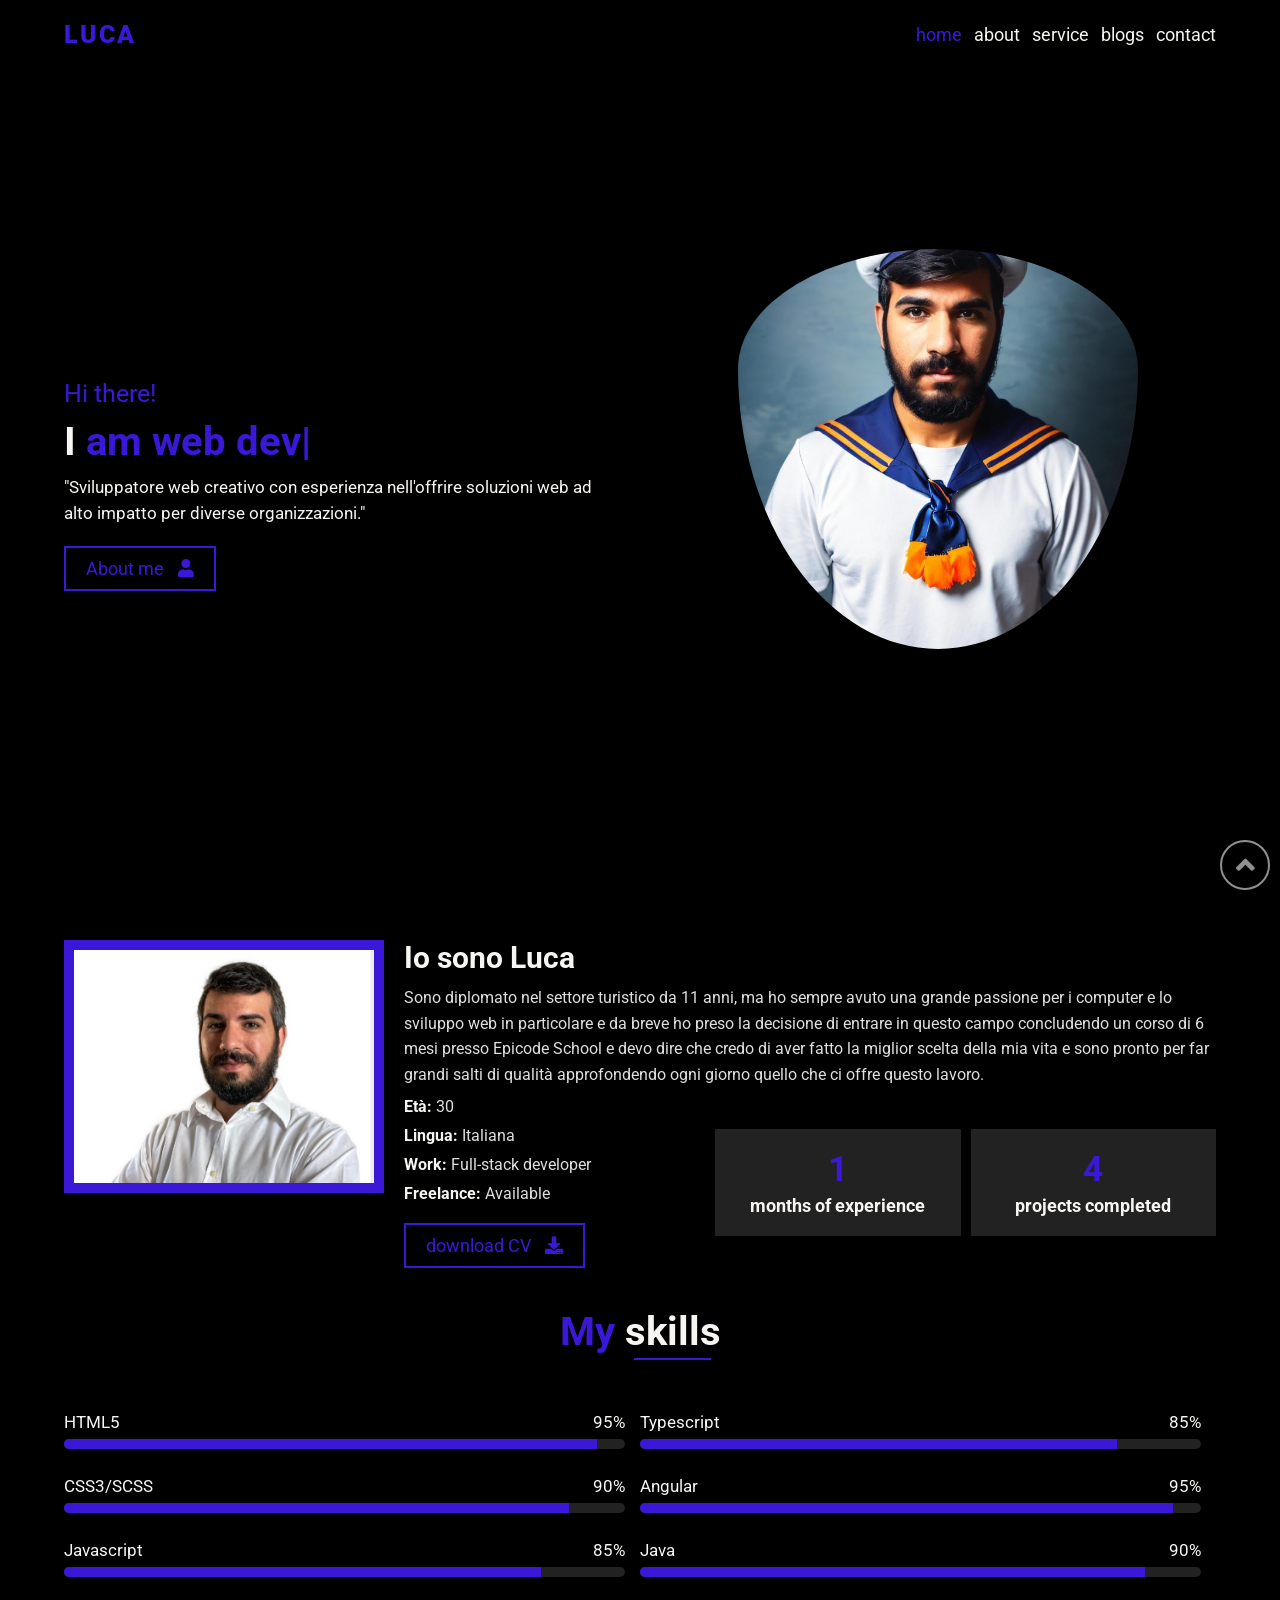
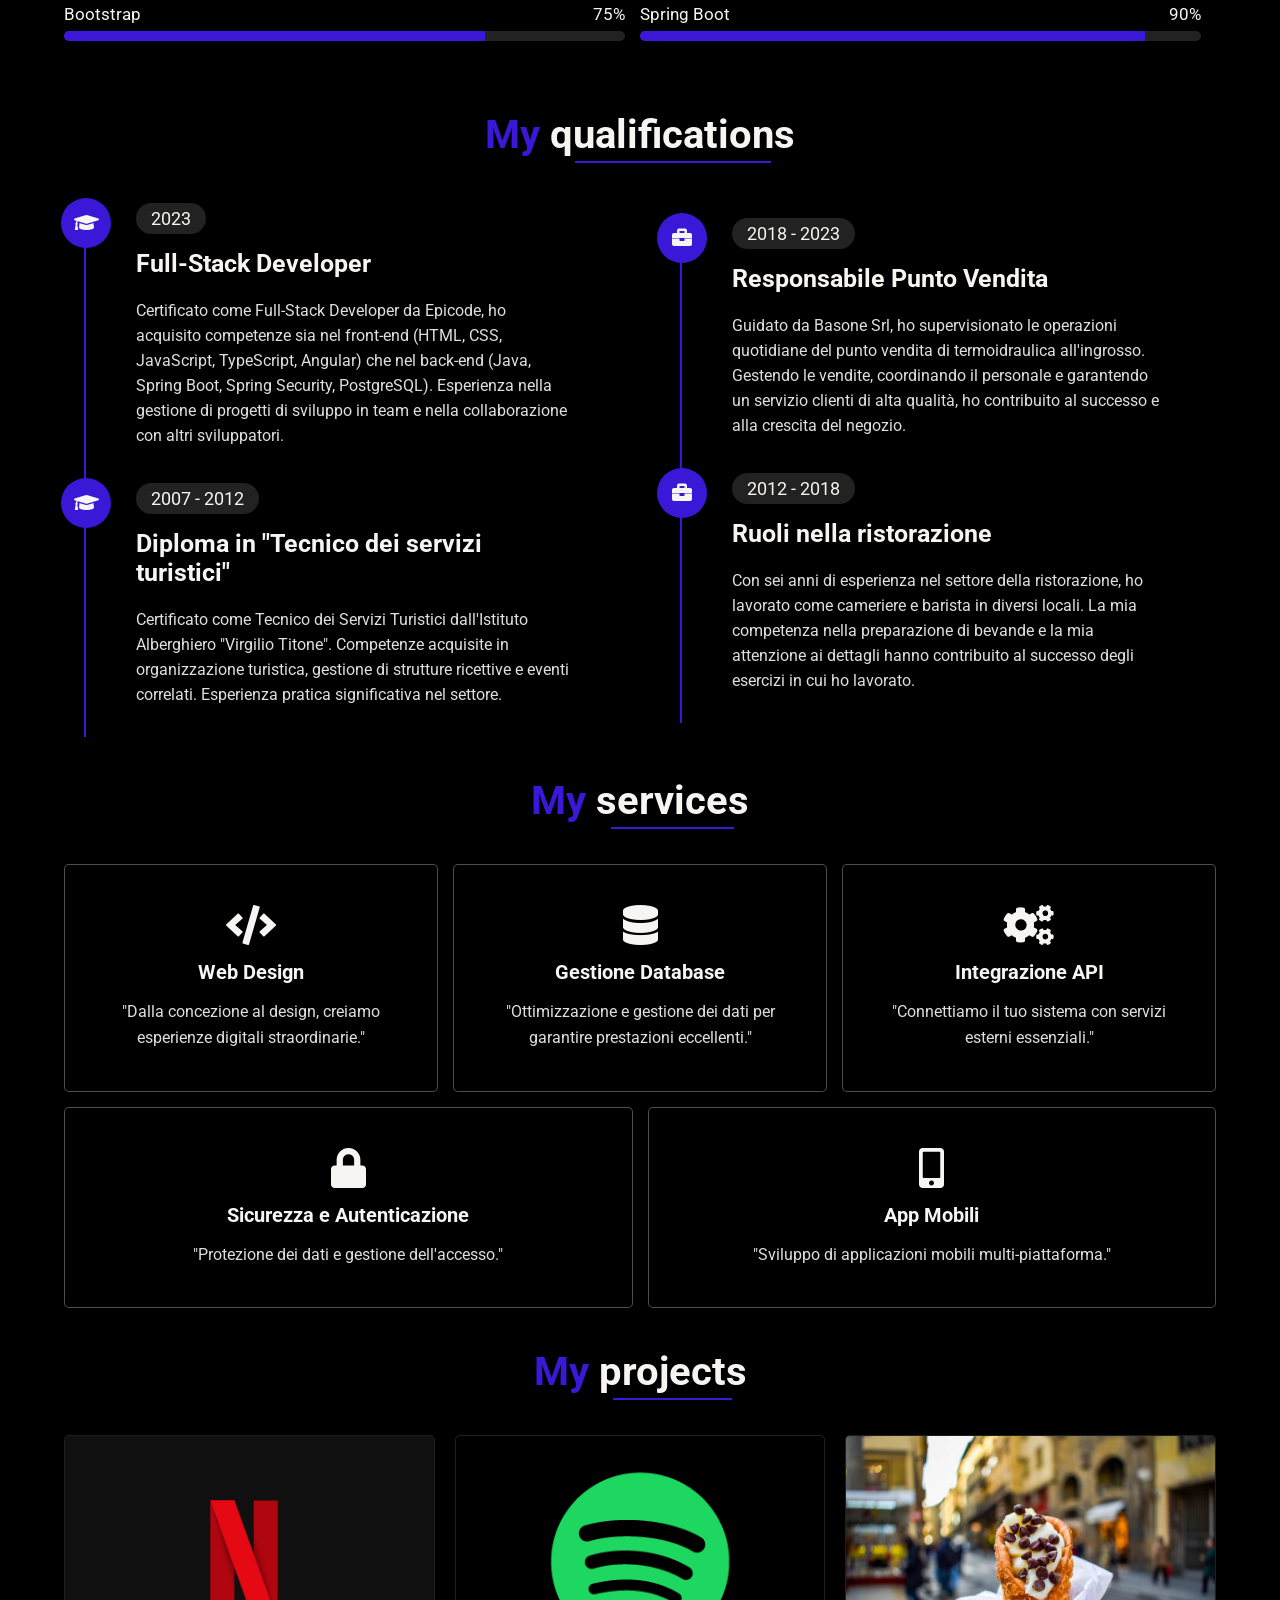
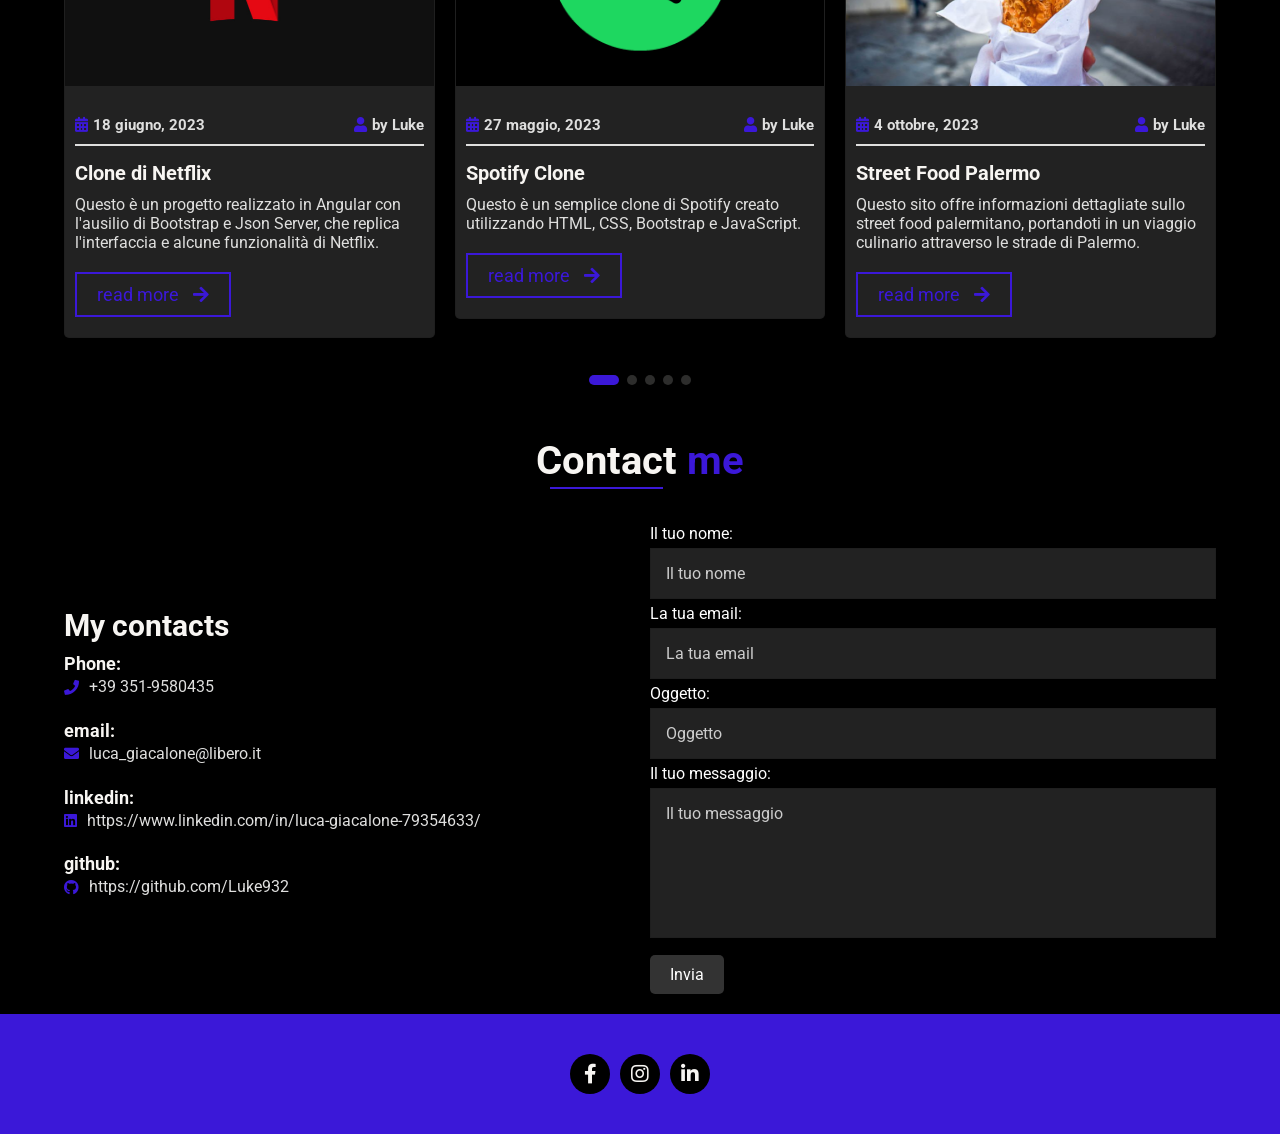
==== commit ff57091e: "form e-mail" ====
--- a/index.html
+++ b/index.html
@@ -1,5 +1,6 @@
 <!DOCTYPE html>
 <html lang="en">
+
 <head>
 
     <meta charset="UTF-8">
@@ -19,10 +20,55 @@
     <link rel="stylesheet" href="assets/vendors/magnific-popup/magnific-popup.css" />
 
     <!-- Custom Stylesheets -->
-    <link rel="stylesheet"  href="assets/css/main.css" />
+    <link rel="stylesheet" href="assets/css/main.css" />
     <link rel="stylesheet" href="assets/css/responsive.css" />
 
+    <style>
+        .contact-form {
+          flex: 1 1 42rem;
+          margin: auto;
+          flex-direction: column;
+        }
+      
+        .contact-form .box {
+          width: 100%;
+          text-transform: none;
+          color: #ccc;
+          font-size: 1.6rem;
+          border: 0.1rem solid rgba(0, 0, 0, 0.1);
+          padding: 1.5rem;
+          margin: 0.5rem 0;
+          background-color: #222;
+          outline: none;
+        }
+      
+        .contact-form .box:focus {
+          border-color: #fff;
+        }
+      
+        .contact-form .box::placeholder {
+          color: #ccc;
+        }
+      
+        .contact-form textarea {
+          height: 15rem;
+          resize: none;
+        }
+      
+        .contact-form .btn {
+          margin-top: 1rem;
+          background-color: #333;
+          color: #fff;
+          border: none;
+          border-radius: 5px;
+          padding: 10px 20px;
+          cursor: pointer;
+          font-size: 16px;
+        }
+      </style>
+
 </head>
+
 <body>
 
 
@@ -32,14 +78,14 @@
     </a>
     <!-------------------- Scroll-Top Area (End) -------------------->
 
-        
-
-     <!-------------------- Header Area (Start) -------------------->
-     <header class="header">
+
+
+    <!-------------------- Header Area (Start) -------------------->
+    <header class="header">
 
         <!-- Logo -->
         <a class="logo" href="#home">
-            <h2> Luca </h2> 
+            <h2> Luca </h2>
             <!-- <img src="assets/images/logo.png" alt="logo" /> -->
         </a>
         <!-- Logo End -->
@@ -49,17 +95,16 @@
             <a href="#home">home</a>
             <a href="#about">about</a>
             <a href="#service">service</a>
-            <a href="#portfolio">portfolio</a>
             <a href="#blog">blogs</a>
             <a href="#contact">contact</a>
         </nav>
 
         <!-- Menubar -->
         <div class="fas fa-bars" id="menu-btn"></div>
-        
+
     </header>
     <!-------------------- Header Area (End) -------------------->
- 
+
 
 
     <!-------------------- Home Area (Start) -------------------->
@@ -70,12 +115,13 @@
             <div class="content">
                 <div class="text">
                     <h2>Hi there!</h1>
-                    <h1>I Am a <span class="typing-text"></span></h1>
-                    <p>"Sviluppatore web creativo con esperienza nell'offrire soluzioni web ad alto impatto per diverse organizzazioni."</p>
-                    <a href="#" class="btn">About me <i class="fas fa-user"></i></a>
-                </div>
-            </div>
-    
+                        <h1>I <span class="typing-text"></span></h1>
+                        <p>"Sviluppatore web creativo con esperienza nell'offrire soluzioni web ad alto impatto per
+                            diverse organizzazioni."</p>
+                        <a href="#" class="btn">About me <i class="fas fa-user"></i></a>
+                </div>
+            </div>
+
             <div class="image">
                 <img src="assets/images/Home/WhatsApp Image 2023-10-23 at 17.18.10.jpeg" alt="Home-Image">
             </div>
@@ -96,11 +142,15 @@
             <div class="image">
                 <img src="assets/images/About/b2f00c16-ed05-45c0-9296-ca98640e2db4.jpg" alt="About-Image" />
             </div>
-    
+
             <div class="content">
 
                 <h2>Io sono Luca</h2>
-                <p>Sono diplomato nel settore turistico da 11 anni, ma ho sempre avuto una gran passione per i computer e lo sviluppo web in particolare, e da breve ho preso la decisione di entrare in questo campo concludendo un corso di 6 mesi presso Epicode School e devo dire che credo di aver fatto la miglior scelta della mia vita, e sono pronto per far gran salti di qualità approfondendo ogni giorno quello che ci offre questo lavoro.</p>
+                <p>Sono diplomato nel settore turistico da 11 anni, ma ho sempre avuto una grande passione per i
+                    computer e lo sviluppo web in particolare e da breve ho preso la decisione di entrare in questo
+                    campo concludendo un corso di 6 mesi presso Epicode School e devo dire che credo di aver fatto la
+                    miglior scelta della mia vita e sono pronto per far grandi salti di qualità approfondendo ogni
+                    giorno quello che ci offre questo lavoro.</p>
                 <div class="about-info">
 
                     <div class="info">
@@ -108,7 +158,8 @@
                         <h4>Lingua: <span>Italiana</span></h4>
                         <h4>Work: <span>Full-stack developer</span></h4>
                         <h4>Freelance: <span>Available</span></h4>
-                        <a href="assets/pdf/Full-Stack Web Development.pdf.pdf" class="btn">download CV <i class="fas fa-download"></i></a>
+                        <a href="assets/pdf/Full-Stack Web Development.pdf.pdf" class="btn">download CV <i
+                                class="fas fa-download"></i></a>
                     </div>
 
                     <div class="counting">
@@ -117,7 +168,7 @@
                             <h1 class="count" data-count="9">9+</h1>
                             <h3>months of experience</h3>
                         </div>
-                        
+
                         <div class="box">
                             <h1 class="count" data-count="20">20+</h1>
                             <h3>projects completed</h3>
@@ -125,9 +176,9 @@
                     </div>
 
                 </div>
-                
-            </div>
-            
+
+            </div>
+
         </div>
 
         <div class="skill-container">
@@ -135,7 +186,7 @@
             <div class="heading">
                 <h2>My <span>skills</span></h2>
             </div>
-    
+
             <div class="skills">
                 <div class="skill-item item1">
                     <div class="box">
@@ -155,7 +206,7 @@
                         <div class="progress-bar"> <span></span> </div>
                     </div>
                 </div>
-    
+
                 <div class="skill-item item2">
                     <div class="box">
                         <h3>Typescript<span> 85% </span> </h3>
@@ -174,21 +225,21 @@
                         <div class="progress-bar"> <span></span> </div>
                     </div>
                 </div>
-    
-            </div>
-    
+
+            </div>
+
         </div>
 
     </section>
     <!-------------------- About Area (End) -------------------->
 
-    
+
 
     <!-------------------- Qualification Area (Start) -------------------->
     <section class="qualification">
 
         <div class="heading">
-            <h2>My <span>qualification</span></h2>
+            <h2>My <span>qualifications</span></h2>
         </div>
 
         <div class="box-container">
@@ -200,20 +251,25 @@
                     <div class="content">
                         <span>2023</span>
                         <h3>Full-Stack Developer</h3>
-                        <p>Certificato come Full-Stack Developer da Epicode, ho acquisito competenze sia nel front-end (HTML, CSS, JavaScript, TypeScript, Angular) che nel back-end (Java, Spring Boot, Spring Security, PostgreSQL). Esperienza nella gestione di progetti di sviluppo in team e nella collaborazione con altri sviluppatori.</p>
-                    </div>
-                </div>
-    
+                        <p>Certificato come Full-Stack Developer da Epicode, ho acquisito competenze sia nel front-end
+                            (HTML, CSS, JavaScript, TypeScript, Angular) che nel back-end (Java, Spring Boot, Spring
+                            Security, PostgreSQL). Esperienza nella gestione di progetti di sviluppo in team e nella
+                            collaborazione con altri sviluppatori.</p>
+                    </div>
+                </div>
+
                 <div class="experience-item">
                     <i class="fas fa-graduation-cap"></i>
                     <div class="content">
                         <span>2007 - 2012</span>
                         <h3>Diploma in "Tecnico dei servizi turistici"</h3>
-                        <p>Certificato come Tecnico dei Servizi Turistici dall'Istituto Alberghiero "Virgilio Titone". Competenze acquisite in organizzazione turistica, gestione di strutture ricettive e eventi correlati. Esperienza pratica significativa nel settore.</p>
-                    </div>
-                </div>
-        
-              
+                        <p>Certificato come Tecnico dei Servizi Turistici dall'Istituto Alberghiero "Virgilio Titone".
+                            Competenze acquisite in organizzazione turistica, gestione di strutture ricettive e eventi
+                            correlati. Esperienza pratica significativa nel settore.</p>
+                    </div>
+                </div>
+
+
 
             </div>
 
@@ -224,21 +280,26 @@
                     <div class="content">
                         <span>2018 - 2023</span>
                         <h3>Responsabile Punto Vendita</h3>
-                        <p>Guidato da Basone Srl, ho supervisionato le operazioni quotidiane del punto vendita di termoidraulica all'ingrosso. Gestendo le vendite, coordinando il personale e garantendo un servizio clienti di alta qualità, ho contribuito al successo e alla crescita del negozio.</p>
-                    </div>
-                </div>
-    
+                        <p>Guidato da Basone Srl, ho supervisionato le operazioni quotidiane del punto vendita di
+                            termoidraulica all'ingrosso. Gestendo le vendite, coordinando il personale e garantendo un
+                            servizio clienti di alta qualità, ho contribuito al successo e alla crescita del negozio.
+                        </p>
+                    </div>
+                </div>
+
                 <div class="experience-item">
                     <i class="fas fa-briefcase"></i>
                     <div class="content">
                         <span>2012 - 2018</span>
                         <h3>Ruoli nella ristorazione</h3>
-                        <p>Con sei anni di esperienza nel settore della ristorazione, ho lavorato come cameriere e barista in diversi locali. La mia competenza nella preparazione di bevande e la mia attenzione ai dettagli hanno contribuito al successo degli esercizi in cui ho lavorato.</p>
-                    </div>
-                </div>
-    
-           
-    
+                        <p>Con sei anni di esperienza nel settore della ristorazione, ho lavorato come cameriere e
+                            barista in diversi locali. La mia competenza nella preparazione di bevande e la mia
+                            attenzione ai dettagli hanno contribuito al successo degli esercizi in cui ho lavorato.</p>
+                    </div>
+                </div>
+
+
+
             </div>
 
         </div>
@@ -262,32 +323,32 @@
                 <h3>Web Design</h3>
                 <p>"Dalla concezione al design, creiamo esperienze digitali straordinarie."</p>
             </div>
-            
+
             <div class="service-item">
                 <i class="fas fa-database"></i>
                 <h3>Gestione Database</h3>
                 <p>"Ottimizzazione e gestione dei dati per garantire prestazioni eccellenti."</p>
             </div>
-            
+
             <div class="service-item">
                 <i class="fas fa-cogs"></i>
                 <h3>Integrazione API</h3>
                 <p>"Connettiamo il tuo sistema con servizi esterni essenziali."</p>
             </div>
-            
-            
+
+
             <div class="service-item">
                 <i class="fas fa-lock"></i>
                 <h3>Sicurezza e Autenticazione</h3>
                 <p>"Protezione dei dati e gestione dell'accesso."</p>
             </div>
-            
+
             <div class="service-item">
                 <i class="fas fa-mobile-alt"></i>
                 <h3>App Mobili</h3>
                 <p>"Sviluppo di applicazioni mobili multi-piattaforma."</p>
             </div>
-            
+
 
         </div>
 
@@ -295,8 +356,8 @@
     <!-------------------- Services Area (End) -------------------->
 
 
-
     <!-------------------- Portfolio Area (Start) -------------------->
+    <!--
     <section class="portfolio" id="portfolio">
 
         <div class="heading">
@@ -347,6 +408,7 @@
         </div>
         
     </section>
+-->
     <!-------------------- Portfolio Area (End) -------------------->
 
 
@@ -483,9 +545,11 @@
                             <h5><i class="fas fa-user"></i><span>by Luke</span></h5>
                         </div>
                         <a class="main-heading" href="#">Clone di Netflix</a>
-                        <p>Questo è un progetto realizzato in Angular con l'ausilio di Bootstrap e Json Server, che replica l'interfaccia e alcune funzionalità di Netflix.
-                        </p>    
-                        <a href="https://github.com/Luke932/CORSO-EPICODE/tree/main/Corso_FRONT-END/ProgettiSettimanali/Mese.N.03/ProgettoSettimanaleN.03/project" class="btn">read more <i class="fas fa-arrow-right"></i></a>
+                        <p>Questo è un progetto realizzato in Angular con l'ausilio di Bootstrap e Json Server, che
+                            replica l'interfaccia e alcune funzionalità di Netflix.
+                        </p>
+                        <a href="https://github.com/Luke932/CORSO-EPICODE/tree/main/Corso_FRONT-END/ProgettiSettimanali/Mese.N.03/ProgettoSettimanaleN.03/project"
+                            class="btn">read more <i class="fas fa-arrow-right"></i></a>
                     </div>
                 </div>
 
@@ -498,10 +562,11 @@
                             <h5><i class="fas fa-calendar-alt"></i><span>27 maggio, 2023</span></h5>
                             <h5><i class="fas fa-user"></i><span>by Luke</span></h5>
                         </div>
-                        <a class="main-heading" href="https://luke932.github.io/Spotify-Clone/"">Spotify Clone</a>
-                        <p>Questo è un semplice clone di Spotify creato utilizzando HTML, CSS, Bootstrap e JavaScript. 
-                        </p>    
-                        <a href="https://github.com/Luke932/Spotify-Clone" class="btn">read more <i class="fas fa-arrow-right"></i></a>
+                        <a class="main-heading" href="https://luke932.github.io/Spotify-Clone/">Spotify Clone</a>
+                        <p>Questo è un semplice clone di Spotify creato utilizzando HTML, CSS, Bootstrap e JavaScript.
+                        </p>
+                        <a href="https://github.com/Luke932/Spotify-Clone" class="btn">read more <i
+                                class="fas fa-arrow-right"></i></a>
                     </div>
                 </div>
 
@@ -515,43 +580,47 @@
                             <h5><i class="fas fa-user"></i><span>by Luke</span></h5>
                         </div>
                         <a class="main-heading" href="#">Street Food Palermo</a>
-                        <p>Questo sito offre informazioni dettagliate sullo street food palermitano, portandoti in un viaggio culinario attraverso le strade di Palermo.
-                        </p>    
-                        <a href="https://github.com/Luke932/Capstone-Project" class="btn">read more <i class="fas fa-arrow-right"></i></a>
+                        <p>Questo sito offre informazioni dettagliate sullo street food palermitano, portandoti in un
+                            viaggio culinario attraverso le strade di Palermo.
+                        </p>
+                        <a href="https://github.com/Luke932/Capstone-Project" class="btn">read more <i
+                                class="fas fa-arrow-right"></i></a>
                     </div>
                 </div>
 
                 <div class="swiper-slide blog-item">
                     <div class="image">
-                        <img src="assets/images/Blogs/blog-4.png" alt="Blog-Image" />
+                        <img src="assets/images/Blogs/hero-img.png" alt="Blog-Image" />
                     </div>
                     <div class="content">
                         <div class="intro">
-                            <h5><i class="fas fa-calendar-alt"></i><span>1st jan, 2022</span></h5>
-                            <h5><i class="fas fa-user"></i><span>by admin</span></h5>
+                            <h5><i class="fas fa-calendar-alt"></i><span>12 maggio, 2023</span></h5>
+                            <h5><i class="fas fa-user"></i><span>by Luke</span></h5>
                         </div>
-                        <a class="main-heading" href="#">Websites & Tools For Every Web Developer</a>
-                        <p>Lorem ipsum dolor sit, amet consectetur adipisicing elit. 
-                            Nam possimus modi.
-                        </p>    
-                        <a href="#" class="btn">read more <i class="fas fa-arrow-right"></i></a>
+                        <a class="main-heading" href="https://luke932.github.io/Web-Students/">Web Students</a>
+                        <p>Benvenuti nel progetto Web Students! Questa è una pagina statica che fornisce informazioni
+                            sugli studenti e i corsi relativi alle diverse tecnologie.
+                        </p>
+                        <a href="https://github.com/Luke932/Web-Students" class="btn">read more <i
+                                class="fas fa-arrow-right"></i></a>
                     </div>
                 </div>
 
                 <div class="swiper-slide blog-item">
                     <div class="image">
-                        <img src="assets/images/Blogs/blog-5.png" alt="Blog-Image" />
+                        <img src="assets/images/Blogs/1_jfdwtvU6V6g99q3G7gq7dQ.png" alt="Blog-Image" />
                     </div>
                     <div class="content">
                         <div class="intro">
-                            <h5><i class="fas fa-calendar-alt"></i><span>1st jan, 2022</span></h5>
-                            <h5><i class="fas fa-user"></i><span>by admin</span></h5>
+                            <h5><i class="fas fa-calendar-alt"></i><span>12 maggio, 2023</span></h5>
+                            <h5><i class="fas fa-user"></i><span>by Luke</span></h5>
                         </div>
-                        <a class="main-heading" href="#">Top 10 CSS tricks for every web developer</a>
-                        <p>Lorem ipsum dolor sit, amet consectetur adipisicing elit. 
-                            Nam possimus modi.
-                        </p>    
-                        <a href="#" class="btn">read more <i class="fas fa-arrow-right"></i></a>
+                        <a class="main-heading" href="https://luke932.github.io/Clone-di-Medium/">Clone di Medium</a>
+                        <p>Benvenuti nel progetto Medium Clone! Questo progetto è un clone semplificato del famoso sito
+                            di pubblicazione di contenuti Medium.
+                        </p>
+                        <a href="https://github.com/Luke932/Clone-di-Medium" class="btn">read more <i
+                                class="fas fa-arrow-right"></i></a>
                     </div>
                 </div>
 
@@ -579,8 +648,8 @@
 
                 <h3>My contacts</h3>
 
-               
-    
+
+
                 <div class="info-item">
                     <h4>Phone:</h4>
                     <div class="detail">
@@ -588,7 +657,7 @@
                         <p>+39 351-9580435</p>
                     </div>
                 </div>
-    
+
                 <div class="info-item">
                     <h4>email:</h4>
                     <div class="detail">
@@ -619,21 +688,23 @@
                     </div>
                 </div>
             </div>
-    <!--
-            <form method="post" class="contact-form" id="contactUs-Form" action="invia_email.php">
-                    
-                <input type="text" name="name" class="box" id="name" placeholder="name" required />
-                <input type="email" name="email" class="box" id="email" placeholder="email" required />
-                <input type="text" name="subject" class="box" id="subject" placeholder="subject" required />
-                <textarea cols="30" rows="10" name="comment" id="comment" class="box" placeholder="message"></textarea>
-                <button type="submit" class="btn" name="submit" id="submit">send message</button>
-                
-                <span class="alert" id="msg"></span>
-                
-            </form>
-     
-
-        -->
+
+
+            <form class="contact-form" action="https://formspree.io/f/mnqkwwnb" method="POST">
+                <label for="nome">Il tuo nome:</label>
+                <input class="box" type="text" name="nome" id="nome" placeholder="Il tuo nome">
+              
+                <label for="email">La tua email:</label>
+                <input class="box" type="email" name="email" id="email" placeholder="La tua email">
+              
+                <label for="oggetto">Oggetto:</label>
+                <input class="box" type="text" name="oggetto" id="oggetto" placeholder="Oggetto">
+              
+                <label for="messaggio">Il tuo messaggio:</label>
+                <textarea class="box" name="messaggio" id="messaggio" placeholder="Il tuo messaggio"></textarea>
+              
+                <button class="btn" type="submit">Invia</button>
+              </form>
         </div>
 
     </section>
@@ -649,7 +720,7 @@
             <a href="https://www.linkedin.com/in/luca-giacalone-79354633/" class="fab fa-linkedin-in"></a>
         </div>
 
-       
+
     </footer>
     <!-------------------- Footer Area (End) -------------------->
 
@@ -681,7 +752,7 @@
     <script>
         var typed = new Typed('.typing-text', {
 
-            strings: ['Web developer'],
+            strings: ["am web developer", "love Angular♥", "love Java♥", "love Spring Boot♥"],
             typeSpeed: 120,
             loop: true
         });
@@ -689,24 +760,25 @@
 
     <!-- Contact-Form Script -->
     <script>
-        jQuery('#contactUs-Form').on('submit',function(e){
-          jQuery('#msg').html('');
-          jQuery('#submit').html('Please wait');
-          jQuery('#submit').attr('disabled',true);
-          jQuery.ajax({
-              url:'assets/php/submit.php',
-              type:'post',
-              data:jQuery('#contactUs-Form').serialize(),
-              success:function(result){
-                  jQuery('#msg').html(result);
-                  jQuery('#submit').html('Submit');
-                  jQuery('#submit').attr('disabled',false);
-                  jQuery('#contactUs-Form')[0].reset();
-              }
-          });
-          e.preventDefault();
+        jQuery('#contactUs-Form').on('submit', function (e) {
+            jQuery('#msg').html('');
+            jQuery('#submit').html('Please wait');
+            jQuery('#submit').attr('disabled', true);
+            jQuery.ajax({
+                url: 'assets/php/submit.php',
+                type: 'post',
+                data: jQuery('#contactUs-Form').serialize(),
+                success: function (result) {
+                    jQuery('#msg').html(result);
+                    jQuery('#submit').html('Submit');
+                    jQuery('#submit').attr('disabled', false);
+                    jQuery('#contactUs-Form')[0].reset();
+                }
+            });
+            e.preventDefault();
         });
     </script>
 
 </body>
+
 </html>
--- a/assets/css/main.css
+++ b/assets/css/main.css
@@ -1097,6 +1097,11 @@
     margin-top: 1rem;
 }
 
+label {
+    color:white;
+    font-size: 1.6rem;
+}
+
 /*--------------------- 11- Contact Area CSS (End) ---------------------*/
 
 
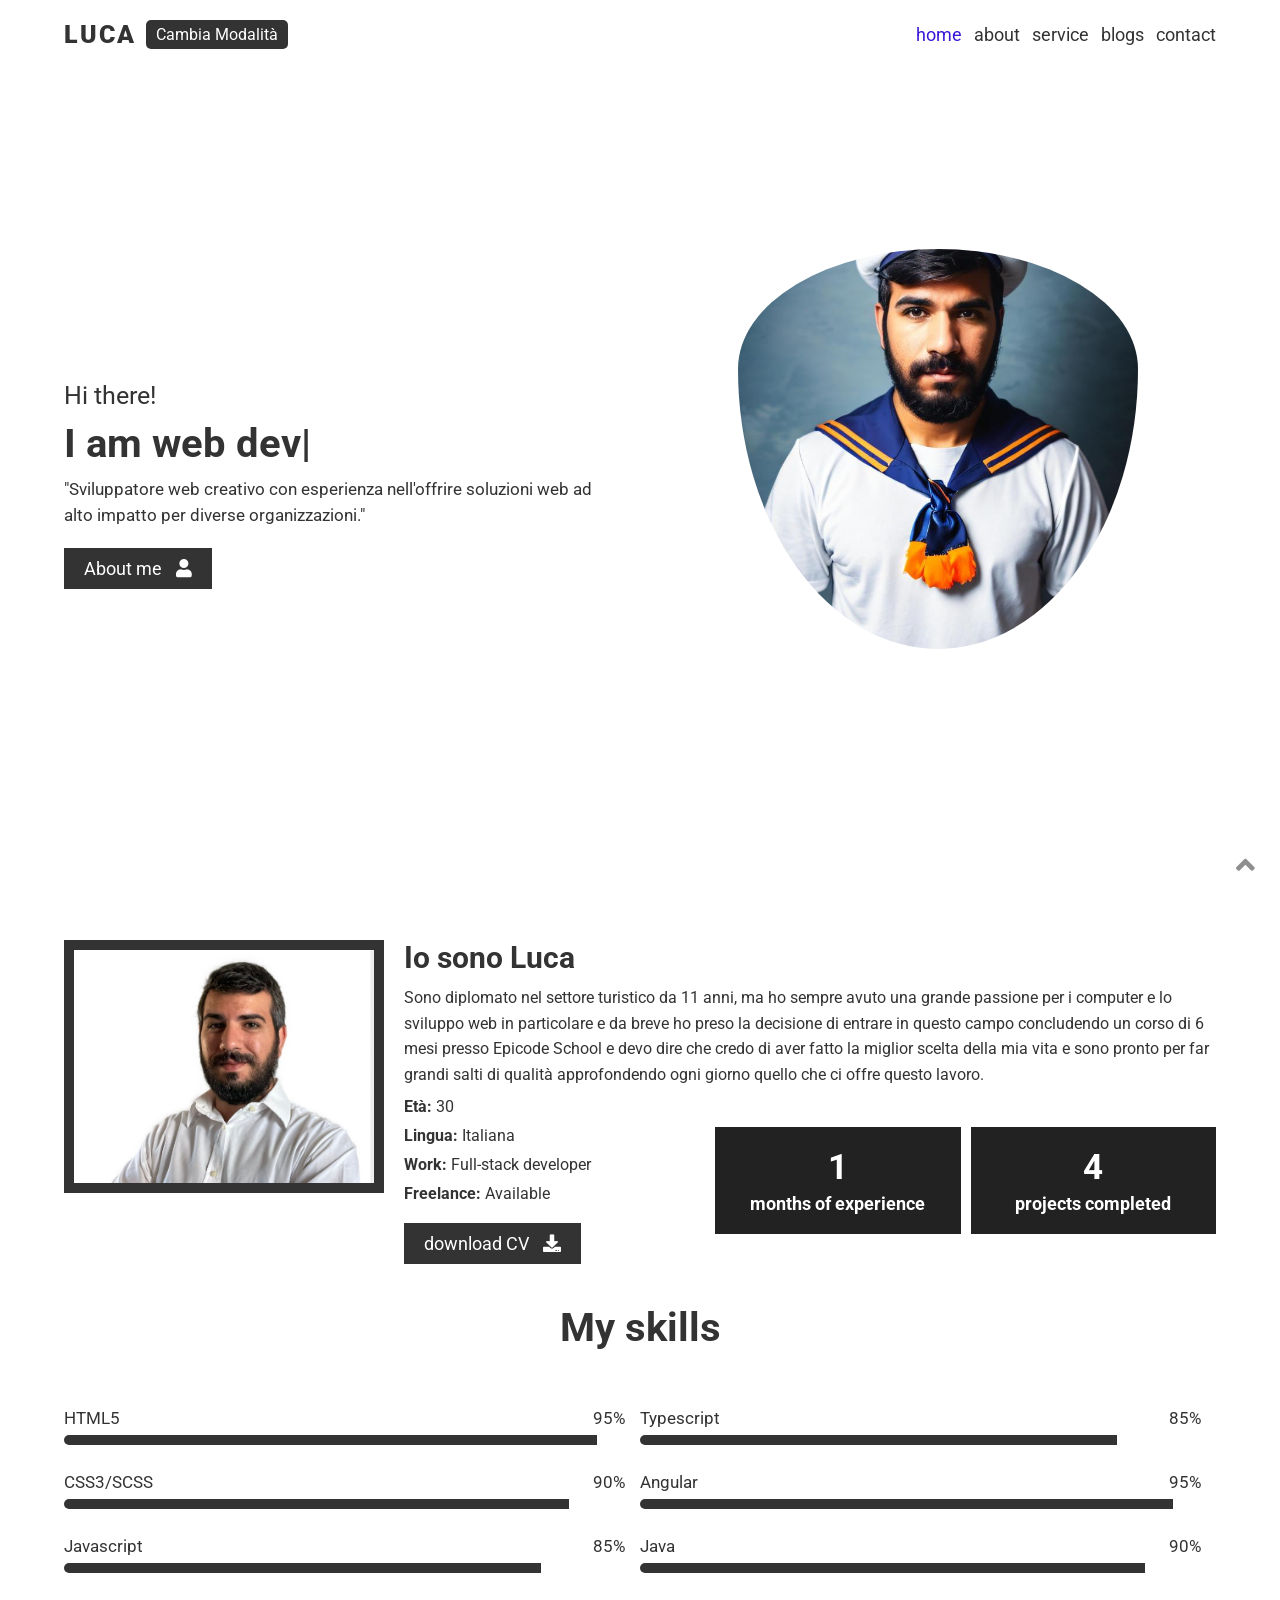
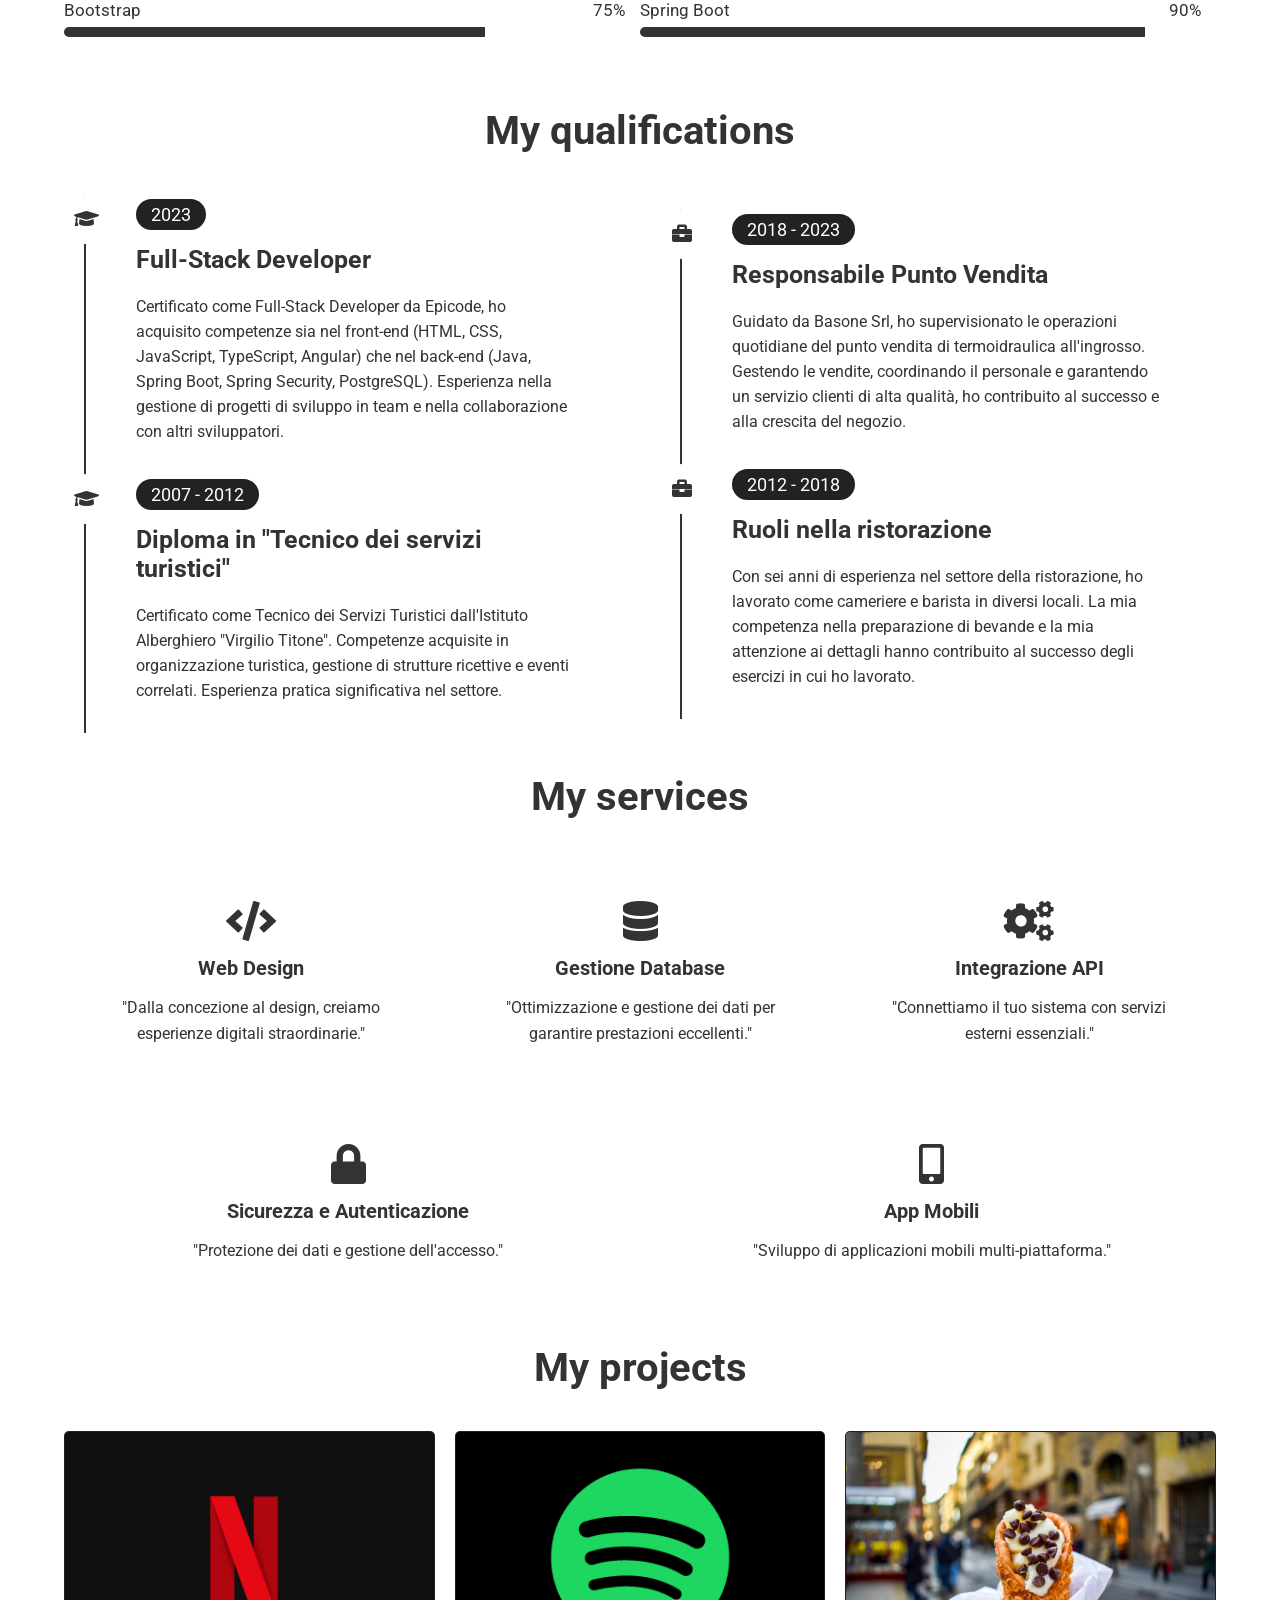
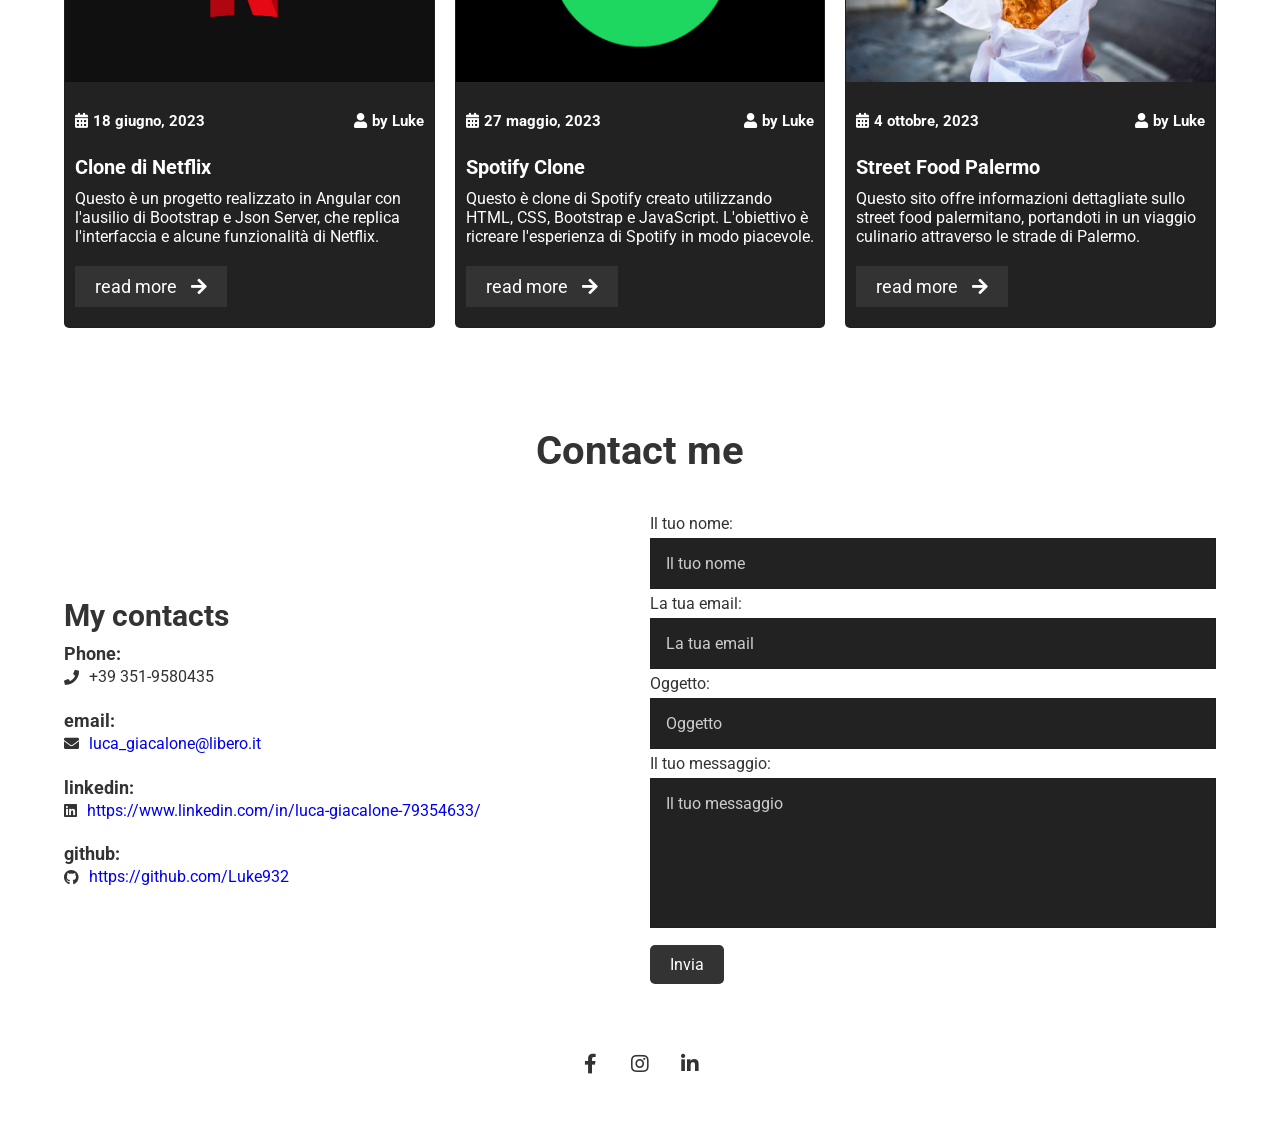
==== commit ef3e3d5f: "start mood light" ====
--- a/index.html
+++ b/index.html
@@ -1,5 +1,5 @@
 <!DOCTYPE html>
-<html lang="en">
+<html class="light-mode" lang="en">
 
 <head>
 
@@ -40,6 +40,10 @@
           margin: 0.5rem 0;
           background-color: #222;
           outline: none;
+        }
+
+        .light-mode .contact-form{
+            color: white !important;
         }
       
         .contact-form .box:focus {
@@ -86,10 +90,11 @@
         <!-- Logo -->
         <a class="logo" href="#home">
             <h2> Luca </h2>
+            <button id="toggle-mode">Cambia Modalità</button>
             <!-- <img src="assets/images/logo.png" alt="logo" /> -->
         </a>
         <!-- Logo End -->
-
+        
         <!-- Navbar -->
         <nav class="navbar">
             <a href="#home">home</a>
@@ -563,7 +568,7 @@
                             <h5><i class="fas fa-user"></i><span>by Luke</span></h5>
                         </div>
                         <a class="main-heading" href="https://luke932.github.io/Spotify-Clone/">Spotify Clone</a>
-                        <p>Questo è un semplice clone di Spotify creato utilizzando HTML, CSS, Bootstrap e JavaScript.
+                        <p>Questo è clone di Spotify creato utilizzando HTML, CSS, Bootstrap e JavaScript. L'obiettivo è ricreare l'esperienza di Spotify in modo piacevole.
                         </p>
                         <a href="https://github.com/Luke932/Spotify-Clone" class="btn">read more <i
                                 class="fas fa-arrow-right"></i></a>
--- a/assets/css/main.css
+++ b/assets/css/main.css
@@ -22,12 +22,47 @@
 /*--------------------- 0- Global CSS (Start) ---------------------*/
 @import url('https://fonts.googleapis.com/css2?family=Roboto:wght@100;300;400;500;700;900&display=swap');
 
-:root{
+
+
+.light-mode {
+    background-color: #fff;
+    color: #333;
+  }
+  
+  .light-mode .box {
+    background-color: #fff;
+    color: #333;
+  }
+  
+  .light-mode label {
+    color: #333;
+  }
+  
+  .light-mode .btn {
+    background-color: #333;
+    color: #fff;
+  }
+  
+
+  :root {
     --purple: #3b18d8;
     --black: #000000;
     --white: #F7F5F2;
     --grey: #DFDFDE;
-}
+
+  }
+  
+  .light-mode {
+    --purple: var(--light-purple); /* --purple ora utilizzerà la variabile --light-purple */
+    --black: var(--light-black);
+    --white: var(--light-white);   /* --white ora utilizzerà la variabile --light-white */
+    --grey: var(--light-grey);     /* --grey ora utilizzerà la variabile --light-grey */
+  }
+
+  .light-mode .logo {
+    color: #333;
+  }
+  
 
 *{
     font-family: 'Roboto', sans-serif;
@@ -180,6 +215,33 @@
     background: rgba(0, 0, 0, 0.8);
 }
 
+.light-mode header.sticky{
+    background: white;
+}
+
+header .logo {
+    display: flex;
+}
+
+header .logo h2 {
+    margin-right: 1rem;
+}
+
+header .logo button{
+    background-color: #333;
+    color: #fff;
+    border: none;
+    border-radius: 5px;
+    padding: 5px 10px;
+    font-size: 16px;
+    cursor: pointer;
+    transition: background-color 0.3s ease;
+}
+
+header .logo button:hover{
+    background-color: #555;
+}
+
 header .logo h2{
     font-size: 2.5rem;
     font-weight: 900;
@@ -197,6 +259,12 @@
 header .navbar a:hover,
 header .navbar a.active{
     color: var(--purple);
+}
+
+
+.light-mode header .navbar a:hover,
+.light-mode header .navbar a.active{
+    color: #3b18d8 !important;
 }
 
 header #menu-btn{
@@ -334,6 +402,10 @@
     border: 1rem solid var(--purple);
 }
 
+.light-mode .about .image img{
+    border: 1rem solid #333 !important;
+}
+
 .about .content{
     -webkit-box-flex: 1;
     -ms-flex: 1 1 55rem;
@@ -428,6 +500,15 @@
     color: var(--white);
 }
 
+.light-mode .counting .box h1{
+    color: white !important;
+}
+
+.light-mode .counting .box h3{
+    font-size: 1.8rem;
+    color: white !important;
+}
+
 .skill-container{
     padding: 2rem 0;
 }
@@ -472,10 +553,18 @@
     border-radius: 50rem;
 }
 
+.light-mode .skill-item .box .progress-bar{
+    background-color: white !important;
+}
+
  .skill-item .box .progress-bar span{
     display:block;
     height:100%;
     background: var(--purple);
+}
+
+.light-mode .skill-item .box .progress-bar span{
+    background: #333 !important;
 }
 
  .skill-item.item1 .box:nth-child(1) .progress-bar span{
@@ -544,6 +633,10 @@
     padding: 0 3rem 2rem 3rem;
     border-left: 0.2rem solid var(--purple);
     margin-left: 2rem;
+}
+
+.light-mode .experience-item{
+    border-left: 0.2rem solid #333 !important;
 }
 
 .experience-item i{
@@ -560,6 +653,12 @@
     background:var(--purple);
 }
 
+.light-mode .experience-item i{
+    color: #333 !important;
+    background: white !important;
+}
+
+
 .experience-item .content{
     border-radius: 0.5rem;
     padding: 1rem 2rem;
@@ -574,6 +673,10 @@
     border-radius: 50rem;
 }
 
+.light-mode .experience-item span{
+    color: white !important;
+}
+
 .experience-item h3{
     font-size: 2.5rem;
     color: var(--white);
@@ -585,6 +688,7 @@
     font-size: 1.6rem;
     line-height: 2.5rem;
 }
+
 
 /*--------------------- 6- Qualification Area CSS (End) ---------------------*/
 
@@ -931,6 +1035,10 @@
     padding: 2rem 1rem;
 }
 
+.light-mode .blog-item .content{
+    color: white !important;
+}
+
 .blog-item .content .intro{
     display: -webkit-box;
     display: -ms-flexbox;
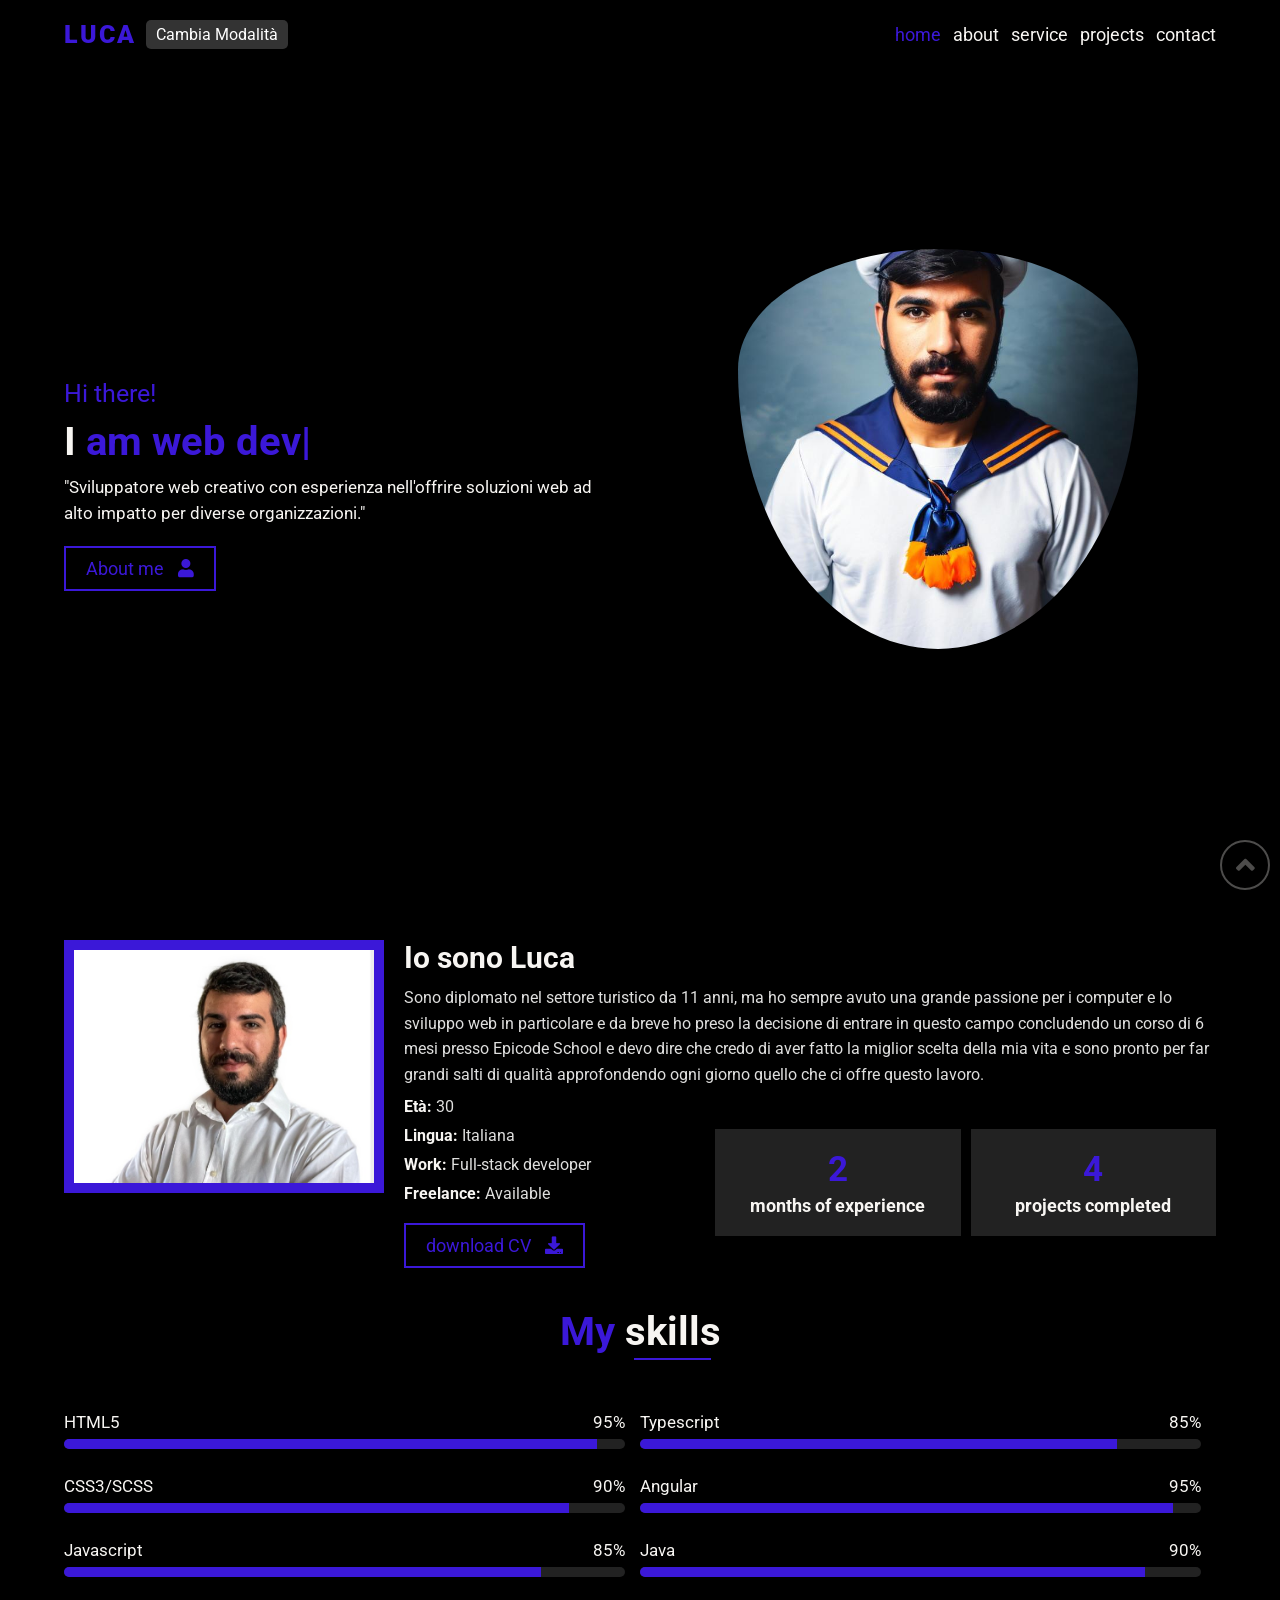
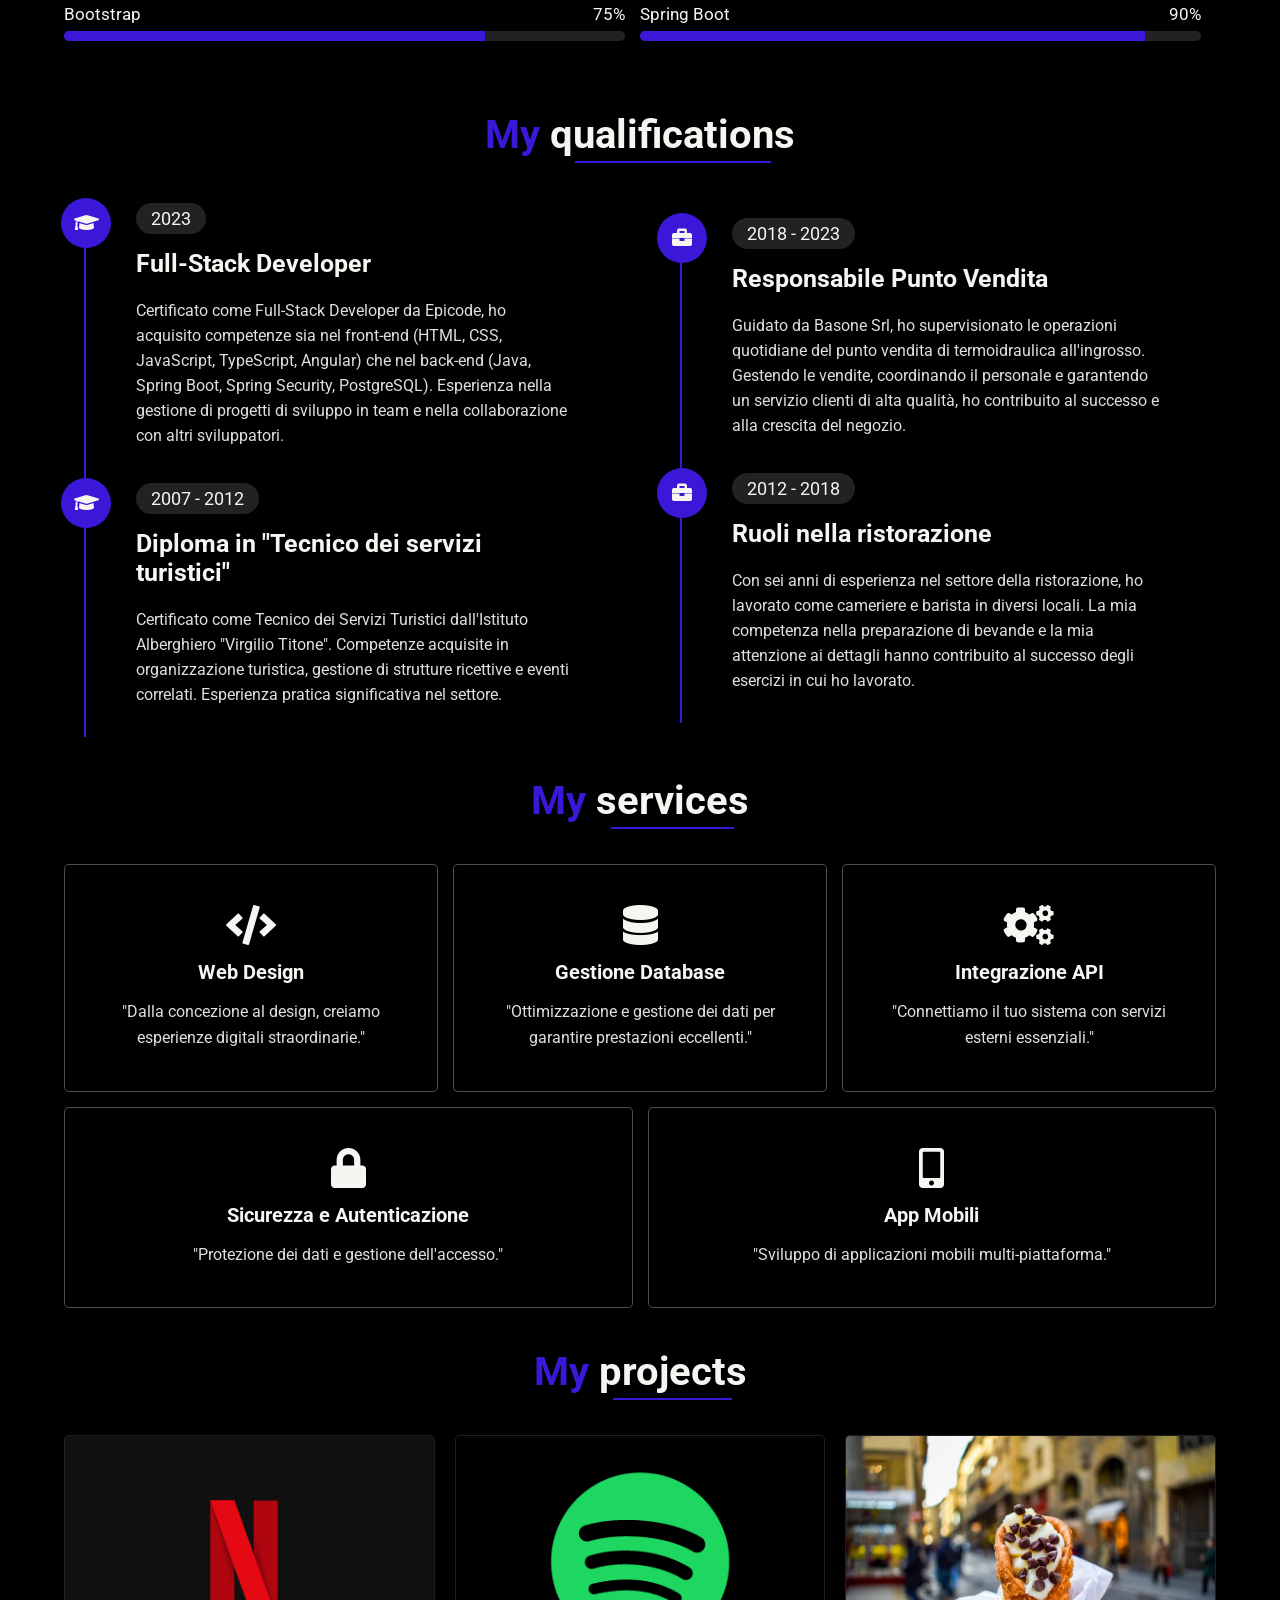
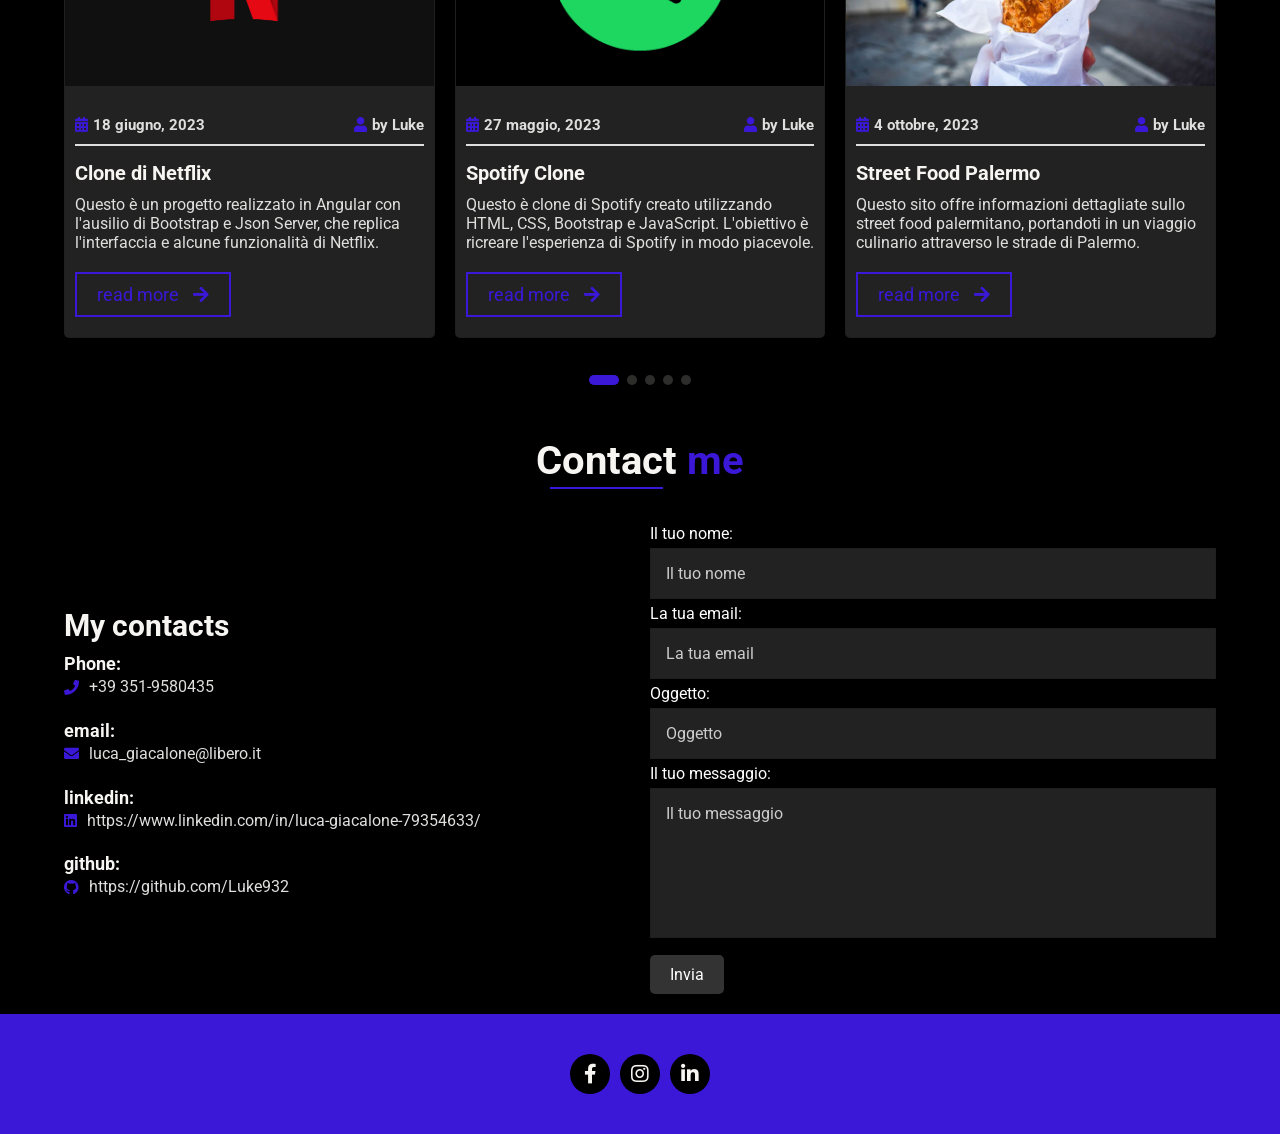
==== commit 11fe0686: "update" ====
--- a/index.html
+++ b/index.html
@@ -1,5 +1,5 @@
 <!DOCTYPE html>
-<html class="light-mode" lang="en">
+<html lang="en">
 
 <head>
 
@@ -90,7 +90,7 @@
         <!-- Logo -->
         <a class="logo" href="#home">
             <h2> Luca </h2>
-            <button id="toggle-mode">Cambia Modalità</button>
+            <button id="toggle-mode" aria-label="Toggle Light Mode">Cambia Modalità</button>
             <!-- <img src="assets/images/logo.png" alt="logo" /> -->
         </a>
         <!-- Logo End -->
@@ -100,7 +100,7 @@
             <a href="#home">home</a>
             <a href="#about">about</a>
             <a href="#service">service</a>
-            <a href="#blog">blogs</a>
+            <a href="#blog">projects</a>
             <a href="#contact">contact</a>
         </nav>
 
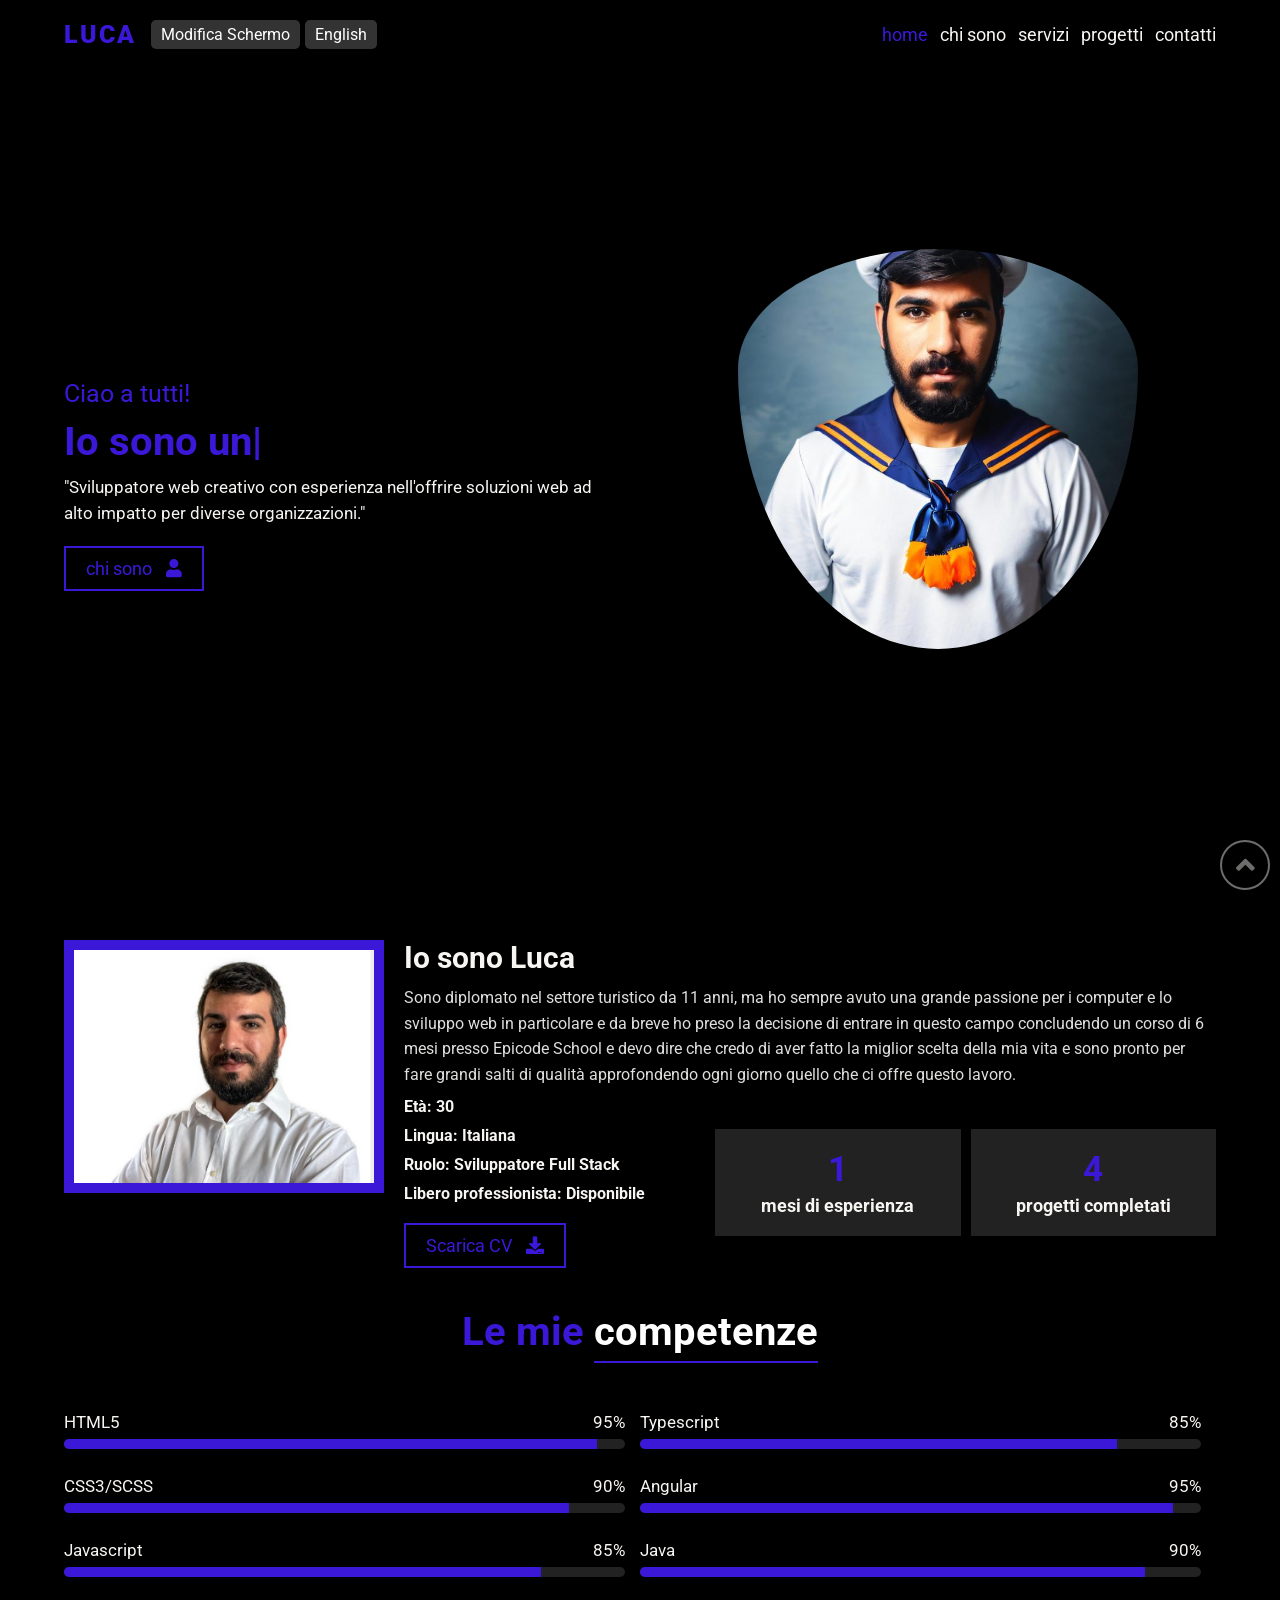
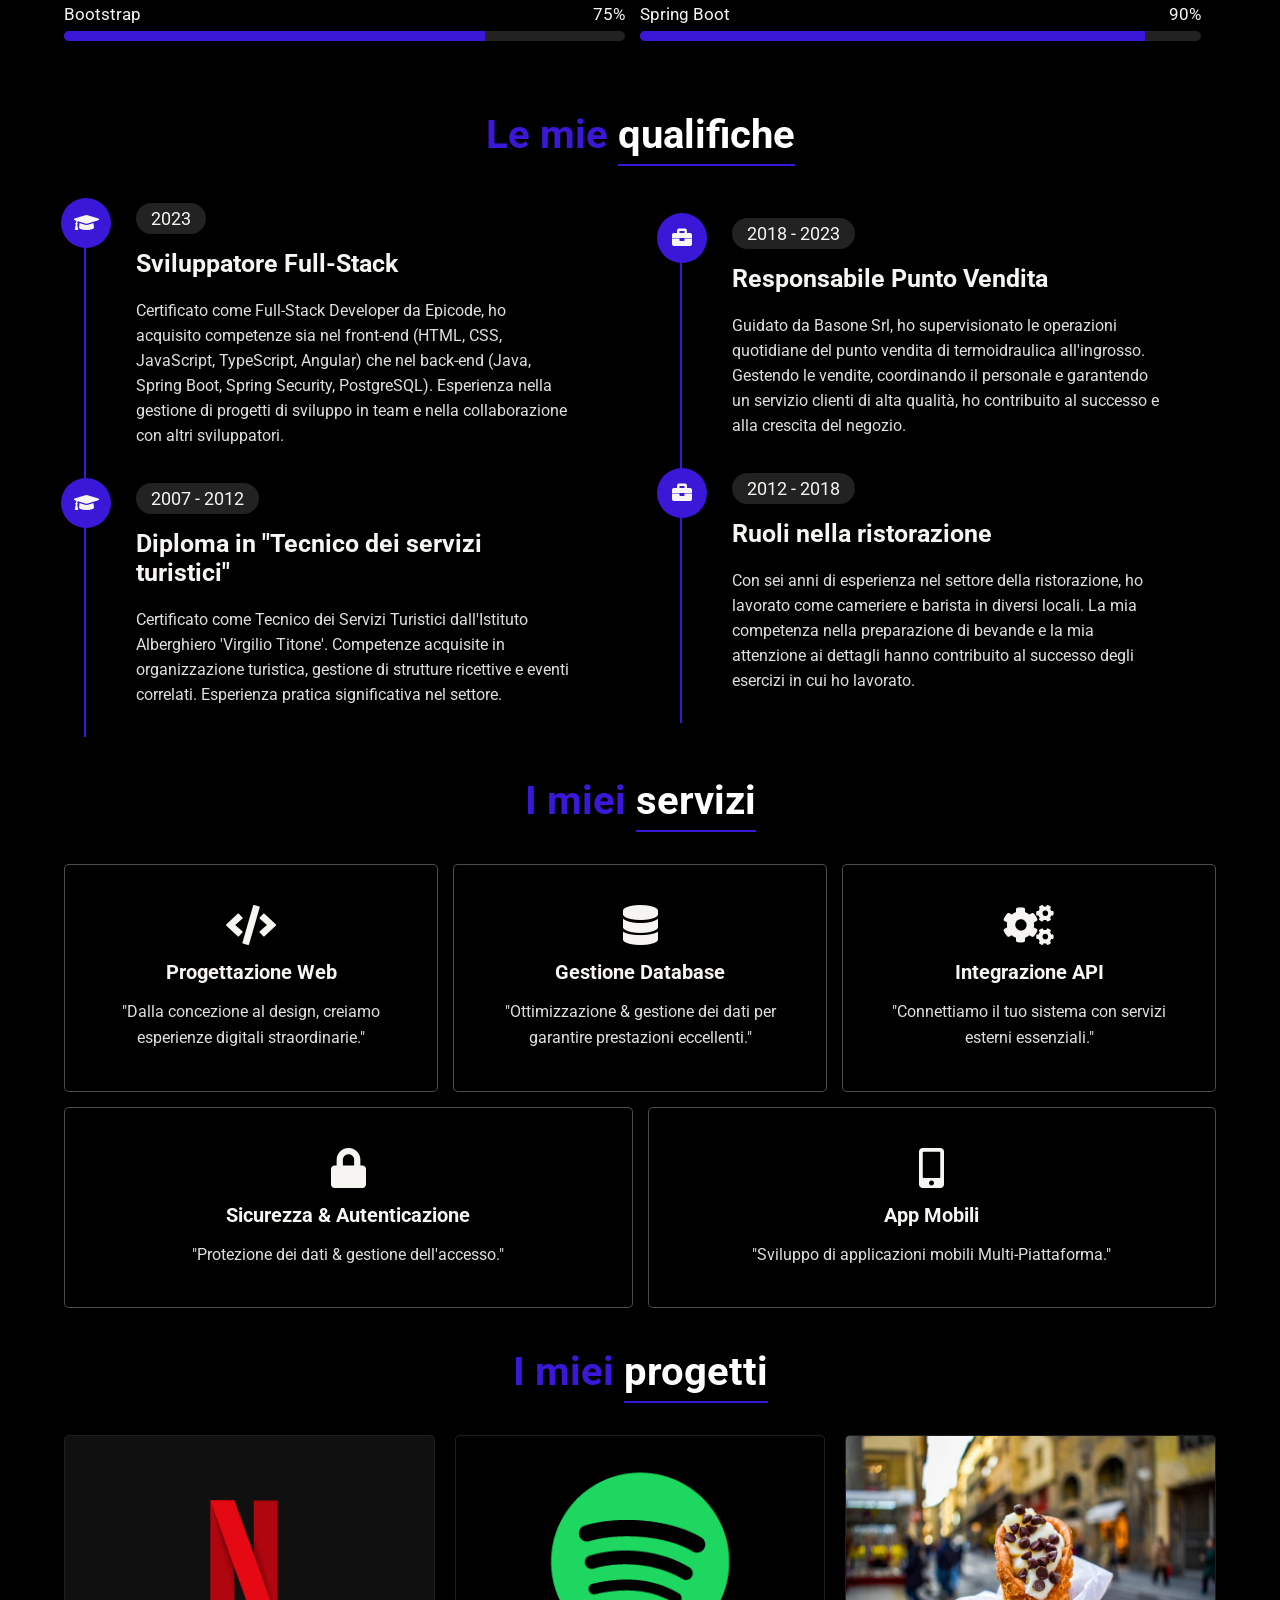
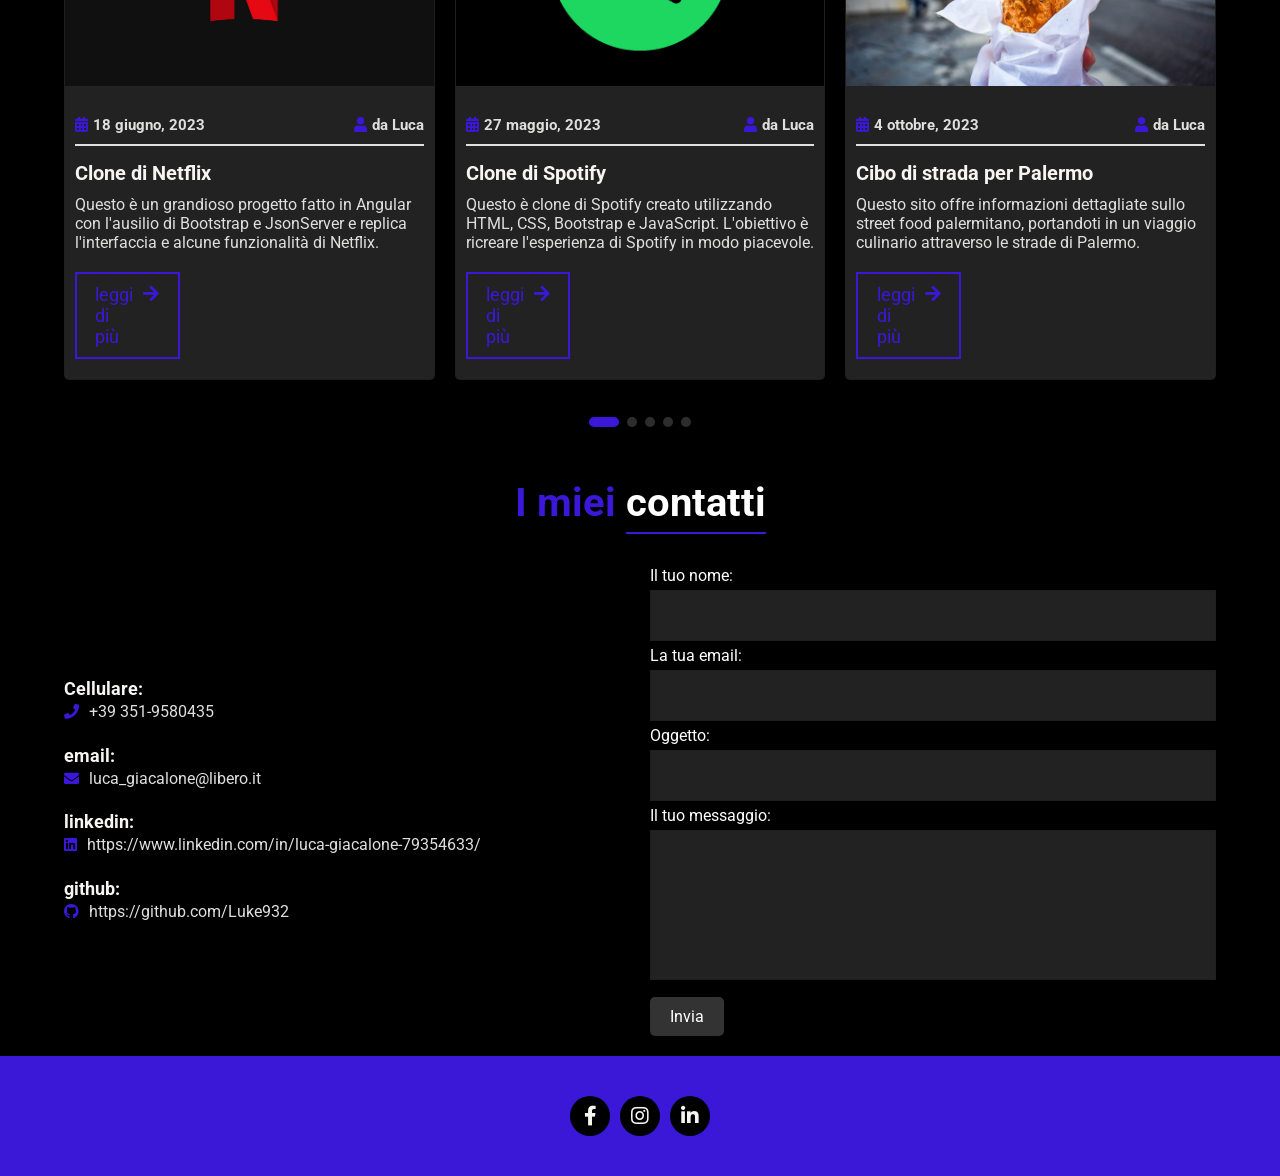
==== commit 4f059e3c: "switch english" ====
--- a/index.html
+++ b/index.html
@@ -90,7 +90,8 @@
         <!-- Logo -->
         <a class="logo" href="#home">
             <h2> Luca </h2>
-            <button id="toggle-mode" aria-label="Toggle Light Mode">Cambia Modalità</button>
+            <button id="toggle-mode" class="translatable" aria-label="Toggle Light Mode">Modifica Schermo</button>
+            <button id="toggle-language" class="translatable">English</button>
             <!-- <img src="assets/images/logo.png" alt="logo" /> -->
         </a>
         <!-- Logo End -->
@@ -98,10 +99,10 @@
         <!-- Navbar -->
         <nav class="navbar">
             <a href="#home">home</a>
-            <a href="#about">about</a>
-            <a href="#service">service</a>
-            <a href="#blog">projects</a>
-            <a href="#contact">contact</a>
+            <a class="translatable" href="#about">chi sono</a>
+            <a class="translatable" href="#service">servizi</a>
+            <a class="translatable" href="#blog">progetti</a>
+            <a class="translatable" href="#contact">contatti</a>
         </nav>
 
         <!-- Menubar -->
@@ -119,11 +120,14 @@
 
             <div class="content">
                 <div class="text">
-                    <h2>Hi there!</h1>
-                        <h1>I <span class="typing-text"></span></h1>
-                        <p>"Sviluppatore web creativo con esperienza nell'offrire soluzioni web ad alto impatto per
+                    <h2 class="translatable">Ciao a tutti!</h1>
+                        <h1><span class="typing-text"></span></h1>
+                        <p class="translatable">"Sviluppatore web creativo con esperienza nell'offrire soluzioni web ad alto impatto per
                             diverse organizzazioni."</p>
-                        <a href="#" class="btn">About me <i class="fas fa-user"></i></a>
+                            <div class="chisono btn">
+                                <a href="#" class="translatable">chi sono</a>
+                                <i class="fas fa-user"></i>
+                            </div>
                 </div>
             </div>
 
@@ -150,33 +154,40 @@
 
             <div class="content">
 
-                <h2>Io sono Luca</h2>
-                <p>Sono diplomato nel settore turistico da 11 anni, ma ho sempre avuto una grande passione per i
-                    computer e lo sviluppo web in particolare e da breve ho preso la decisione di entrare in questo
-                    campo concludendo un corso di 6 mesi presso Epicode School e devo dire che credo di aver fatto la
-                    miglior scelta della mia vita e sono pronto per far grandi salti di qualità approfondendo ogni
-                    giorno quello che ci offre questo lavoro.</p>
+                <h2 class="translatable">Io sono Luca</h2>
+                <p class="translatable">Sono diplomato nel settore turistico da 11 anni, ma ho sempre avuto una grande passione per i computer e lo sviluppo web in particolare e da breve ho preso la decisione di entrare in questo campo concludendo un corso di 6 mesi presso Epicode School e devo dire che credo di aver fatto la miglior scelta della mia vita e sono pronto per fare grandi salti di qualità approfondendo ogni giorno quello che ci offre questo lavoro.</p>
                 <div class="about-info">
 
                     <div class="info">
-                        <h4>Età: <span>30</span></h4>
-                        <h4>Lingua: <span>Italiana</span></h4>
-                        <h4>Work: <span>Full-stack developer</span></h4>
-                        <h4>Freelance: <span>Available</span></h4>
-                        <a href="assets/pdf/Full-Stack Web Development.pdf.pdf" class="btn">download CV <i
-                                class="fas fa-download"></i></a>
+                        <div class="display">
+                            <h4 class="translatable">Età:&nbsp;</h4>
+                            <h4>30</h4>
+                        </div>
+                        <div class="display">
+                            <h4 class="translatable">Lingua:&nbsp;</h4>
+                            <h4 class="translatable">Italiana</h4>
+                        </div>
+                        <div class="display">
+                            <h4 class="translatable">Ruolo:&nbsp;</h4>
+                            <h4 class="translatable">Sviluppatore Full Stack</h4>
+                        </div>
+                        <div class="display">
+                            <h4 class="translatable">Libero professionista:&nbsp;</h4>
+                            <h4 class="translatable">Disponibile</h4>
+                        </div>
+                        <a href="assets/pdf/Full-Stack Web Development.pdf.pdf" class="btn translatable">Scarica CV <i class="fas fa-download"></i></a>
                     </div>
 
                     <div class="counting">
 
                         <div class="box">
                             <h1 class="count" data-count="9">9+</h1>
-                            <h3>months of experience</h3>
+                            <h3 class="translatable">mesi di esperienza</h3>
                         </div>
 
                         <div class="box">
                             <h1 class="count" data-count="20">20+</h1>
-                            <h3>projects completed</h3>
+                            <h3 class="translatable">progetti completati</h3>
                         </div>
                     </div>
 
@@ -189,7 +200,10 @@
         <div class="skill-container">
 
             <div class="heading">
-                <h2>My <span>skills</span></h2>
+                <div class="display">
+                    <h2 class="translatable">Le mie&nbsp;</h2>
+                    <h2 class="translatable">competenze</h2>
+                </div>
             </div>
 
             <div class="skills">
@@ -244,7 +258,10 @@
     <section class="qualification">
 
         <div class="heading">
-            <h2>My <span>qualifications</span></h2>
+            <div class="display">
+                <h2 class="translatable">Le mie&nbsp;</h2>
+                <h2 class="translatable">qualifiche</h2>
+            </div>
         </div>
 
         <div class="box-container">
@@ -255,11 +272,8 @@
                     <i class="fas fa-graduation-cap"></i>
                     <div class="content">
                         <span>2023</span>
-                        <h3>Full-Stack Developer</h3>
-                        <p>Certificato come Full-Stack Developer da Epicode, ho acquisito competenze sia nel front-end
-                            (HTML, CSS, JavaScript, TypeScript, Angular) che nel back-end (Java, Spring Boot, Spring
-                            Security, PostgreSQL). Esperienza nella gestione di progetti di sviluppo in team e nella
-                            collaborazione con altri sviluppatori.</p>
+                        <h3 class="translatable">Sviluppatore Full-Stack</h3>
+                        <p class="translatable">Certificato come Full-Stack Developer da Epicode, ho acquisito competenze sia nel front-end (HTML, CSS, JavaScript, TypeScript, Angular) che nel back-end (Java, Spring Boot, Spring Security, PostgreSQL). Esperienza nella gestione di progetti di sviluppo in team e nella collaborazione con altri sviluppatori.</p>
                     </div>
                 </div>
 
@@ -267,10 +281,8 @@
                     <i class="fas fa-graduation-cap"></i>
                     <div class="content">
                         <span>2007 - 2012</span>
-                        <h3>Diploma in "Tecnico dei servizi turistici"</h3>
-                        <p>Certificato come Tecnico dei Servizi Turistici dall'Istituto Alberghiero "Virgilio Titone".
-                            Competenze acquisite in organizzazione turistica, gestione di strutture ricettive e eventi
-                            correlati. Esperienza pratica significativa nel settore.</p>
+                        <h3 class="translatable">Diploma in "Tecnico dei servizi turistici"</h3>
+                        <p class="translatable">Certificato come Tecnico dei Servizi Turistici dall'Istituto Alberghiero 'Virgilio Titone'. Competenze acquisite in organizzazione turistica, gestione di strutture ricettive e eventi correlati. Esperienza pratica significativa nel settore.</p>
                     </div>
                 </div>
 
@@ -284,10 +296,8 @@
                     <i class="fas fa-briefcase"></i>
                     <div class="content">
                         <span>2018 - 2023</span>
-                        <h3>Responsabile Punto Vendita</h3>
-                        <p>Guidato da Basone Srl, ho supervisionato le operazioni quotidiane del punto vendita di
-                            termoidraulica all'ingrosso. Gestendo le vendite, coordinando il personale e garantendo un
-                            servizio clienti di alta qualità, ho contribuito al successo e alla crescita del negozio.
+                        <h3 class="translatable">Responsabile Punto Vendita</h3>
+                        <p class="translatable">Guidato da Basone Srl, ho supervisionato le operazioni quotidiane del punto vendita di termoidraulica all'ingrosso. Gestendo le vendite, coordinando il personale e garantendo un servizio clienti di alta qualità, ho contribuito al successo e alla crescita del negozio.
                         </p>
                     </div>
                 </div>
@@ -296,10 +306,8 @@
                     <i class="fas fa-briefcase"></i>
                     <div class="content">
                         <span>2012 - 2018</span>
-                        <h3>Ruoli nella ristorazione</h3>
-                        <p>Con sei anni di esperienza nel settore della ristorazione, ho lavorato come cameriere e
-                            barista in diversi locali. La mia competenza nella preparazione di bevande e la mia
-                            attenzione ai dettagli hanno contribuito al successo degli esercizi in cui ho lavorato.</p>
+                        <h3 class="translatable">Ruoli nella ristorazione</h3>
+                        <p class="translatable">Con sei anni di esperienza nel settore della ristorazione, ho lavorato come cameriere e barista in diversi locali. La mia competenza nella preparazione di bevande e la mia attenzione ai dettagli hanno contribuito al successo degli esercizi in cui ho lavorato.</p>
                     </div>
                 </div>
 
@@ -318,40 +326,43 @@
     <section class="service" id="service">
 
         <div class="heading">
-            <h2>My <span>services</span></h2>
+            <div class="display">
+                <h2 class="translatable">I miei&nbsp;</h2>
+                <h2 class="translatable">servizi</h2>
+            </div>
         </div>
 
         <div class="box-container">
 
             <div class="service-item">
                 <i class="fas fa-code"></i>
-                <h3>Web Design</h3>
-                <p>"Dalla concezione al design, creiamo esperienze digitali straordinarie."</p>
+                <h3 class="translatable">Progettazione Web</h3>
+                <p class="translatable">"Dalla concezione al design, creiamo esperienze digitali straordinarie."</p>
             </div>
 
             <div class="service-item">
                 <i class="fas fa-database"></i>
-                <h3>Gestione Database</h3>
-                <p>"Ottimizzazione e gestione dei dati per garantire prestazioni eccellenti."</p>
+                <h3 class="translatable">Gestione Database</h3>
+                <p class="translatable">"Ottimizzazione & gestione dei dati per garantire prestazioni eccellenti."</p>
             </div>
 
             <div class="service-item">
                 <i class="fas fa-cogs"></i>
-                <h3>Integrazione API</h3>
-                <p>"Connettiamo il tuo sistema con servizi esterni essenziali."</p>
+                <h3 class="translatable">Integrazione API</h3>
+                <p class="translatable">"Connettiamo il tuo sistema con servizi esterni essenziali."</p>
             </div>
 
 
             <div class="service-item">
                 <i class="fas fa-lock"></i>
-                <h3>Sicurezza e Autenticazione</h3>
-                <p>"Protezione dei dati e gestione dell'accesso."</p>
+                <h3 class="translatable">Sicurezza & Autenticazione</h3>
+                <p class="translatable">"Protezione dei dati & gestione dell'accesso."</p>
             </div>
 
             <div class="service-item">
                 <i class="fas fa-mobile-alt"></i>
-                <h3>App Mobili</h3>
-                <p>"Sviluppo di applicazioni mobili multi-piattaforma."</p>
+                <h3 class="translatable">App Mobili</h3>
+                <p class="translatable">"Sviluppo di applicazioni mobili Multi-Piattaforma."</p>
             </div>
 
 
@@ -534,7 +545,10 @@
     <section class="blog" id="blog">
 
         <div class="heading">
-            <h2>My <span>projects</span></h2>
+            <div class="display">
+                <h2 class="translatable">I miei&nbsp;</h2>
+                <h2 class="translatable">progetti</h2>
+            </div>
         </div>
 
         <div class="swiper-container blog-slider">
@@ -546,15 +560,17 @@
                     </div>
                     <div class="content">
                         <div class="intro">
-                            <h5><i class="fas fa-calendar-alt"></i><span>18 giugno, 2023</span></h5>
-                            <h5><i class="fas fa-user"></i><span>by Luke</span></h5>
-                        </div>
-                        <a class="main-heading" href="#">Clone di Netflix</a>
-                        <p>Questo è un progetto realizzato in Angular con l'ausilio di Bootstrap e Json Server, che
-                            replica l'interfaccia e alcune funzionalità di Netflix.
+                            <h5><i class="fas fa-calendar-alt"></i><span class="translatable">18 giugno, 2023</span></h5>
+                            <h5><i class="fas fa-user"></i><span class="translatable">da Luca</span></h5>
+                        </div>
+                        <a class="main-heading translatable" href="#">Clone di Netflix</a>
+                        <p class="translatable">Questo è un grandioso progetto fatto in Angular con l'ausilio di Bootstrap e JsonServer e replica l'interfaccia e alcune funzionalità di Netflix.
                         </p>
-                        <a href="https://github.com/Luke932/CORSO-EPICODE/tree/main/Corso_FRONT-END/ProgettiSettimanali/Mese.N.03/ProgettoSettimanaleN.03/project"
-                            class="btn">read more <i class="fas fa-arrow-right"></i></a>
+                        <div class="display btn netflix">
+                            <a href="https://github.com/Luke932/CORSO-EPICODE/tree/main/Corso_FRONT-END/ProgettiSettimanali/Mese.N.03/ProgettoSettimanaleN.03/project"
+                            class="translatable">leggi di più</a>
+                            <i class="fas fa-arrow-right"></i>
+                        </div>
                     </div>
                 </div>
 
@@ -564,14 +580,17 @@
                     </div>
                     <div class="content">
                         <div class="intro">
-                            <h5><i class="fas fa-calendar-alt"></i><span>27 maggio, 2023</span></h5>
-                            <h5><i class="fas fa-user"></i><span>by Luke</span></h5>
-                        </div>
-                        <a class="main-heading" href="https://luke932.github.io/Spotify-Clone/">Spotify Clone</a>
-                        <p>Questo è clone di Spotify creato utilizzando HTML, CSS, Bootstrap e JavaScript. L'obiettivo è ricreare l'esperienza di Spotify in modo piacevole.
+                            <h5><i class="fas fa-calendar-alt"></i><span class="translatable">27 maggio, 2023</span></h5>
+                            <h5><i class="fas fa-user"></i><span class="translatable">da Luca</span></h5>
+                        </div>
+                        <a class="main-heading translatable" href="https://luke932.github.io/Spotify-Clone/">Clone di Spotify</a>
+                        <p class="translatable">Questo è clone di Spotify creato utilizzando HTML, CSS, Bootstrap e JavaScript. L'obiettivo è ricreare l'esperienza di Spotify in modo piacevole.
                         </p>
-                        <a href="https://github.com/Luke932/Spotify-Clone" class="btn">read more <i
-                                class="fas fa-arrow-right"></i></a>
+                        <div class="display btn netflix">
+                            <a href="https://github.com/Luke932/Spotify-Clone"
+                            class="translatable">leggi di più</a>
+                            <i class="fas fa-arrow-right"></i>
+                        </div>
                     </div>
                 </div>
 
@@ -581,15 +600,17 @@
                     </div>
                     <div class="content">
                         <div class="intro">
-                            <h5><i class="fas fa-calendar-alt"></i><span>4 ottobre, 2023</span></h5>
-                            <h5><i class="fas fa-user"></i><span>by Luke</span></h5>
-                        </div>
-                        <a class="main-heading" href="#">Street Food Palermo</a>
-                        <p>Questo sito offre informazioni dettagliate sullo street food palermitano, portandoti in un
-                            viaggio culinario attraverso le strade di Palermo.
+                            <h5><i class="fas fa-calendar-alt"></i><span class="translatable">4 ottobre, 2023</span></h5>
+                            <h5><i class="fas fa-user"></i><span class="translatable">da Luca</span></h5>
+                        </div>
+                        <a class="main-heading translatable" href="#">Cibo di strada per Palermo</a>
+                        <p class="translatable">Questo sito offre informazioni dettagliate sullo street food palermitano, portandoti in un viaggio culinario attraverso le strade di Palermo.
                         </p>
-                        <a href="https://github.com/Luke932/Capstone-Project" class="btn">read more <i
-                                class="fas fa-arrow-right"></i></a>
+                        <div class="display btn netflix">
+                            <a href="https://github.com/Luke932/Capstone-Project"
+                            class="translatable">leggi di più</a>
+                            <i class="fas fa-arrow-right"></i>
+                        </div>
                     </div>
                 </div>
 
@@ -599,15 +620,17 @@
                     </div>
                     <div class="content">
                         <div class="intro">
-                            <h5><i class="fas fa-calendar-alt"></i><span>12 maggio, 2023</span></h5>
-                            <h5><i class="fas fa-user"></i><span>by Luke</span></h5>
-                        </div>
-                        <a class="main-heading" href="https://luke932.github.io/Web-Students/">Web Students</a>
-                        <p>Benvenuti nel progetto Web Students! Questa è una pagina statica che fornisce informazioni
-                            sugli studenti e i corsi relativi alle diverse tecnologie.
+                            <h5><i class="fas fa-calendar-alt"></i><span class="translatable">12 maggio, 2023</span></h5>
+                            <h5><i class="fas fa-user"></i><span class="translatable">da Luca</span></h5>
+                        </div>
+                        <a class="main-heading translatable" href="https://luke932.github.io/Web-Students/">Studenti nel Web</a>
+                        <p class="translatable">Benvenuti nel progetto Web Students! Questa è una pagina statica che fornisce informazioni sugli studenti e i corsi relativi alle diverse tecnologie.
                         </p>
-                        <a href="https://github.com/Luke932/Web-Students" class="btn">read more <i
-                                class="fas fa-arrow-right"></i></a>
+                        <div class="display btn netflix">
+                            <a href="https://github.com/Luke932/Web-Students"
+                            class="translatable">leggi di più</a>
+                            <i class="fas fa-arrow-right"></i>
+                        </div>
                     </div>
                 </div>
 
@@ -617,15 +640,17 @@
                     </div>
                     <div class="content">
                         <div class="intro">
-                            <h5><i class="fas fa-calendar-alt"></i><span>12 maggio, 2023</span></h5>
-                            <h5><i class="fas fa-user"></i><span>by Luke</span></h5>
-                        </div>
-                        <a class="main-heading" href="https://luke932.github.io/Clone-di-Medium/">Clone di Medium</a>
-                        <p>Benvenuti nel progetto Medium Clone! Questo progetto è un clone semplificato del famoso sito
-                            di pubblicazione di contenuti Medium.
+                            <h5><i class="fas fa-calendar-alt"></i><span class="translatable">12 maggio, 2023</span></h5>
+                            <h5><i class="fas fa-user"></i><span class="translatable">da Luca</span></h5>
+                        </div>
+                        <a class="main-heading translatable" href="https://luke932.github.io/Clone-di-Medium/">Clone di Medium</a>
+                        <p class="translatable">Benvenuti nel progetto Medium Clone! Questo progetto è un clone semplificato del famoso sito di pubblicazione di contenuti Medium.
                         </p>
-                        <a href="https://github.com/Luke932/Clone-di-Medium" class="btn">read more <i
-                                class="fas fa-arrow-right"></i></a>
+                        <div class="display btn netflix">
+                            <a href="https://github.com/Luke932/Clone-di-Medium"
+                            class="translatable">leggi di più</a>
+                            <i class="fas fa-arrow-right"></i>
+                        </div>
                     </div>
                 </div>
 
@@ -644,19 +669,20 @@
     <section class="contact" id="contact">
 
         <div class="heading">
-            <h2><span>Contact</span> me</h2>
+            <div class="display">
+                <h2 class="translatable">I miei&nbsp;</h2>
+                <h2 class="translatable">contatti</h2>
+            </div>
         </div>
 
         <div class="box-container">
 
             <div class="contact-info">
 
-                <h3>My contacts</h3>
-
 
 
                 <div class="info-item">
-                    <h4>Phone:</h4>
+                    <h4 class="translatable">Cellulare:</h4>
                     <div class="detail">
                         <div class="fas fa-phone"></div>
                         <p>+39 351-9580435</p>
@@ -696,19 +722,19 @@
 
 
             <form class="contact-form" action="https://formspree.io/f/mnqkwwnb" method="POST">
-                <label for="nome">Il tuo nome:</label>
-                <input class="box" type="text" name="nome" id="nome" placeholder="Il tuo nome">
+                <label class="translatable" for="nome">Il tuo nome:</label>
+                <input class="box" type="text" name="nome" id="nome">
               
-                <label for="email">La tua email:</label>
-                <input class="box" type="email" name="email" id="email" placeholder="La tua email">
+                <label for="email" class="translatable">La tua email:</label>
+                <input class="box" type="email" name="email" id="email">
               
-                <label for="oggetto">Oggetto:</label>
-                <input class="box" type="text" name="oggetto" id="oggetto" placeholder="Oggetto">
+                <label for="oggetto" class="translatable">Oggetto:</label>
+                <input class="box" type="text" name="oggetto" id="oggetto">
               
-                <label for="messaggio">Il tuo messaggio:</label>
-                <textarea class="box" name="messaggio" id="messaggio" placeholder="Il tuo messaggio"></textarea>
+                <label for="messaggio" class="translatable">Il tuo messaggio:</label>
+                <textarea class="box" name="messaggio" id="messaggio"></textarea>
               
-                <button class="btn" type="submit">Invia</button>
+                <button class="btn translatable" type="submit">Invia</button>
               </form>
         </div>
 
@@ -755,12 +781,7 @@
 
     <!-- Typed Script -->
     <script>
-        var typed = new Typed('.typing-text', {
-
-            strings: ["am web developer", "love Angular♥", "love Java♥", "love Spring Boot♥"],
-            typeSpeed: 120,
-            loop: true
-        });
+     
     </script>
 
     <!-- Contact-Form Script -->
--- a/assets/css/main.css
+++ b/assets/css/main.css
@@ -134,6 +134,19 @@
     margin-bottom: 2rem;
 }
 
+.chisono{
+    display: flex;
+    color:  #3b18d8;
+}
+
+.chisono a{
+    color:  #3b18d8;
+}
+
+.light-mode .chisono a{
+    color: white;
+}
+
 .heading h2{
     text-align: center;
     padding-bottom: 2rem;
@@ -236,6 +249,7 @@
     font-size: 16px;
     cursor: pointer;
     transition: background-color 0.3s ease;
+    margin-left: 0.5rem;
 }
 
 header .logo button:hover{
@@ -390,6 +404,10 @@
     flex-wrap: wrap;
     gap: 2rem;
     padding: 2rem 0;
+}
+
+.display{
+    display: flex;
 }
 
 .about .image{
@@ -513,6 +531,24 @@
     padding: 2rem 0;
 }
 
+.skill-container .display{
+    justify-content: center;
+}
+
+.skill-container .display h2:nth-child(2){
+    color: white;
+    border-bottom: 0.2rem solid var(--purple);
+    padding-bottom: 0;
+    height: 55px;
+}
+
+.light-mode .skill-container .display h2:nth-child(2){
+    color: #333;
+    border-bottom: 0.2rem solid var(--purple);
+    padding-bottom: 0;
+    height: 55px;
+}
+
 .skills{
     display: -webkit-box;
     display: -ms-flexbox;
@@ -520,6 +556,8 @@
     -ms-flex-wrap: wrap;
         flex-wrap: wrap;
 }
+
+
 
 .skill-item{
     -webkit-box-flex: 1;
@@ -617,6 +655,24 @@
     -ms-flex-wrap: wrap;
     flex-wrap: wrap;
     gap: 4rem;
+}
+
+.qualification .display {
+    justify-content: center;
+}
+
+.qualification .display h2:nth-child(2){
+    color: white;
+    border-bottom: 0.2rem solid var(--purple);
+    padding-bottom: 0;
+    height: 55px;
+}
+
+.light-mode .qualification .display h2:nth-child(2){
+    color: #333;
+    border-bottom: 0.2rem solid var(--purple);
+    padding-bottom: 0;
+    height: 55px;
 }
 
 .education, .experience{
@@ -709,6 +765,25 @@
     flex-wrap: wrap;
     gap: 1.5rem;
 }
+
+.service .display {
+    justify-content: center;
+}
+
+.service .display h2:nth-child(2){
+    color: white;
+    border-bottom: 0.2rem solid var(--purple);
+    padding-bottom: 0;
+    height: 55px;
+}
+
+.light-mode .service .display h2:nth-child(2){
+    color: #333;
+    border-bottom: 0.2rem solid var(--purple);
+    padding-bottom: 0;
+    height: 55px;
+}
+
 
 .service-item{
     -webkit-box-flex: 1;
@@ -1008,6 +1083,36 @@
     overflow: hidden;
 }
 
+.blog .netflix a{
+    color: #3b18d8 !important;
+}
+
+.light-mode .blog .netflix a{
+    color: white !important;
+}
+
+.blog .netflix{
+    width: 30%;
+}
+
+.blog .display{
+    justify-content: center;
+}
+
+.blog .display h2:nth-child(2){
+    color: white;
+    border-bottom: 0.2rem solid var(--purple);
+    padding-bottom: 0;
+    height: 55px;
+}
+
+.light-mode .blog .display h2:nth-child(2){
+    color: #333;
+    border-bottom: 0.2rem solid var(--purple);
+    padding-bottom: 0;
+    height: 55px;
+}
+
 .blog-item{
     background-color: #222;
     border: 0.1rem solid rgba(0, 0, 0, 0.1);
@@ -1090,6 +1195,24 @@
     color: var(--purple);
     border-radius: 0.5rem;
     padding-left: 1rem;
+}
+
+.contact .display{
+    justify-content: center;
+}
+
+.contact .display h2:nth-child(2){
+    color: white;
+    border-bottom: 0.2rem solid var(--purple);
+    padding-bottom: 0;
+    height: 55px;
+}
+
+.light-mode .contact .display h2:nth-child(2){
+    color: #333;
+    border-bottom: 0.2rem solid var(--purple);
+    padding-bottom: 0;
+    height: 55px;
 }
 
 .contact .box-container{
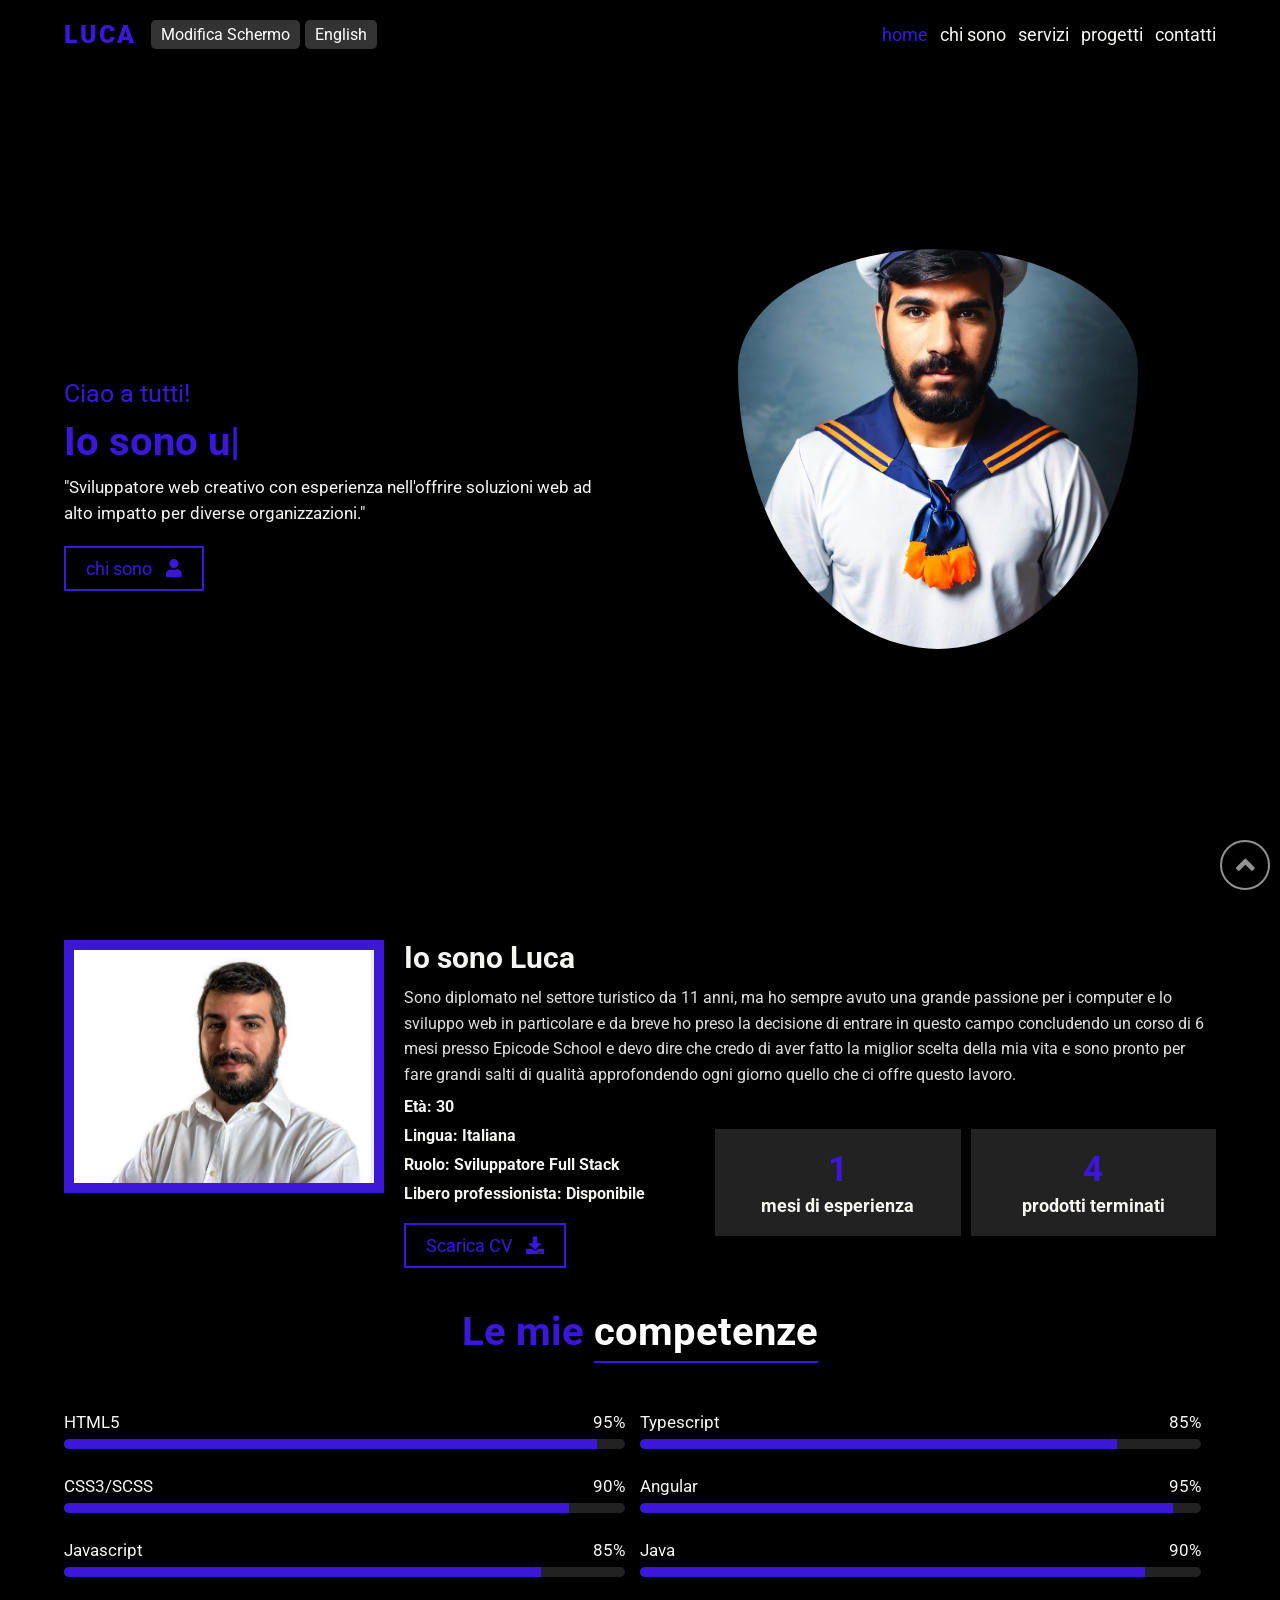
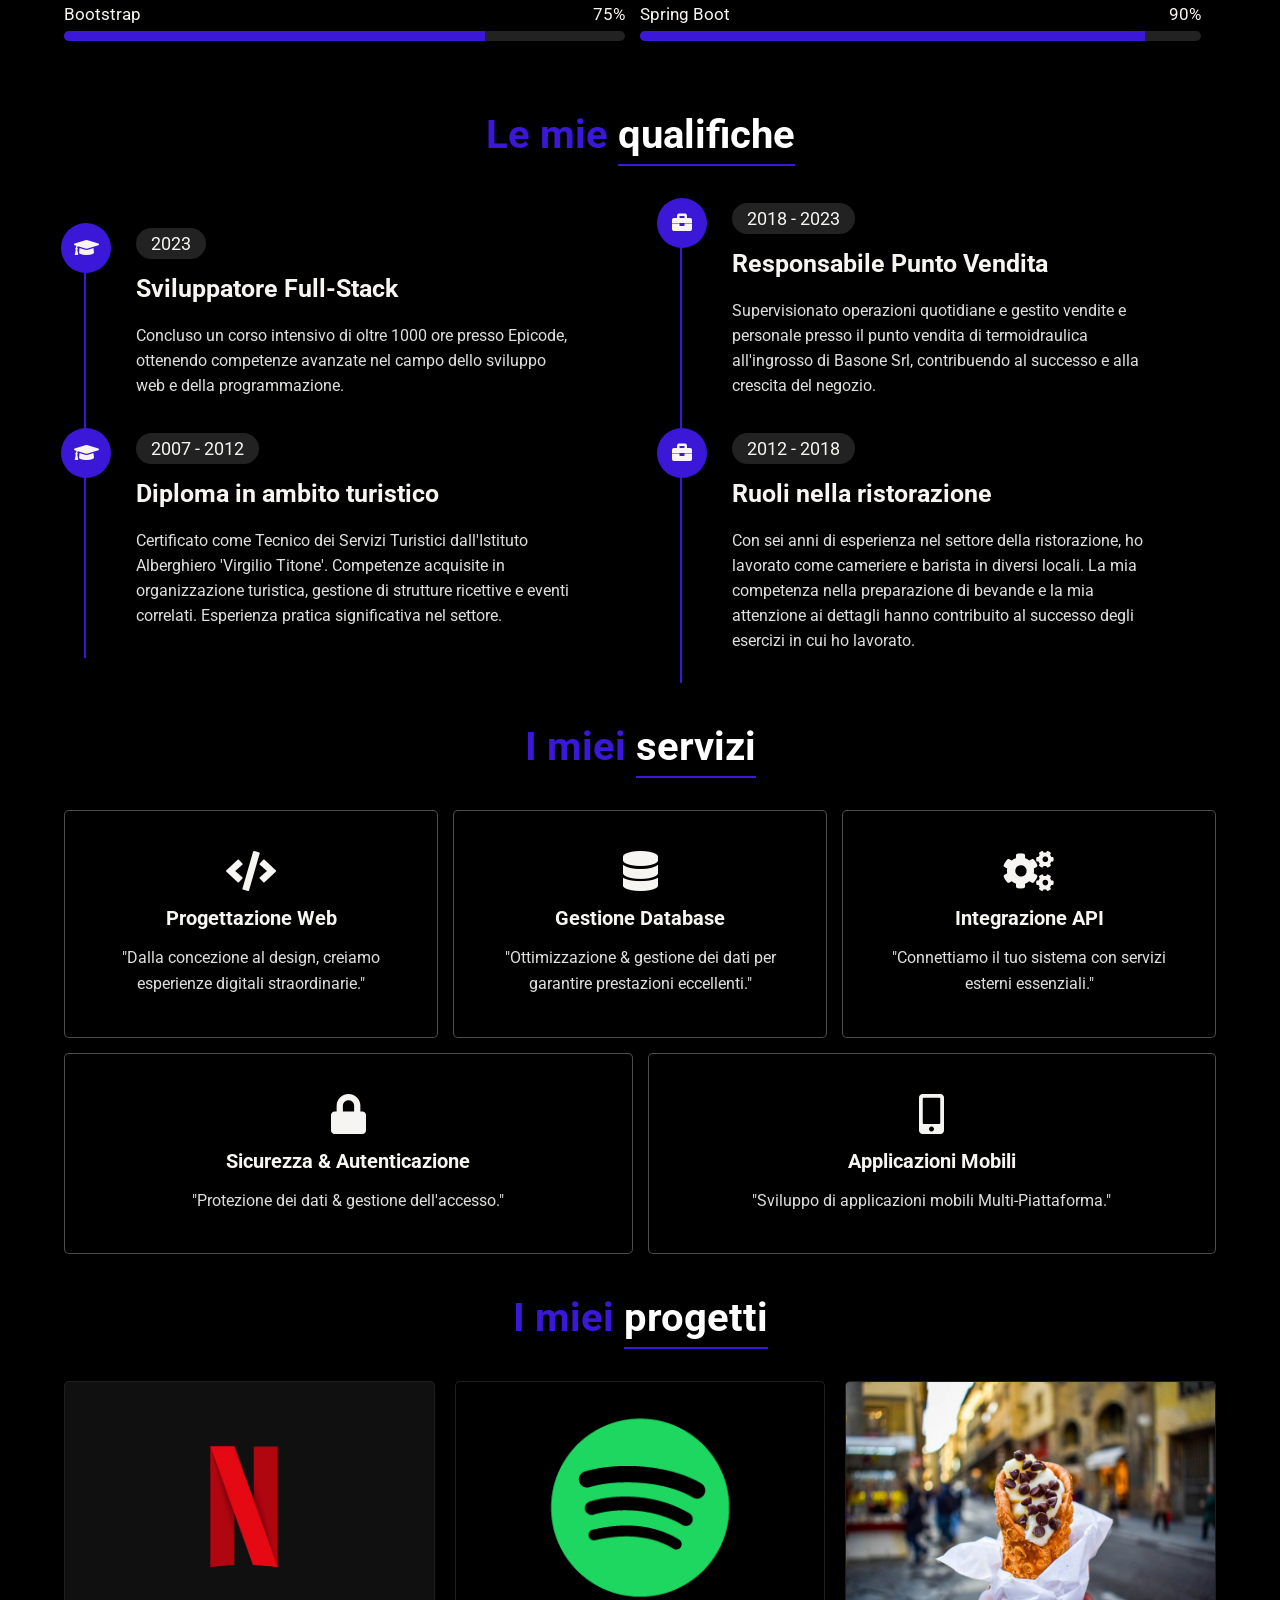
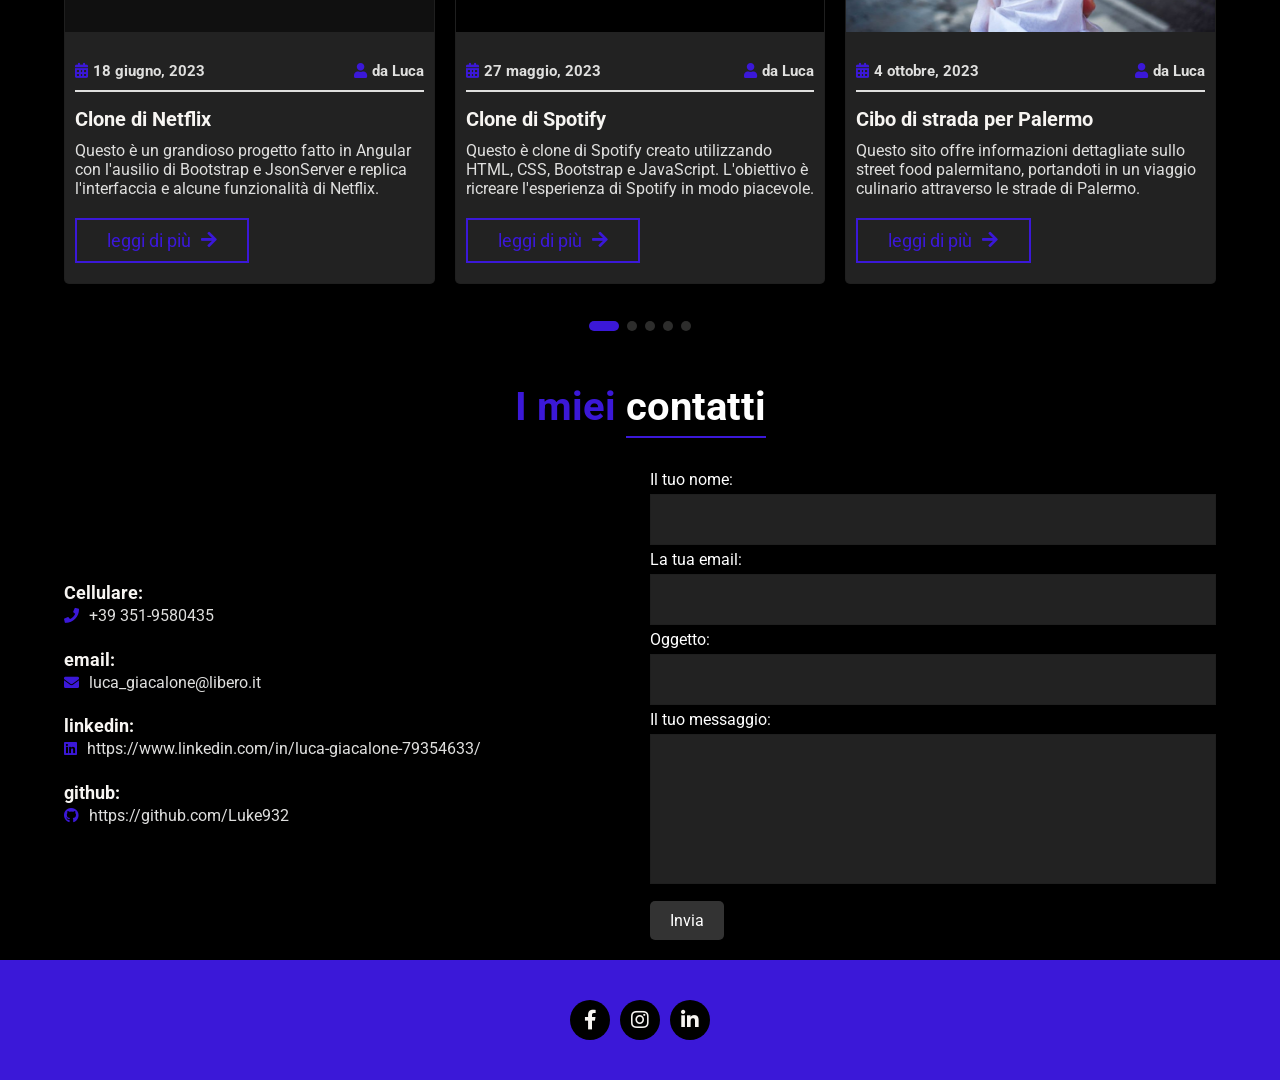
==== commit 82ddffe1: "update" ====
--- a/index.html
+++ b/index.html
@@ -187,7 +187,7 @@
 
                         <div class="box">
                             <h1 class="count" data-count="20">20+</h1>
-                            <h3 class="translatable">progetti completati</h3>
+                            <h3 class="translatable">prodotti terminati</h3>
                         </div>
                     </div>
 
@@ -273,7 +273,7 @@
                     <div class="content">
                         <span>2023</span>
                         <h3 class="translatable">Sviluppatore Full-Stack</h3>
-                        <p class="translatable">Certificato come Full-Stack Developer da Epicode, ho acquisito competenze sia nel front-end (HTML, CSS, JavaScript, TypeScript, Angular) che nel back-end (Java, Spring Boot, Spring Security, PostgreSQL). Esperienza nella gestione di progetti di sviluppo in team e nella collaborazione con altri sviluppatori.</p>
+                        <p class="translatable">Concluso un corso intensivo di oltre 1000 ore presso Epicode, ottenendo competenze avanzate nel campo dello sviluppo web e della programmazione.</p>
                     </div>
                 </div>
 
@@ -281,7 +281,7 @@
                     <i class="fas fa-graduation-cap"></i>
                     <div class="content">
                         <span>2007 - 2012</span>
-                        <h3 class="translatable">Diploma in "Tecnico dei servizi turistici"</h3>
+                        <h3 class="translatable">Diploma in ambito turistico</h3>
                         <p class="translatable">Certificato come Tecnico dei Servizi Turistici dall'Istituto Alberghiero 'Virgilio Titone'. Competenze acquisite in organizzazione turistica, gestione di strutture ricettive e eventi correlati. Esperienza pratica significativa nel settore.</p>
                     </div>
                 </div>
@@ -297,8 +297,7 @@
                     <div class="content">
                         <span>2018 - 2023</span>
                         <h3 class="translatable">Responsabile Punto Vendita</h3>
-                        <p class="translatable">Guidato da Basone Srl, ho supervisionato le operazioni quotidiane del punto vendita di termoidraulica all'ingrosso. Gestendo le vendite, coordinando il personale e garantendo un servizio clienti di alta qualità, ho contribuito al successo e alla crescita del negozio.
-                        </p>
+                        <p class="translatable">Supervisionato operazioni quotidiane e gestito vendite e personale presso il punto vendita di termoidraulica all'ingrosso di Basone Srl, contribuendo al successo e alla crescita del negozio.</p>
                     </div>
                 </div>
 
@@ -361,7 +360,7 @@
 
             <div class="service-item">
                 <i class="fas fa-mobile-alt"></i>
-                <h3 class="translatable">App Mobili</h3>
+                <h3 class="translatable">Applicazioni Mobili</h3>
                 <p class="translatable">"Sviluppo di applicazioni mobili Multi-Piattaforma."</p>
             </div>
 
@@ -644,7 +643,7 @@
                             <h5><i class="fas fa-user"></i><span class="translatable">da Luca</span></h5>
                         </div>
                         <a class="main-heading translatable" href="https://luke932.github.io/Clone-di-Medium/">Clone di Medium</a>
-                        <p class="translatable">Benvenuti nel progetto Medium Clone! Questo progetto è un clone semplificato del famoso sito di pubblicazione di contenuti Medium.
+                        <p class="translatable">Benvenuti nel grande progetto Medium Clone! Questo progetto è un clone semplificato del famoso sito di pubblicazione di contenuti Medium.
                         </p>
                         <div class="display btn netflix">
                             <a href="https://github.com/Luke932/Clone-di-Medium"
--- a/assets/css/main.css
+++ b/assets/css/main.css
@@ -1092,7 +1092,7 @@
 }
 
 .blog .netflix{
-    width: 30%;
+    width: 50%;
 }
 
 .blog .display{
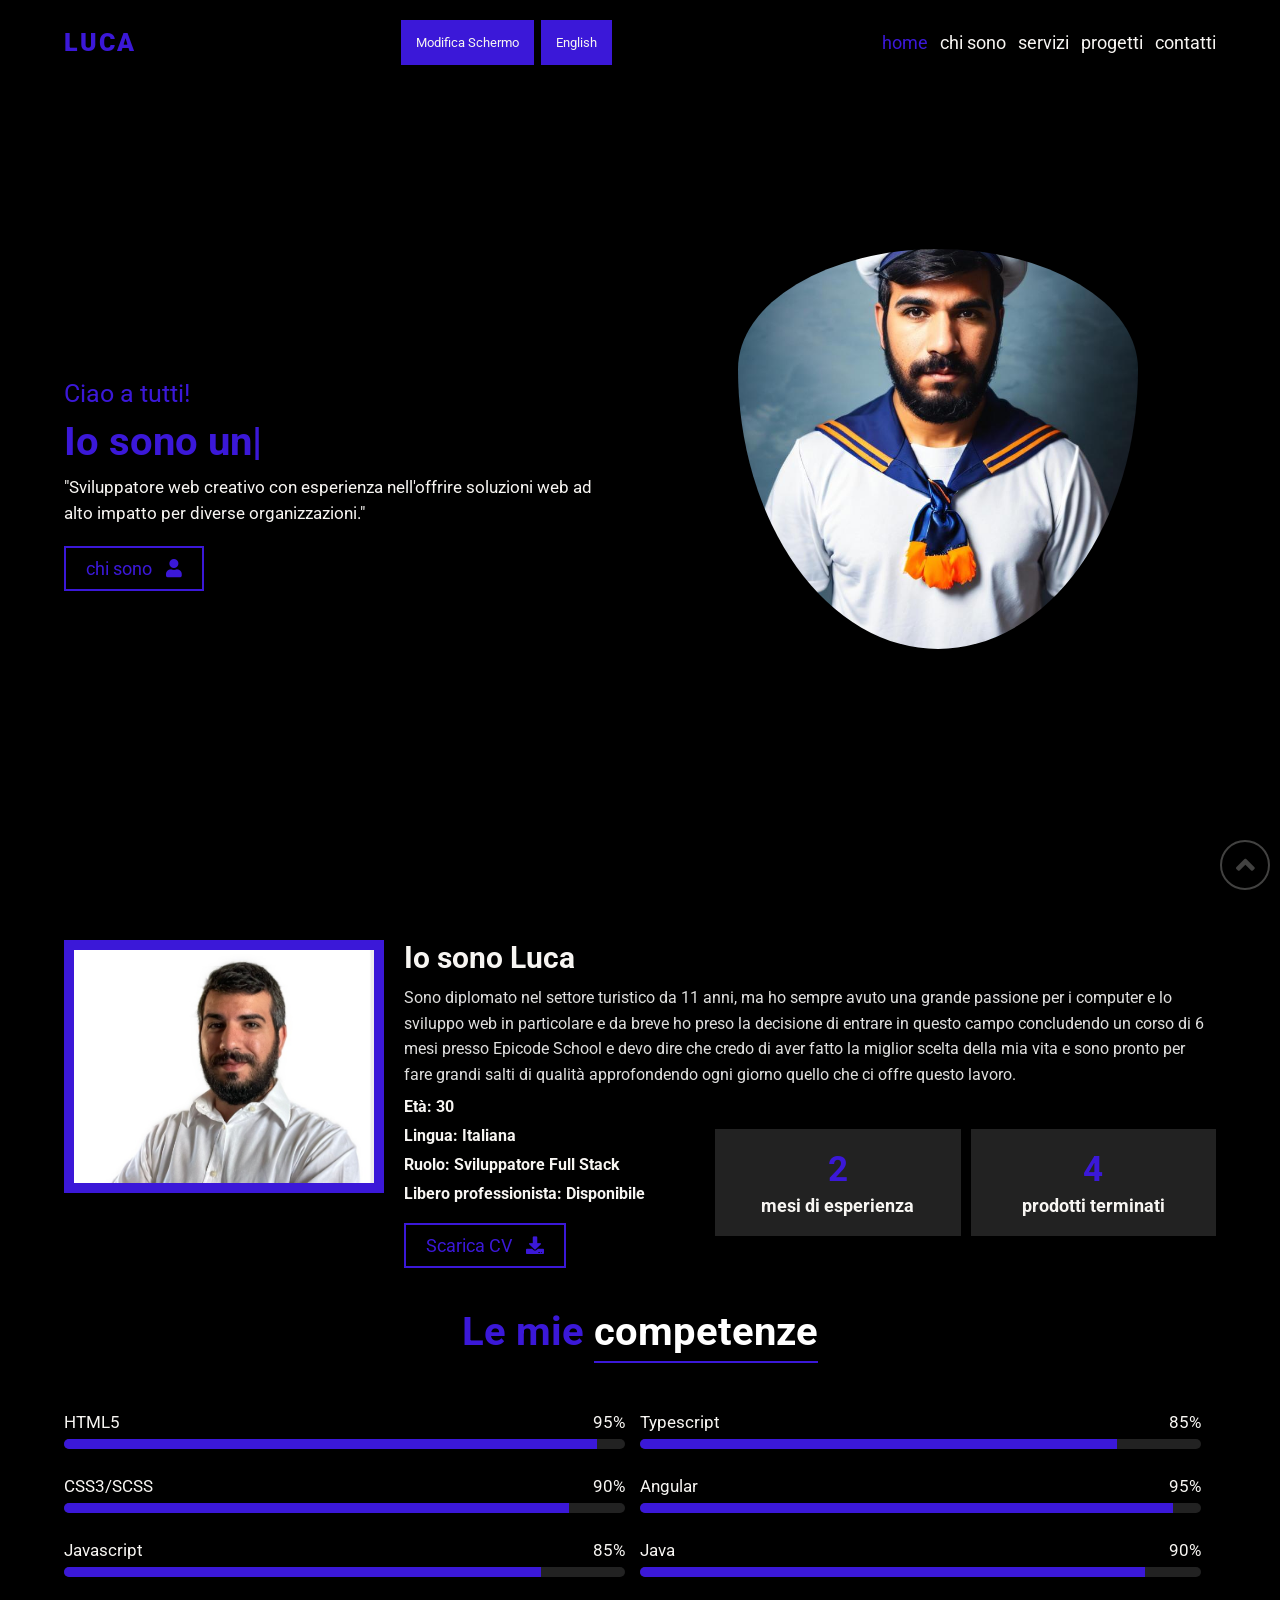
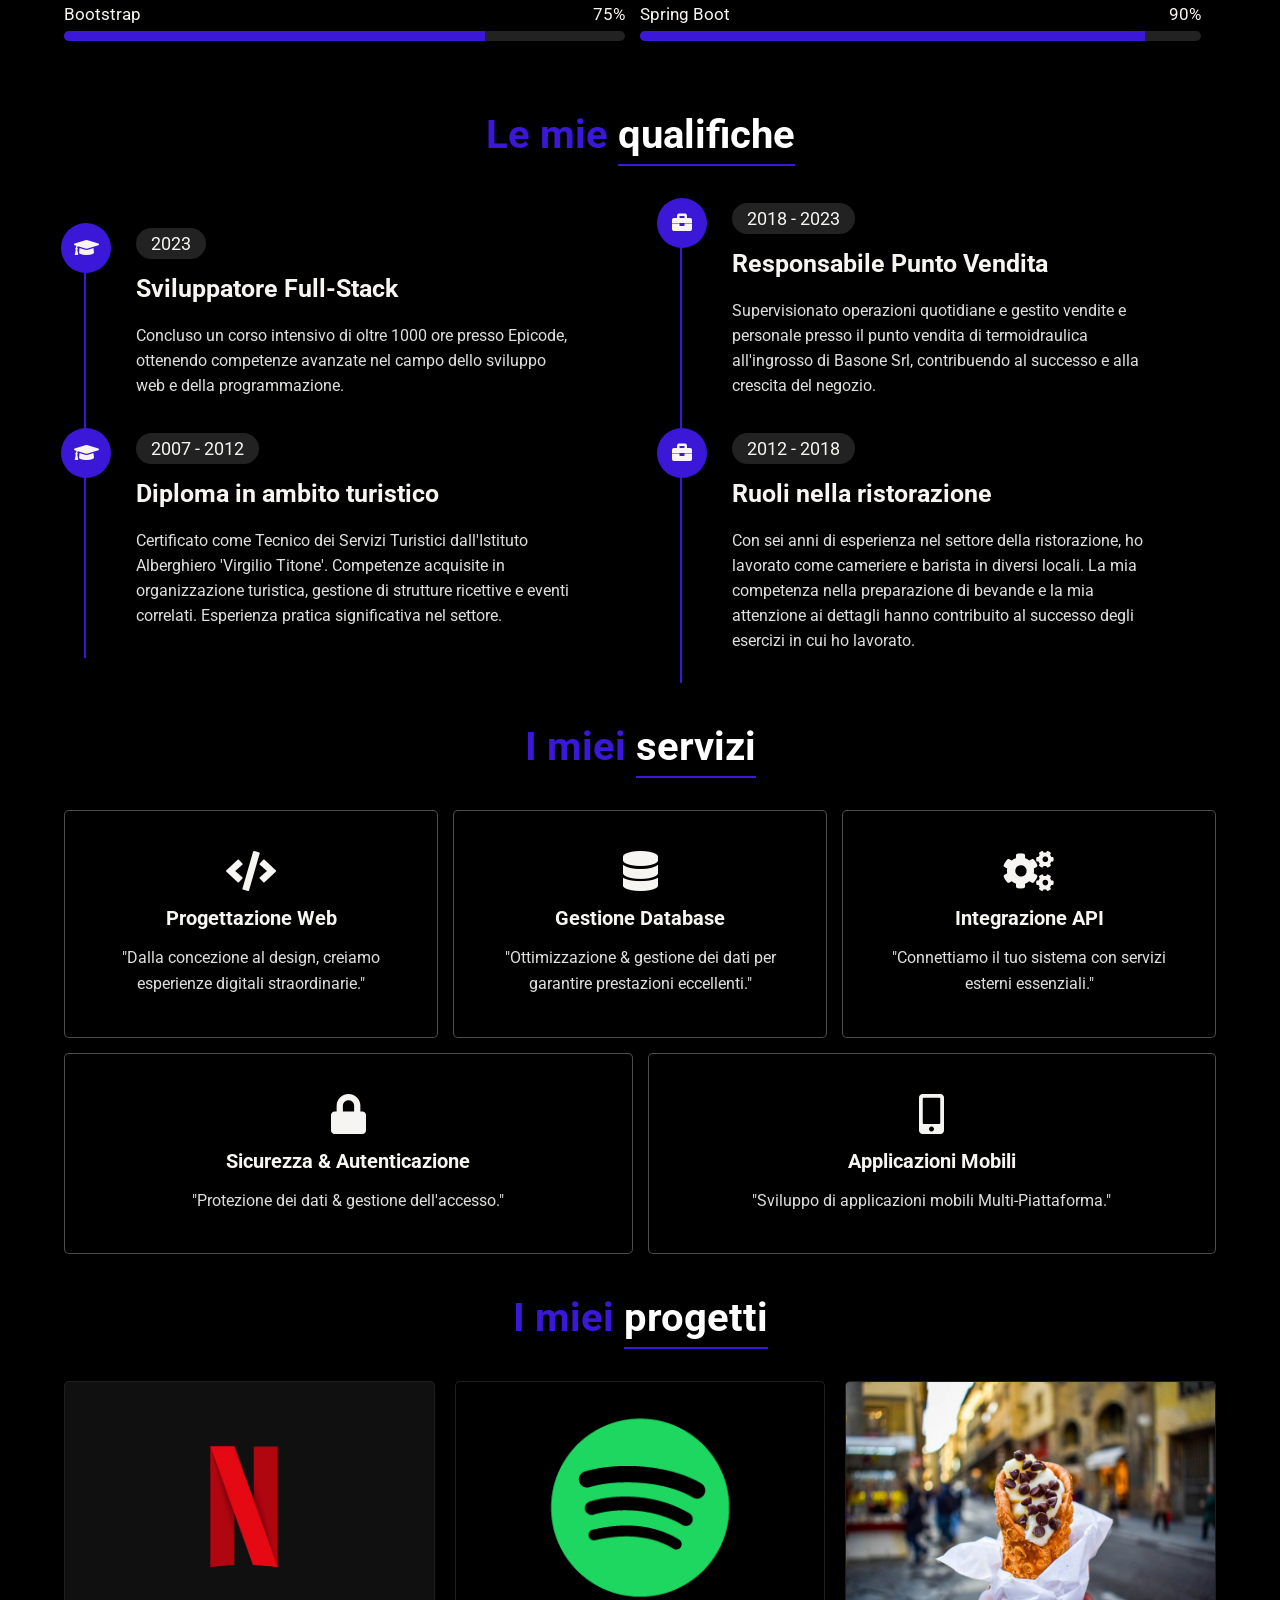
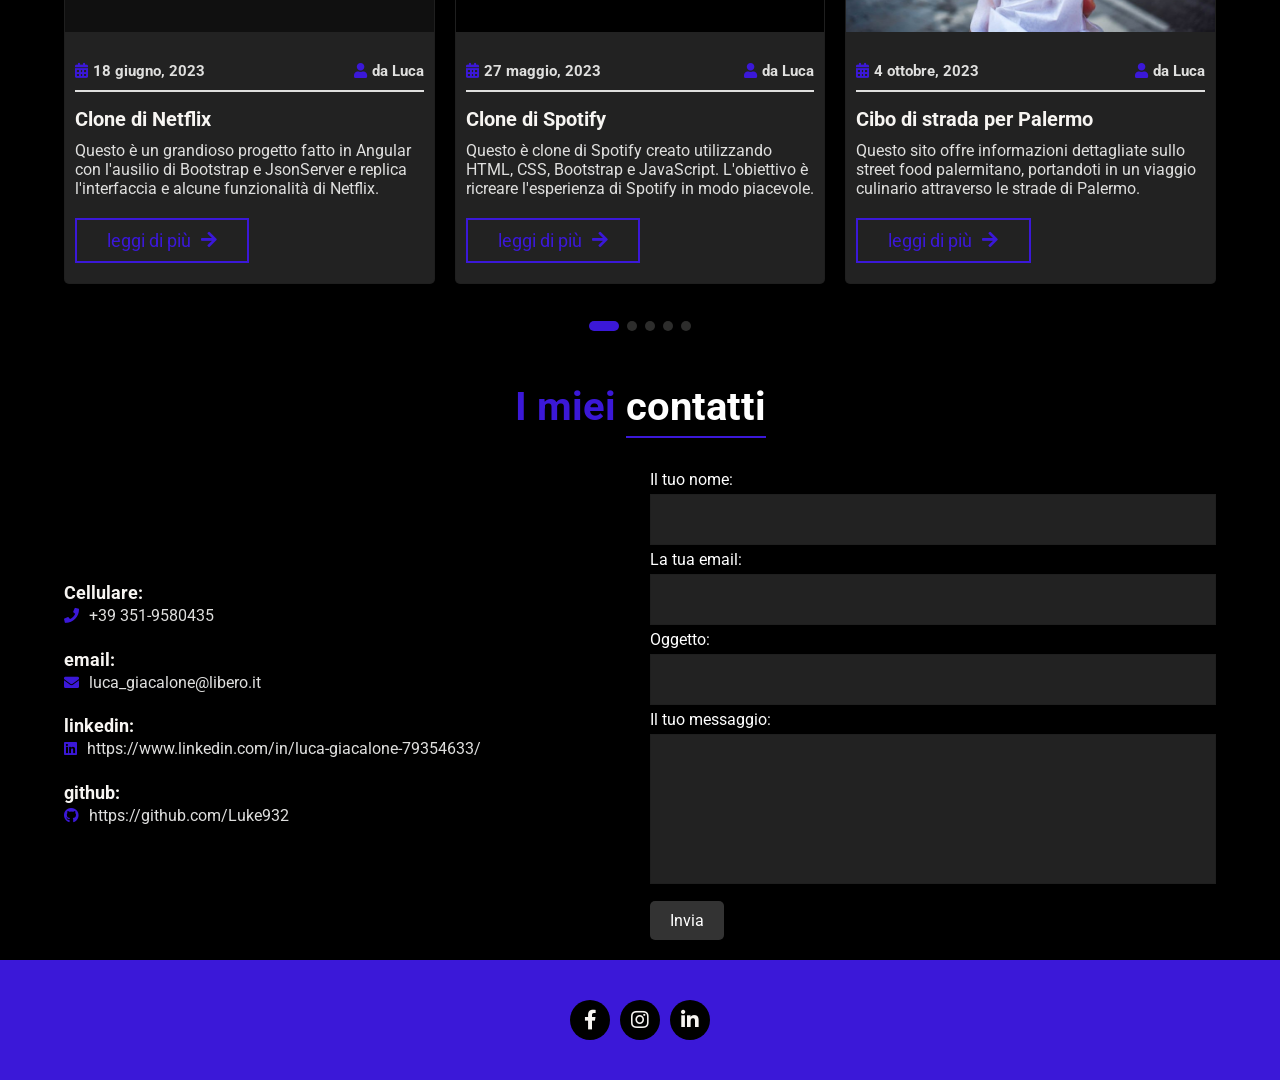
==== commit 548638cd: "update" ====
--- a/index.html
+++ b/index.html
@@ -25,51 +25,51 @@
 
     <style>
         .contact-form {
-          flex: 1 1 42rem;
-          margin: auto;
-          flex-direction: column;
+            flex: 1 1 42rem;
+            margin: auto;
+            flex-direction: column;
         }
-      
+
         .contact-form .box {
-          width: 100%;
-          text-transform: none;
-          color: #ccc;
-          font-size: 1.6rem;
-          border: 0.1rem solid rgba(0, 0, 0, 0.1);
-          padding: 1.5rem;
-          margin: 0.5rem 0;
-          background-color: #222;
-          outline: none;
+            width: 100%;
+            text-transform: none;
+            color: #ccc;
+            font-size: 1.6rem;
+            border: 0.1rem solid rgba(0, 0, 0, 0.1);
+            padding: 1.5rem;
+            margin: 0.5rem 0;
+            background-color: #222;
+            outline: none;
         }
 
-        .light-mode .contact-form{
+        .light-mode .contact-form {
             color: white !important;
         }
-      
+
         .contact-form .box:focus {
-          border-color: #fff;
+            border-color: #fff;
         }
-      
+
         .contact-form .box::placeholder {
-          color: #ccc;
+            color: #ccc;
         }
-      
+
         .contact-form textarea {
-          height: 15rem;
-          resize: none;
+            height: 15rem;
+            resize: none;
         }
-      
+
         .contact-form .btn {
-          margin-top: 1rem;
-          background-color: #333;
-          color: #fff;
-          border: none;
-          border-radius: 5px;
-          padding: 10px 20px;
-          cursor: pointer;
-          font-size: 16px;
+            margin-top: 1rem;
+            background-color: #333;
+            color: #fff;
+            border: none;
+            border-radius: 5px;
+            padding: 10px 20px;
+            cursor: pointer;
+            font-size: 16px;
         }
-      </style>
+    </style>
 
 </head>
 
@@ -90,12 +90,16 @@
         <!-- Logo -->
         <a class="logo" href="#home">
             <h2> Luca </h2>
+
+            <!-- <img src="assets/images/logo.png" alt="logo" /> -->
+        </a>
+        <div class="mood">
             <button id="toggle-mode" class="translatable" aria-label="Toggle Light Mode">Modifica Schermo</button>
             <button id="toggle-language" class="translatable">English</button>
-            <!-- <img src="assets/images/logo.png" alt="logo" /> -->
-        </a>
+        </div>
+       
         <!-- Logo End -->
-        
+
         <!-- Navbar -->
         <nav class="navbar">
             <a href="#home">home</a>
@@ -122,12 +126,13 @@
                 <div class="text">
                     <h2 class="translatable">Ciao a tutti!</h1>
                         <h1><span class="typing-text"></span></h1>
-                        <p class="translatable">"Sviluppatore web creativo con esperienza nell'offrire soluzioni web ad alto impatto per
+                        <p class="translatable">"Sviluppatore web creativo con esperienza nell'offrire soluzioni web ad
+                            alto impatto per
                             diverse organizzazioni."</p>
-                            <div class="chisono btn">
-                                <a href="#" class="translatable">chi sono</a>
-                                <i class="fas fa-user"></i>
-                            </div>
+                        <div class="chisono btn">
+                            <a href="#" class="translatable">chi sono</a>
+                            <i class="fas fa-user"></i>
+                        </div>
                 </div>
             </div>
 
@@ -155,7 +160,11 @@
             <div class="content">
 
                 <h2 class="translatable">Io sono Luca</h2>
-                <p class="translatable">Sono diplomato nel settore turistico da 11 anni, ma ho sempre avuto una grande passione per i computer e lo sviluppo web in particolare e da breve ho preso la decisione di entrare in questo campo concludendo un corso di 6 mesi presso Epicode School e devo dire che credo di aver fatto la miglior scelta della mia vita e sono pronto per fare grandi salti di qualità approfondendo ogni giorno quello che ci offre questo lavoro.</p>
+                <p class="translatable">Sono diplomato nel settore turistico da 11 anni, ma ho sempre avuto una grande
+                    passione per i computer e lo sviluppo web in particolare e da breve ho preso la decisione di entrare
+                    in questo campo concludendo un corso di 6 mesi presso Epicode School e devo dire che credo di aver
+                    fatto la miglior scelta della mia vita e sono pronto per fare grandi salti di qualità approfondendo
+                    ogni giorno quello che ci offre questo lavoro.</p>
                 <div class="about-info">
 
                     <div class="info">
@@ -175,7 +184,8 @@
                             <h4 class="translatable">Libero professionista:&nbsp;</h4>
                             <h4 class="translatable">Disponibile</h4>
                         </div>
-                        <a href="assets/pdf/Full-Stack Web Development.pdf.pdf" class="btn translatable">Scarica CV <i class="fas fa-download"></i></a>
+                        <a href="assets/pdf/Full-Stack Web Development.pdf.pdf" class="btn translatable">Scarica CV <i
+                                class="fas fa-download"></i></a>
                     </div>
 
                     <div class="counting">
@@ -273,7 +283,8 @@
                     <div class="content">
                         <span>2023</span>
                         <h3 class="translatable">Sviluppatore Full-Stack</h3>
-                        <p class="translatable">Concluso un corso intensivo di oltre 1000 ore presso Epicode, ottenendo competenze avanzate nel campo dello sviluppo web e della programmazione.</p>
+                        <p class="translatable">Concluso un corso intensivo di oltre 1000 ore presso Epicode, ottenendo
+                            competenze avanzate nel campo dello sviluppo web e della programmazione.</p>
                     </div>
                 </div>
 
@@ -282,7 +293,9 @@
                     <div class="content">
                         <span>2007 - 2012</span>
                         <h3 class="translatable">Diploma in ambito turistico</h3>
-                        <p class="translatable">Certificato come Tecnico dei Servizi Turistici dall'Istituto Alberghiero 'Virgilio Titone'. Competenze acquisite in organizzazione turistica, gestione di strutture ricettive e eventi correlati. Esperienza pratica significativa nel settore.</p>
+                        <p class="translatable">Certificato come Tecnico dei Servizi Turistici dall'Istituto Alberghiero
+                            'Virgilio Titone'. Competenze acquisite in organizzazione turistica, gestione di strutture
+                            ricettive e eventi correlati. Esperienza pratica significativa nel settore.</p>
                     </div>
                 </div>
 
@@ -297,7 +310,9 @@
                     <div class="content">
                         <span>2018 - 2023</span>
                         <h3 class="translatable">Responsabile Punto Vendita</h3>
-                        <p class="translatable">Supervisionato operazioni quotidiane e gestito vendite e personale presso il punto vendita di termoidraulica all'ingrosso di Basone Srl, contribuendo al successo e alla crescita del negozio.</p>
+                        <p class="translatable">Supervisionato operazioni quotidiane e gestito vendite e personale
+                            presso il punto vendita di termoidraulica all'ingrosso di Basone Srl, contribuendo al
+                            successo e alla crescita del negozio.</p>
                     </div>
                 </div>
 
@@ -306,7 +321,10 @@
                     <div class="content">
                         <span>2012 - 2018</span>
                         <h3 class="translatable">Ruoli nella ristorazione</h3>
-                        <p class="translatable">Con sei anni di esperienza nel settore della ristorazione, ho lavorato come cameriere e barista in diversi locali. La mia competenza nella preparazione di bevande e la mia attenzione ai dettagli hanno contribuito al successo degli esercizi in cui ho lavorato.</p>
+                        <p class="translatable">Con sei anni di esperienza nel settore della ristorazione, ho lavorato
+                            come cameriere e barista in diversi locali. La mia competenza nella preparazione di bevande
+                            e la mia attenzione ai dettagli hanno contribuito al successo degli esercizi in cui ho
+                            lavorato.</p>
                     </div>
                 </div>
 
@@ -559,15 +577,17 @@
                     </div>
                     <div class="content">
                         <div class="intro">
-                            <h5><i class="fas fa-calendar-alt"></i><span class="translatable">18 giugno, 2023</span></h5>
+                            <h5><i class="fas fa-calendar-alt"></i><span class="translatable">18 giugno, 2023</span>
+                            </h5>
                             <h5><i class="fas fa-user"></i><span class="translatable">da Luca</span></h5>
                         </div>
                         <a class="main-heading translatable" href="#">Clone di Netflix</a>
-                        <p class="translatable">Questo è un grandioso progetto fatto in Angular con l'ausilio di Bootstrap e JsonServer e replica l'interfaccia e alcune funzionalità di Netflix.
+                        <p class="translatable">Questo è un grandioso progetto fatto in Angular con l'ausilio di
+                            Bootstrap e JsonServer e replica l'interfaccia e alcune funzionalità di Netflix.
                         </p>
                         <div class="display btn netflix">
                             <a href="https://github.com/Luke932/CORSO-EPICODE/tree/main/Corso_FRONT-END/ProgettiSettimanali/Mese.N.03/ProgettoSettimanaleN.03/project"
-                            class="translatable">leggi di più</a>
+                                class="translatable">leggi di più</a>
                             <i class="fas fa-arrow-right"></i>
                         </div>
                     </div>
@@ -579,15 +599,17 @@
                     </div>
                     <div class="content">
                         <div class="intro">
-                            <h5><i class="fas fa-calendar-alt"></i><span class="translatable">27 maggio, 2023</span></h5>
+                            <h5><i class="fas fa-calendar-alt"></i><span class="translatable">27 maggio, 2023</span>
+                            </h5>
                             <h5><i class="fas fa-user"></i><span class="translatable">da Luca</span></h5>
                         </div>
-                        <a class="main-heading translatable" href="https://luke932.github.io/Spotify-Clone/">Clone di Spotify</a>
-                        <p class="translatable">Questo è clone di Spotify creato utilizzando HTML, CSS, Bootstrap e JavaScript. L'obiettivo è ricreare l'esperienza di Spotify in modo piacevole.
+                        <a class="main-heading translatable" href="https://luke932.github.io/Spotify-Clone/">Clone di
+                            Spotify</a>
+                        <p class="translatable">Questo è clone di Spotify creato utilizzando HTML, CSS, Bootstrap e
+                            JavaScript. L'obiettivo è ricreare l'esperienza di Spotify in modo piacevole.
                         </p>
                         <div class="display btn netflix">
-                            <a href="https://github.com/Luke932/Spotify-Clone"
-                            class="translatable">leggi di più</a>
+                            <a href="https://github.com/Luke932/Spotify-Clone" class="translatable">leggi di più</a>
                             <i class="fas fa-arrow-right"></i>
                         </div>
                     </div>
@@ -599,15 +621,16 @@
                     </div>
                     <div class="content">
                         <div class="intro">
-                            <h5><i class="fas fa-calendar-alt"></i><span class="translatable">4 ottobre, 2023</span></h5>
+                            <h5><i class="fas fa-calendar-alt"></i><span class="translatable">4 ottobre, 2023</span>
+                            </h5>
                             <h5><i class="fas fa-user"></i><span class="translatable">da Luca</span></h5>
                         </div>
                         <a class="main-heading translatable" href="#">Cibo di strada per Palermo</a>
-                        <p class="translatable">Questo sito offre informazioni dettagliate sullo street food palermitano, portandoti in un viaggio culinario attraverso le strade di Palermo.
+                        <p class="translatable">Questo sito offre informazioni dettagliate sullo street food
+                            palermitano, portandoti in un viaggio culinario attraverso le strade di Palermo.
                         </p>
                         <div class="display btn netflix">
-                            <a href="https://github.com/Luke932/Capstone-Project"
-                            class="translatable">leggi di più</a>
+                            <a href="https://github.com/Luke932/Capstone-Project" class="translatable">leggi di più</a>
                             <i class="fas fa-arrow-right"></i>
                         </div>
                     </div>
@@ -619,15 +642,17 @@
                     </div>
                     <div class="content">
                         <div class="intro">
-                            <h5><i class="fas fa-calendar-alt"></i><span class="translatable">12 maggio, 2023</span></h5>
+                            <h5><i class="fas fa-calendar-alt"></i><span class="translatable">12 maggio, 2023</span>
+                            </h5>
                             <h5><i class="fas fa-user"></i><span class="translatable">da Luca</span></h5>
                         </div>
-                        <a class="main-heading translatable" href="https://luke932.github.io/Web-Students/">Studenti nel Web</a>
-                        <p class="translatable">Benvenuti nel progetto Web Students! Questa è una pagina statica che fornisce informazioni sugli studenti e i corsi relativi alle diverse tecnologie.
+                        <a class="main-heading translatable" href="https://luke932.github.io/Web-Students/">Studenti nel
+                            Web</a>
+                        <p class="translatable">Benvenuti nel progetto Web Students! Questa è una pagina statica che
+                            fornisce informazioni sugli studenti e i corsi relativi alle diverse tecnologie.
                         </p>
                         <div class="display btn netflix">
-                            <a href="https://github.com/Luke932/Web-Students"
-                            class="translatable">leggi di più</a>
+                            <a href="https://github.com/Luke932/Web-Students" class="translatable">leggi di più</a>
                             <i class="fas fa-arrow-right"></i>
                         </div>
                     </div>
@@ -639,15 +664,17 @@
                     </div>
                     <div class="content">
                         <div class="intro">
-                            <h5><i class="fas fa-calendar-alt"></i><span class="translatable">12 maggio, 2023</span></h5>
+                            <h5><i class="fas fa-calendar-alt"></i><span class="translatable">12 maggio, 2023</span>
+                            </h5>
                             <h5><i class="fas fa-user"></i><span class="translatable">da Luca</span></h5>
                         </div>
-                        <a class="main-heading translatable" href="https://luke932.github.io/Clone-di-Medium/">Clone di Medium</a>
-                        <p class="translatable">Benvenuti nel grande progetto Medium Clone! Questo progetto è un clone semplificato del famoso sito di pubblicazione di contenuti Medium.
+                        <a class="main-heading translatable" href="https://luke932.github.io/Clone-di-Medium/">Clone di
+                            Medium</a>
+                        <p class="translatable">Benvenuti nel grande progetto Medium Clone! Questo progetto è un clone
+                            semplificato del famoso sito di pubblicazione di contenuti Medium.
                         </p>
                         <div class="display btn netflix">
-                            <a href="https://github.com/Luke932/Clone-di-Medium"
-                            class="translatable">leggi di più</a>
+                            <a href="https://github.com/Luke932/Clone-di-Medium" class="translatable">leggi di più</a>
                             <i class="fas fa-arrow-right"></i>
                         </div>
                     </div>
@@ -723,18 +750,18 @@
             <form class="contact-form" action="https://formspree.io/f/mnqkwwnb" method="POST">
                 <label class="translatable" for="nome">Il tuo nome:</label>
                 <input class="box" type="text" name="nome" id="nome">
-              
+
                 <label for="email" class="translatable">La tua email:</label>
                 <input class="box" type="email" name="email" id="email">
-              
+
                 <label for="oggetto" class="translatable">Oggetto:</label>
                 <input class="box" type="text" name="oggetto" id="oggetto">
-              
+
                 <label for="messaggio" class="translatable">Il tuo messaggio:</label>
                 <textarea class="box" name="messaggio" id="messaggio"></textarea>
-              
+
                 <button class="btn translatable" type="submit">Invia</button>
-              </form>
+            </form>
         </div>
 
     </section>
@@ -780,7 +807,7 @@
 
     <!-- Typed Script -->
     <script>
-     
+
     </script>
 
     <!-- Contact-Form Script -->
--- a/assets/css/main.css
+++ b/assets/css/main.css
@@ -312,6 +312,14 @@
     min-height: 100vh;
 }
 
+.mood button{
+    padding: 1.5rem;
+    cursor: pointer;
+    background-color: var(--purple);
+    color: var(--white);
+    margin-right: 0.5rem;;
+}
+
 .home .box-container{
     min-height: 100vh;
     display: -webkit-box;
